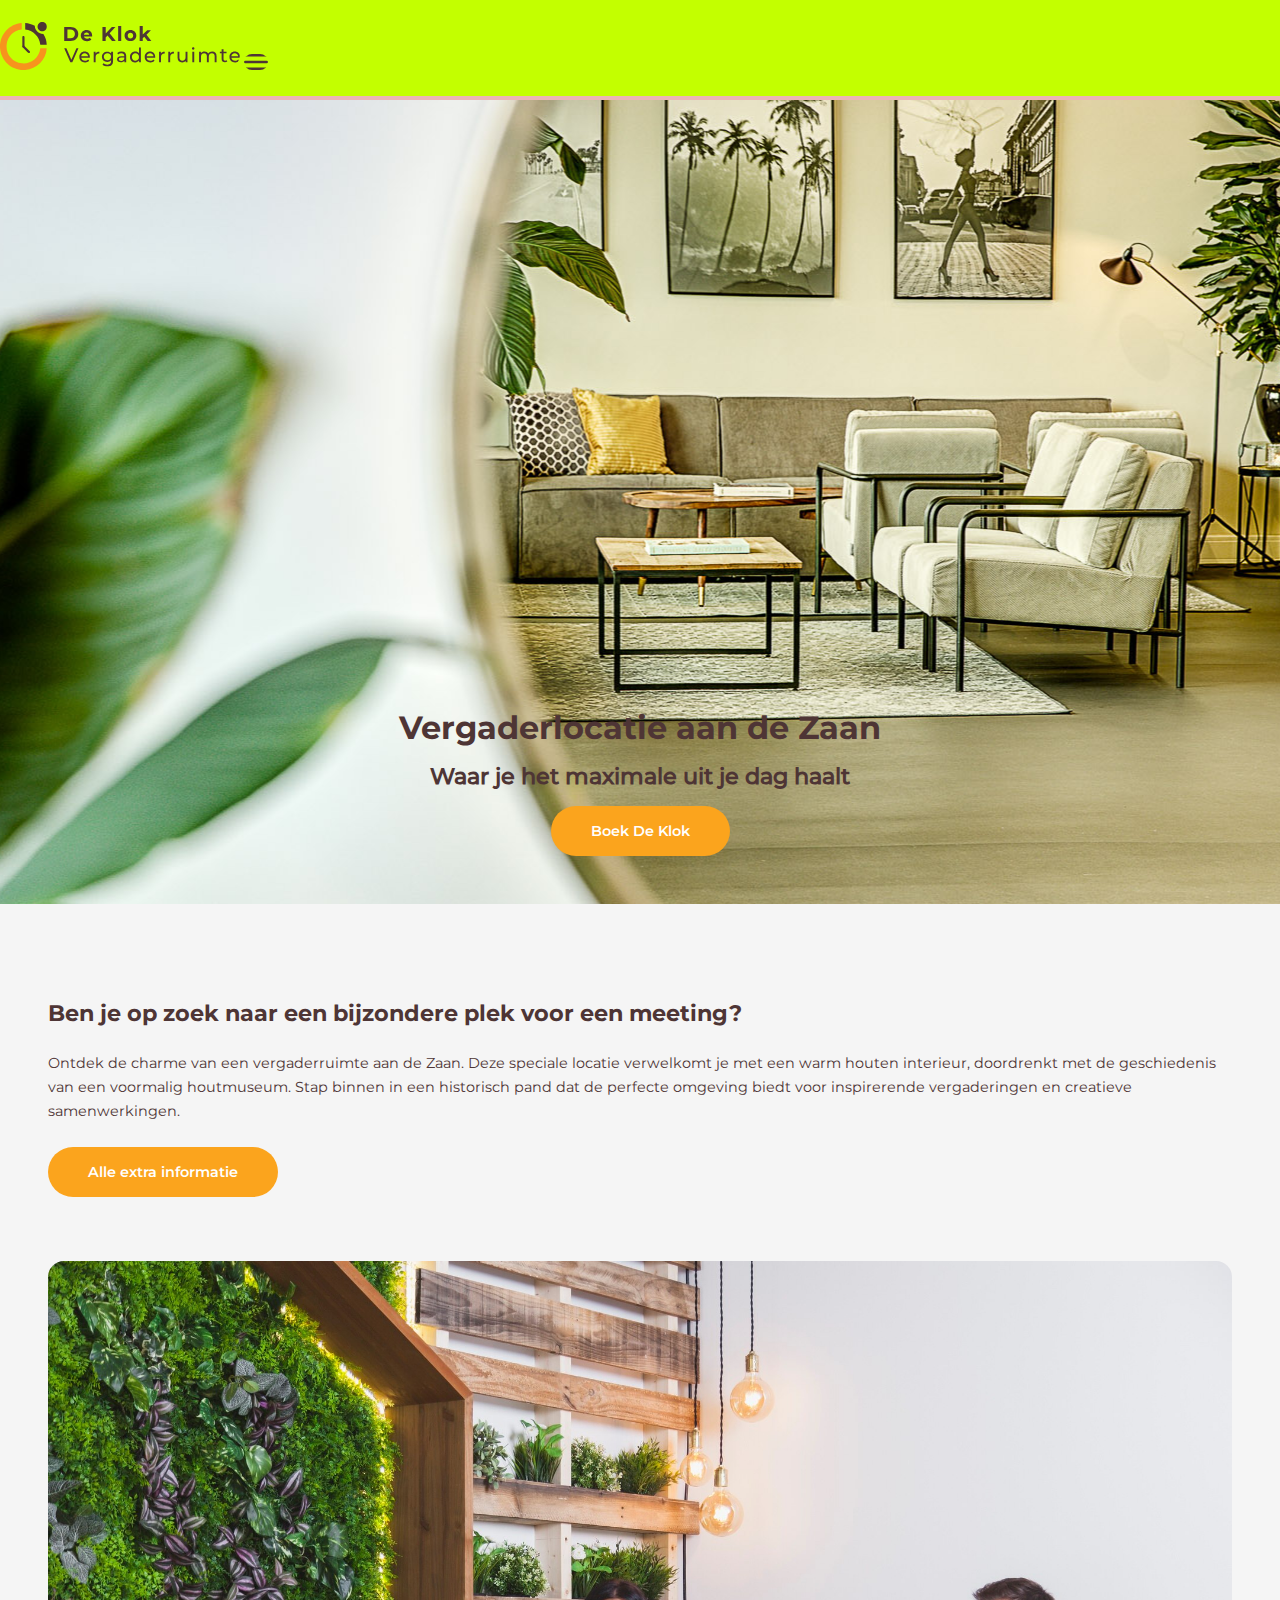
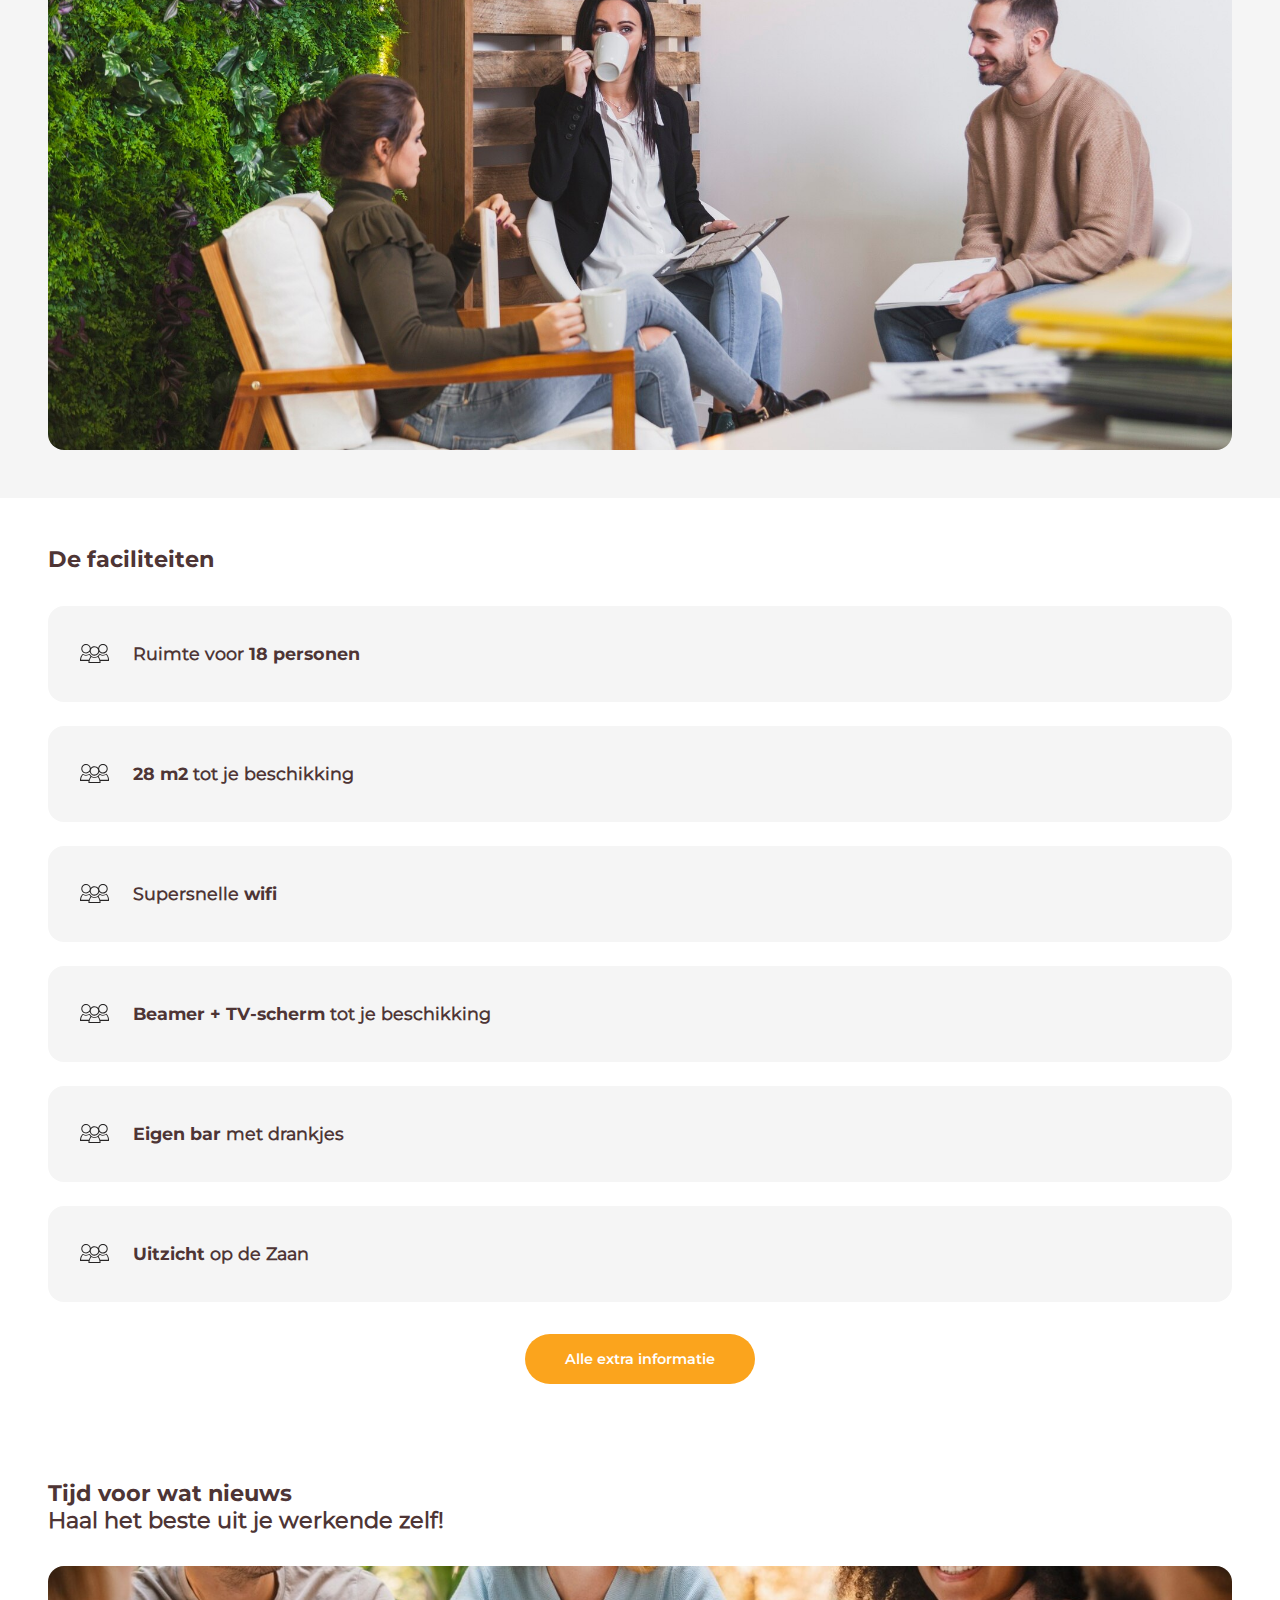
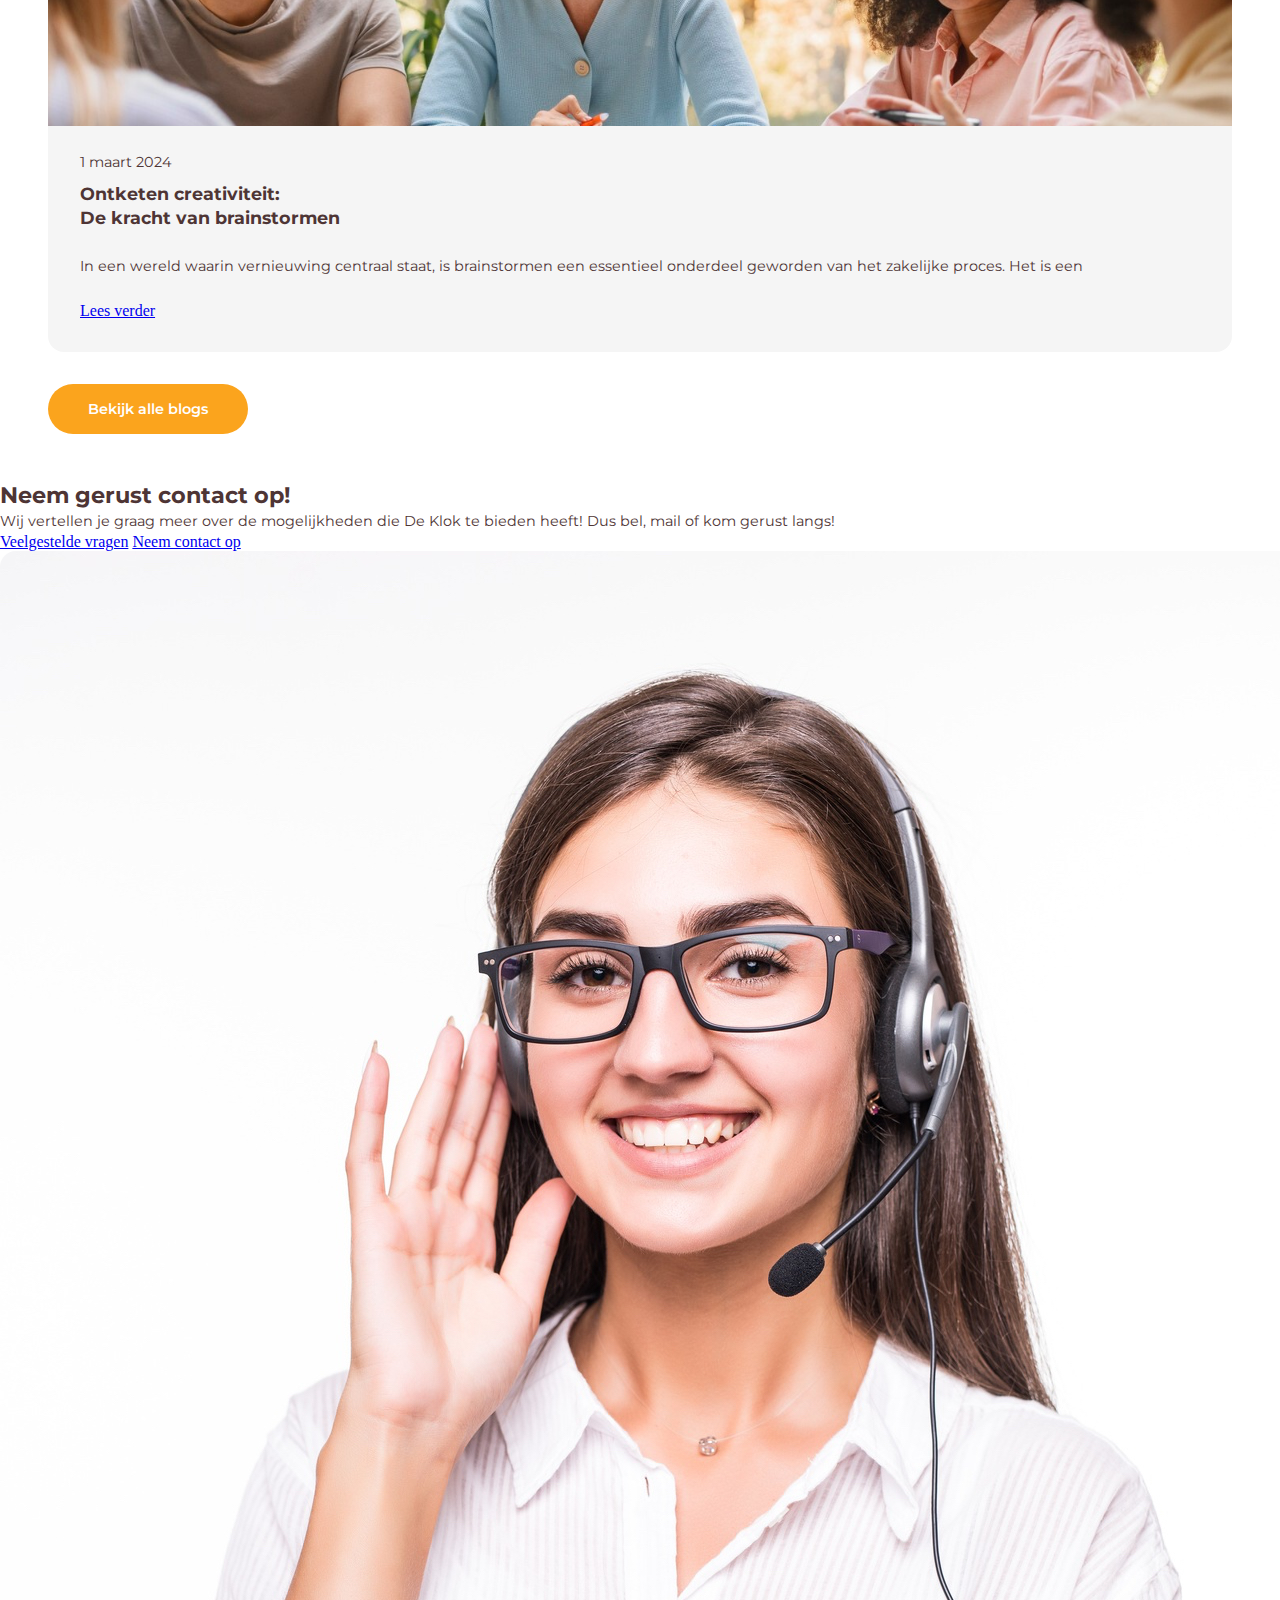
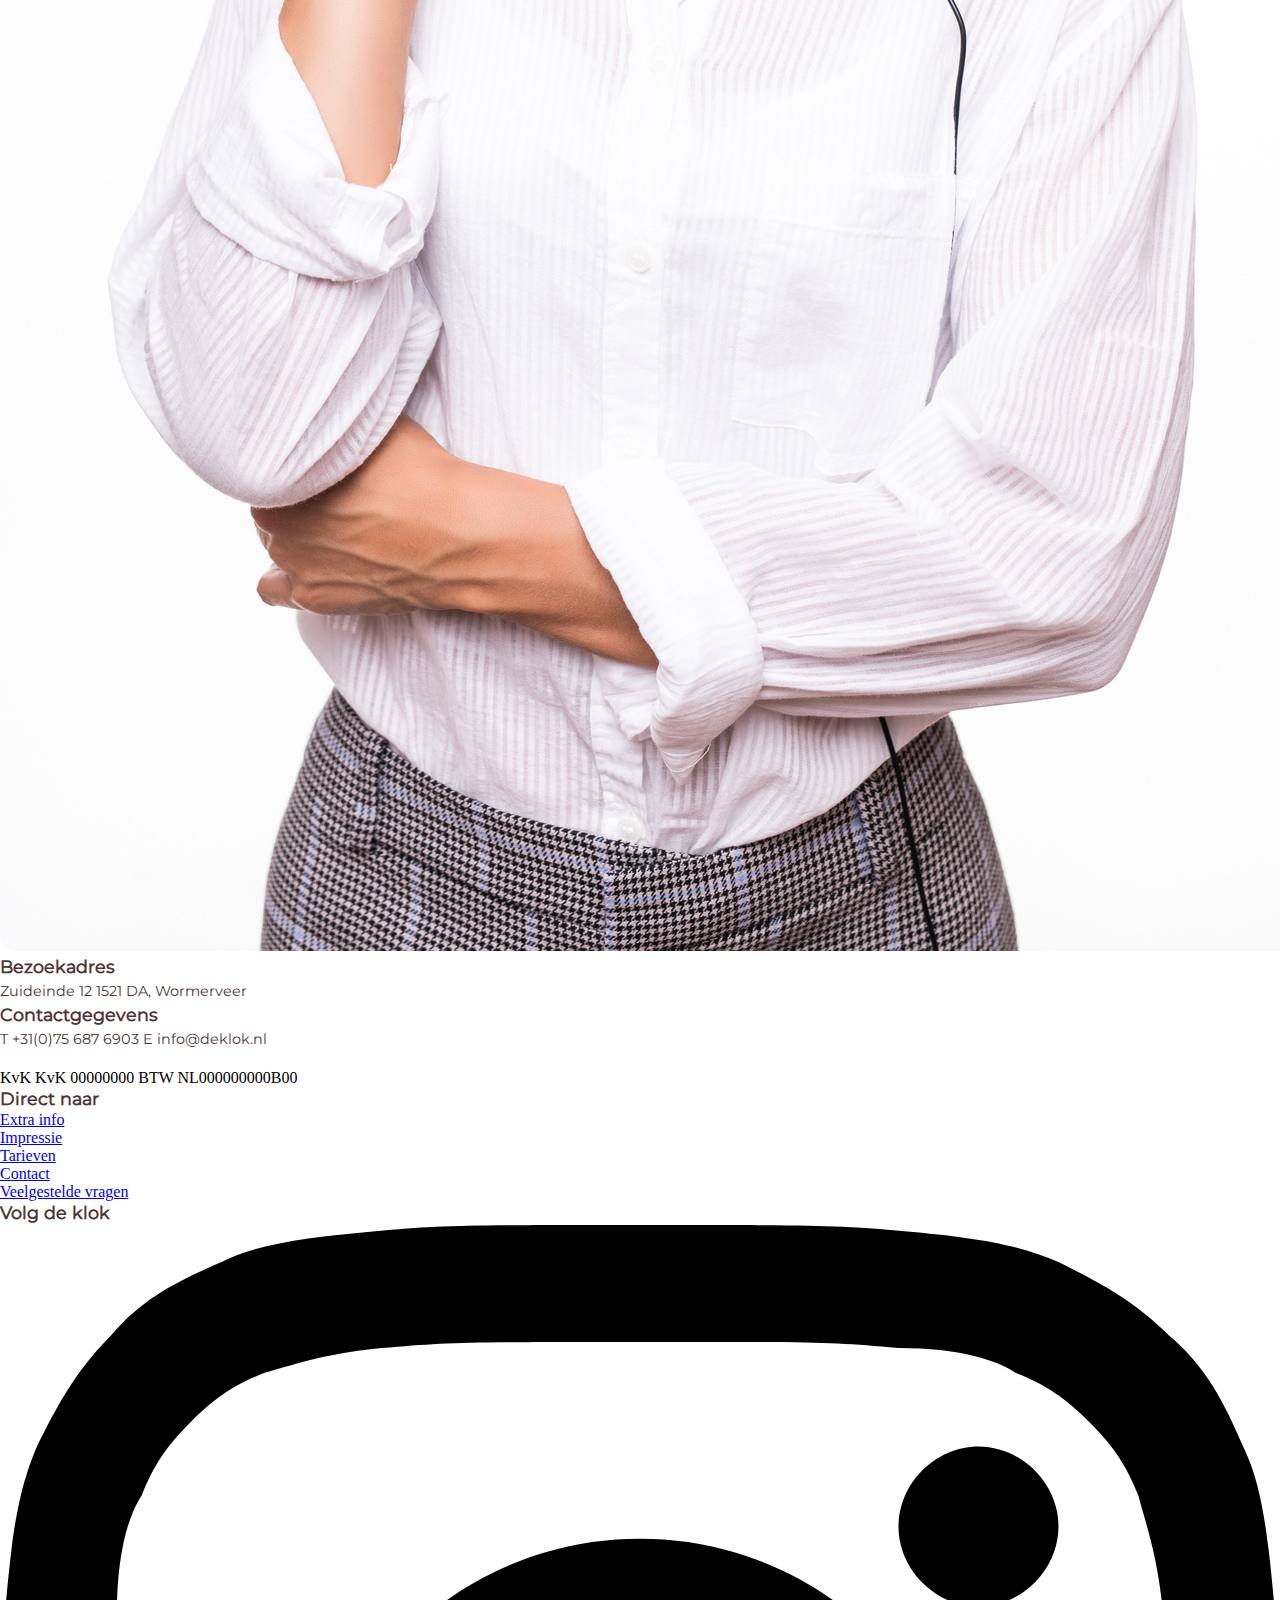
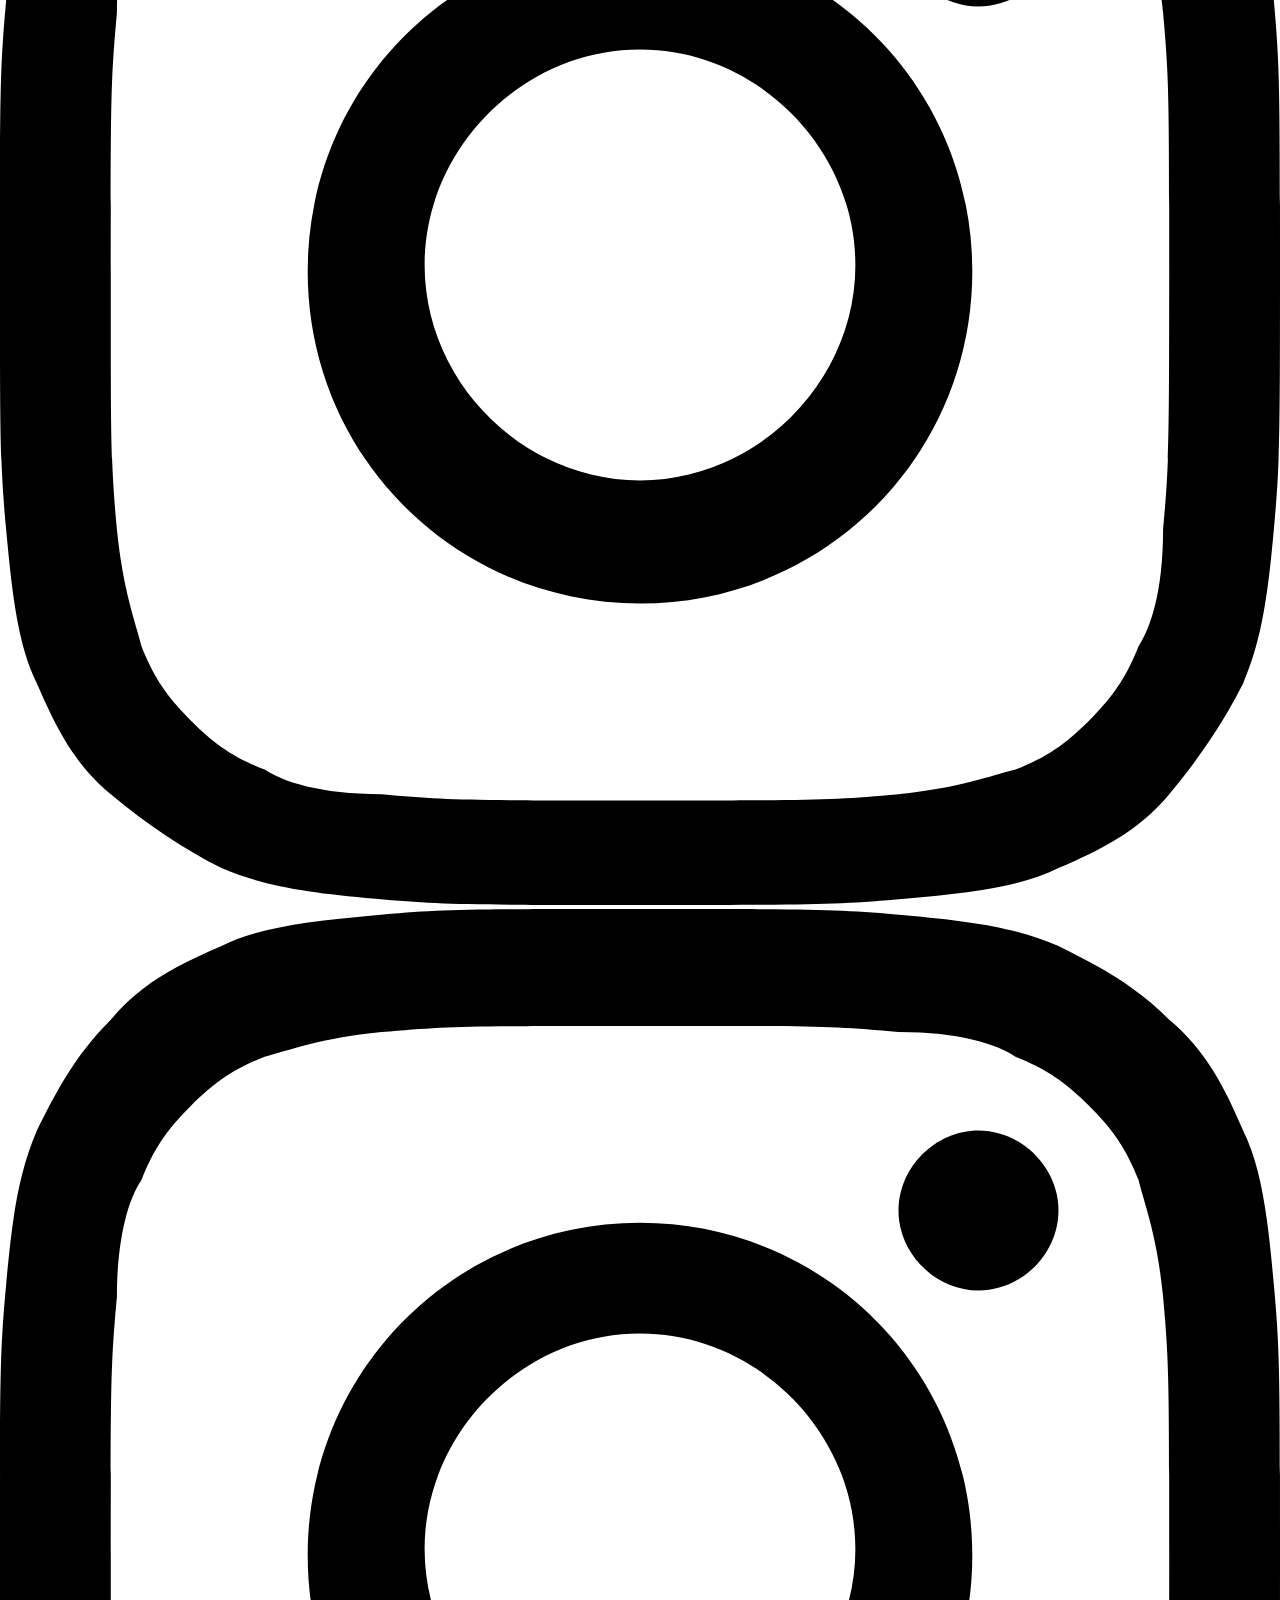
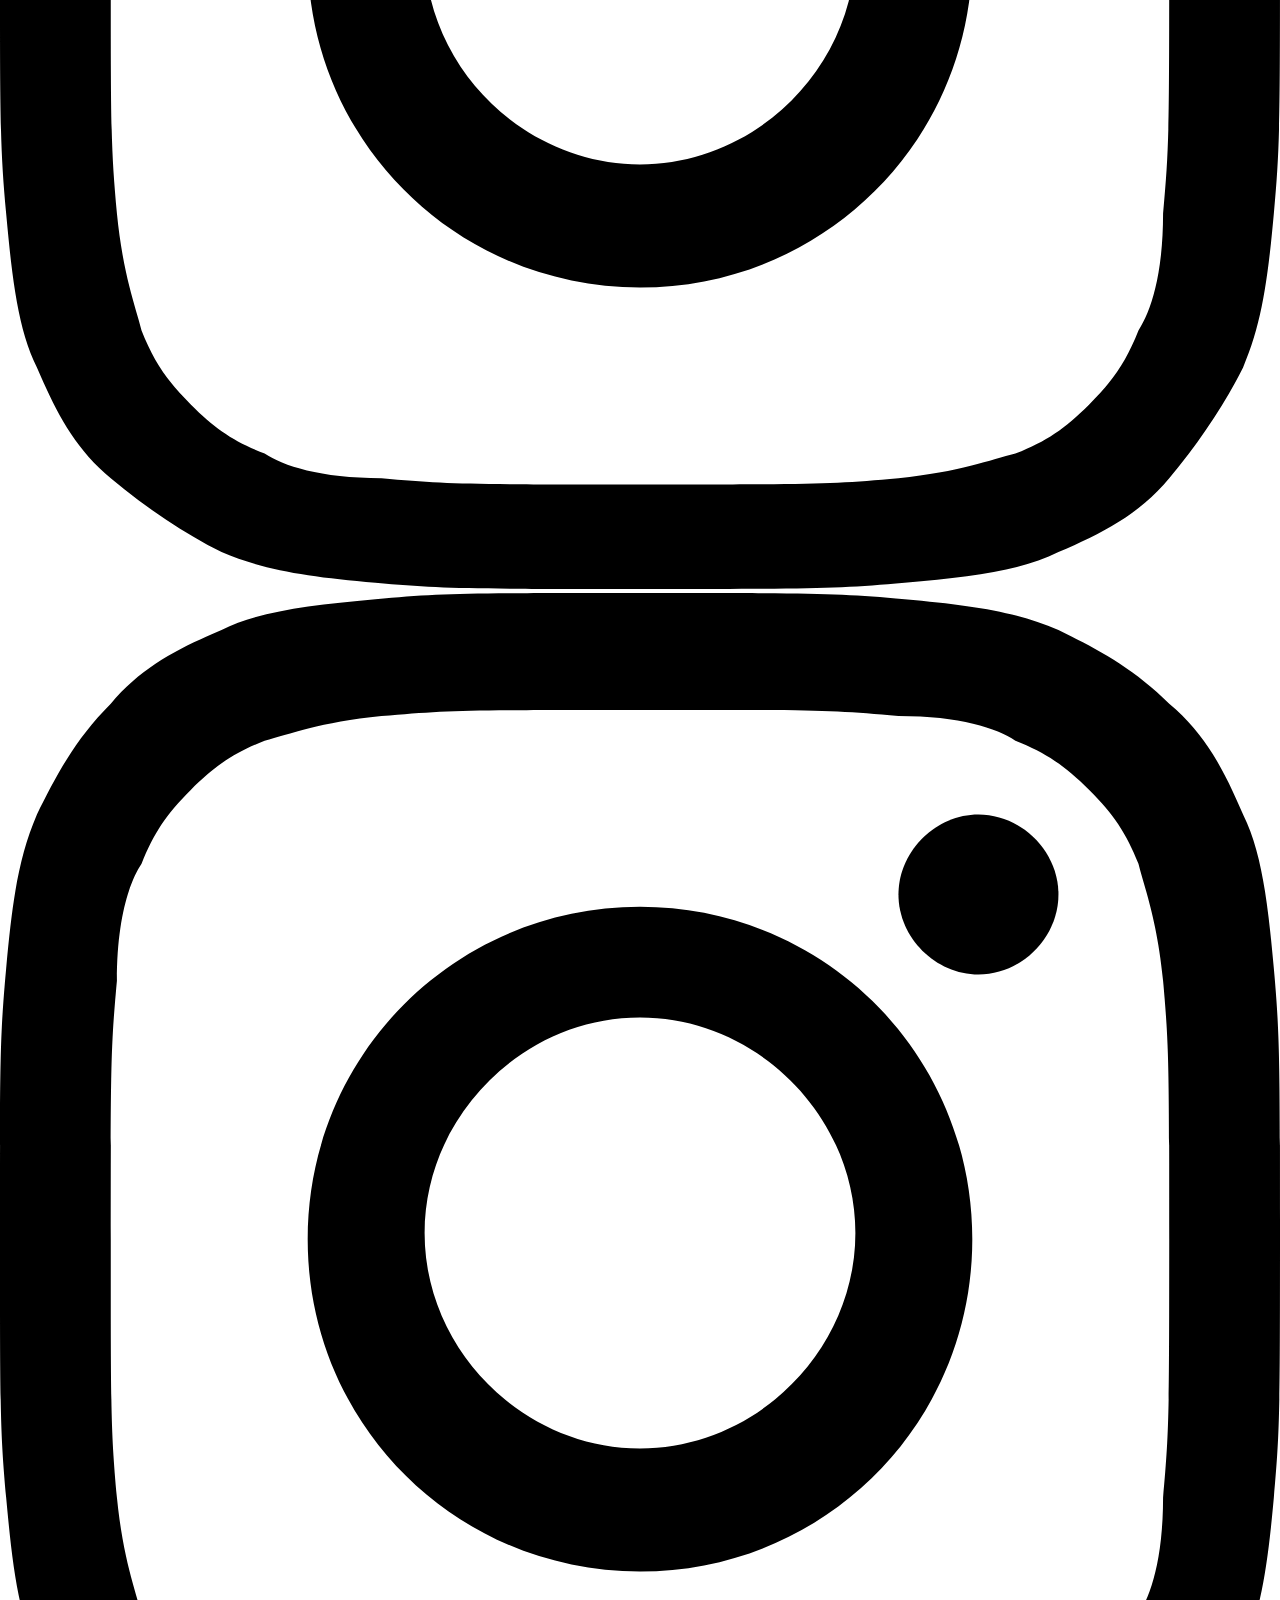
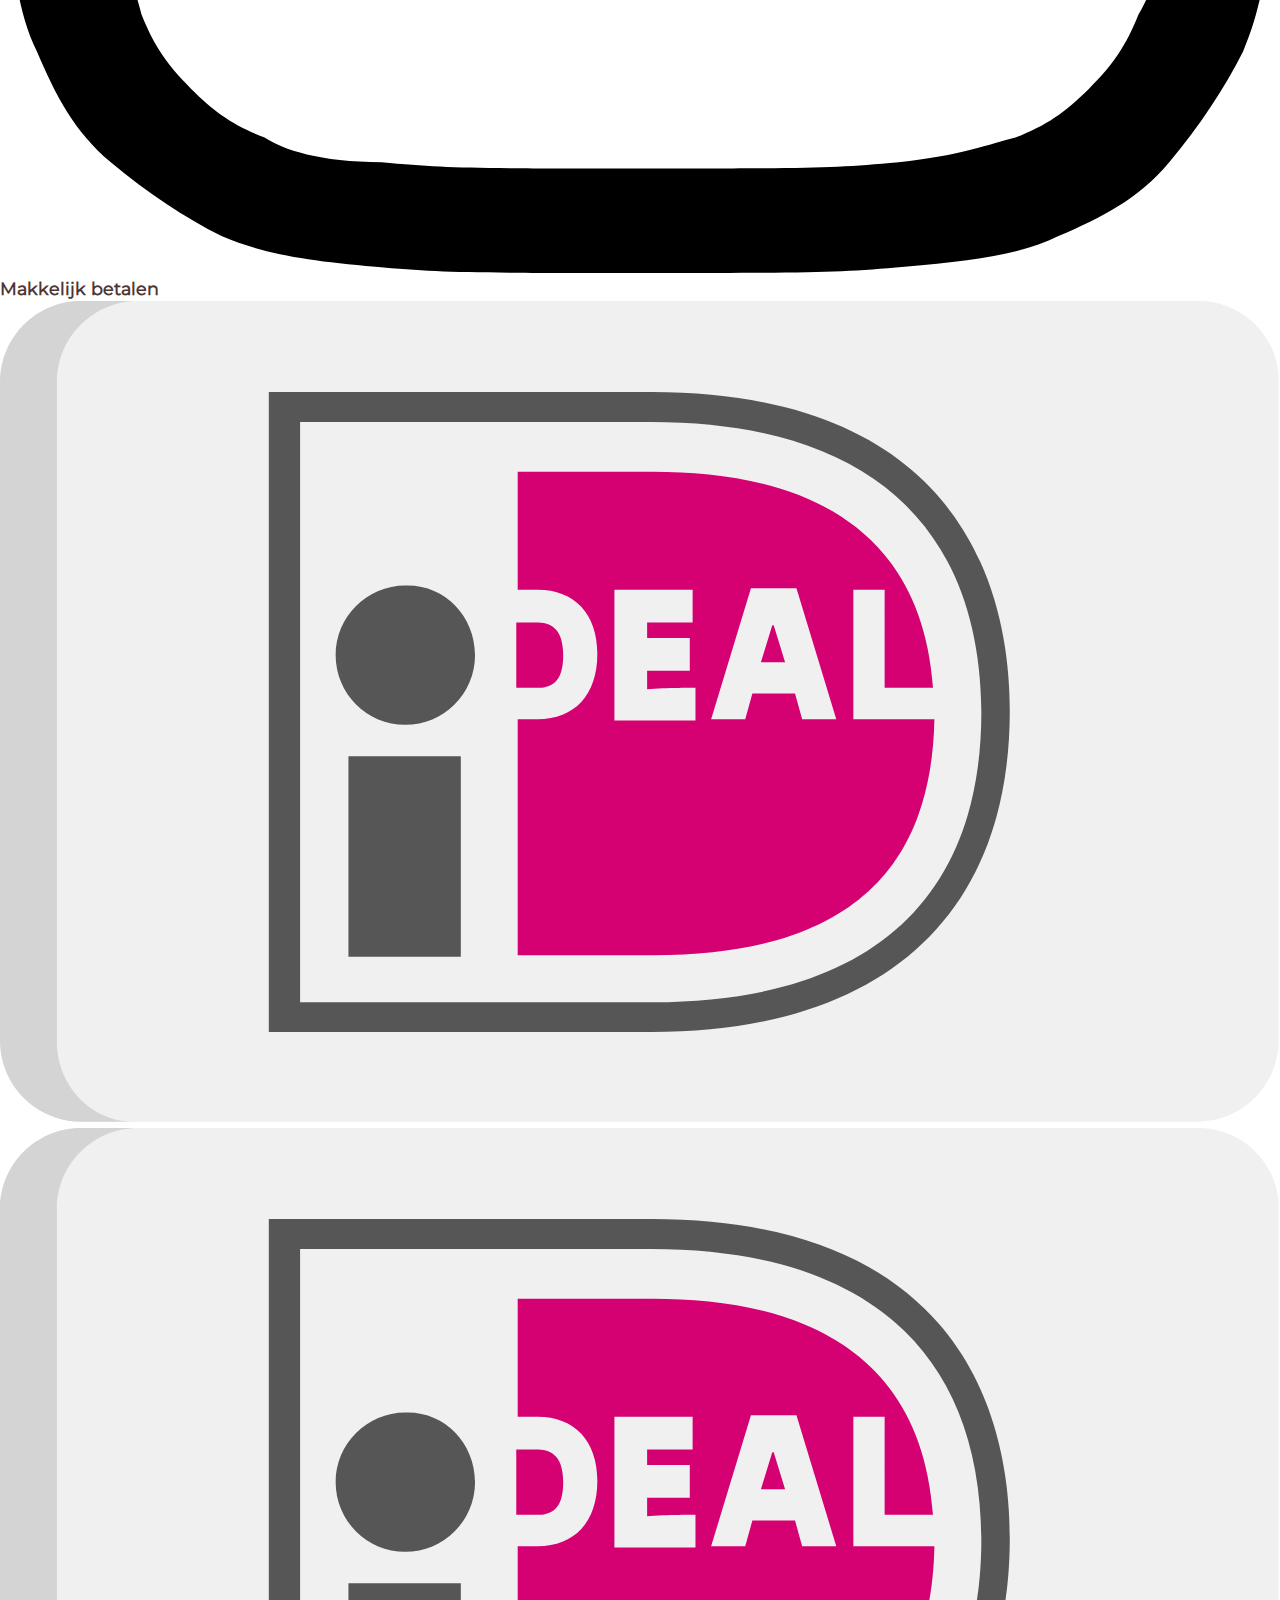
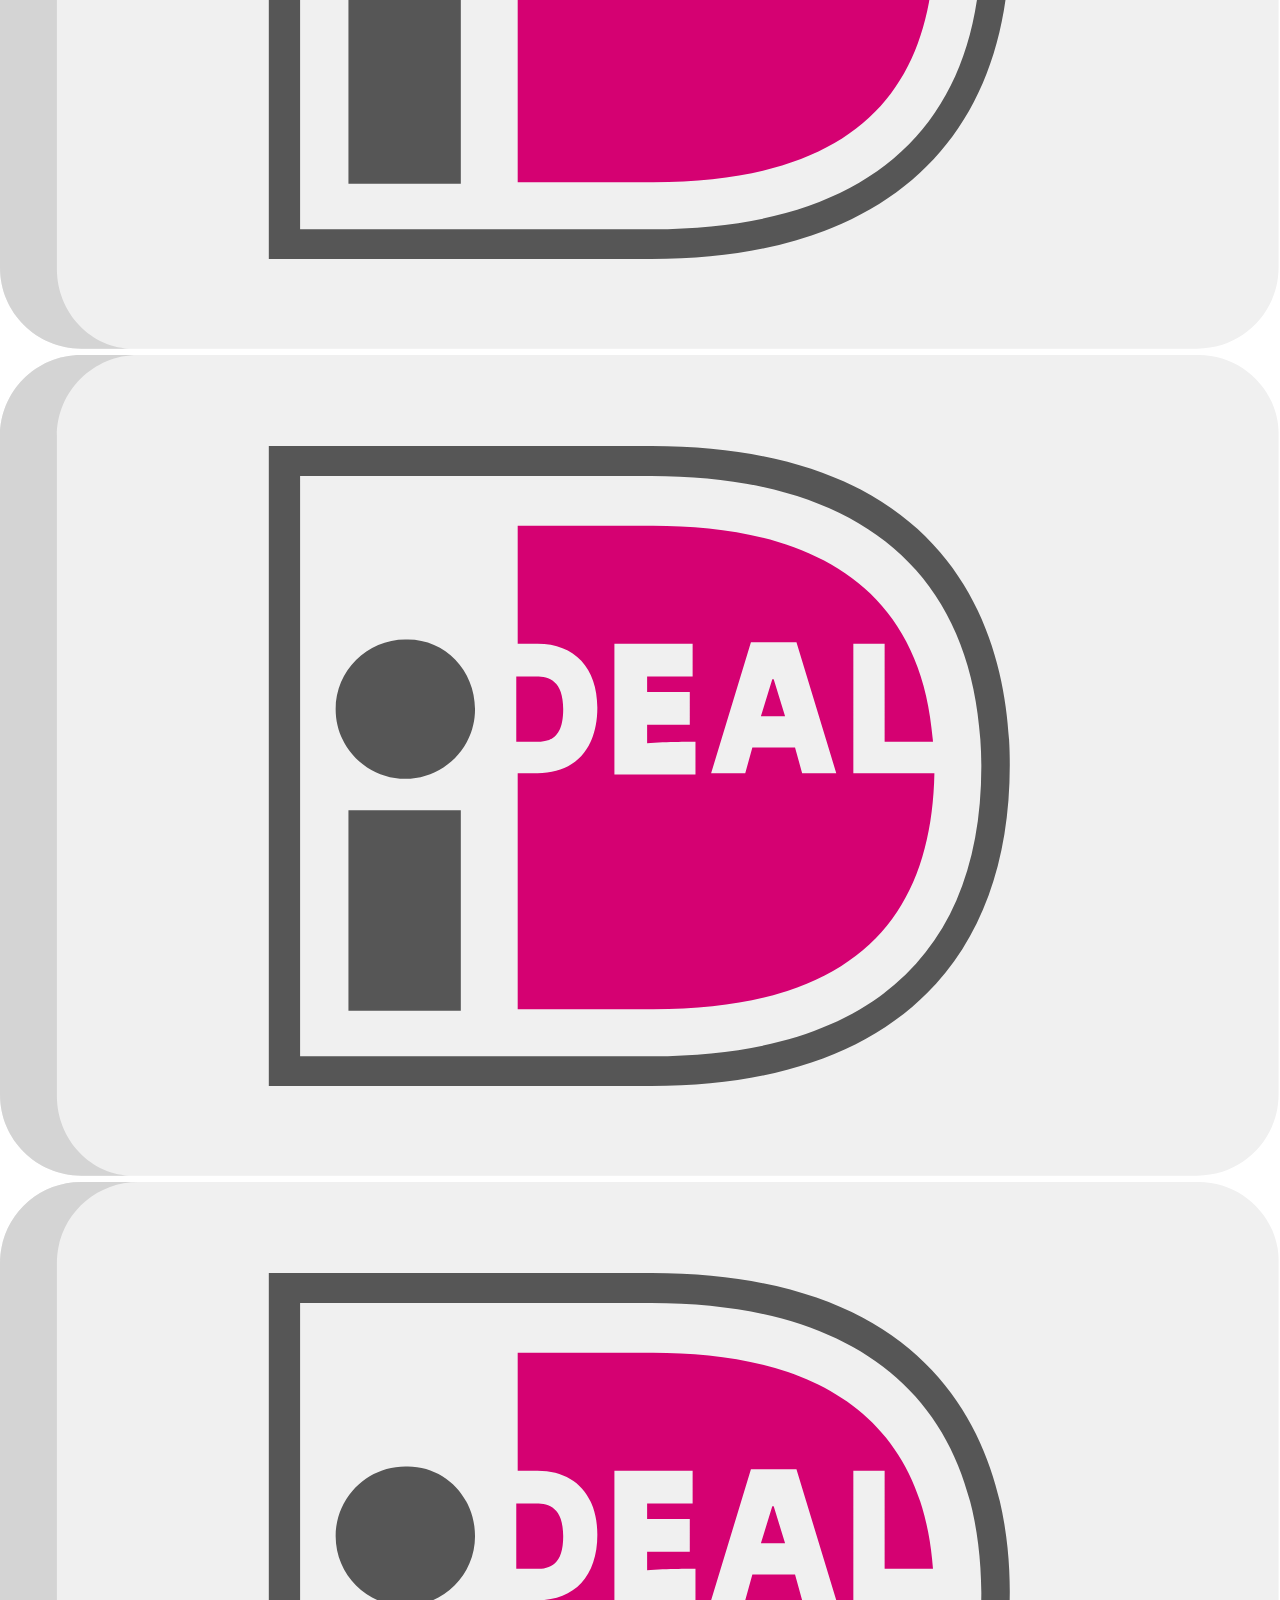
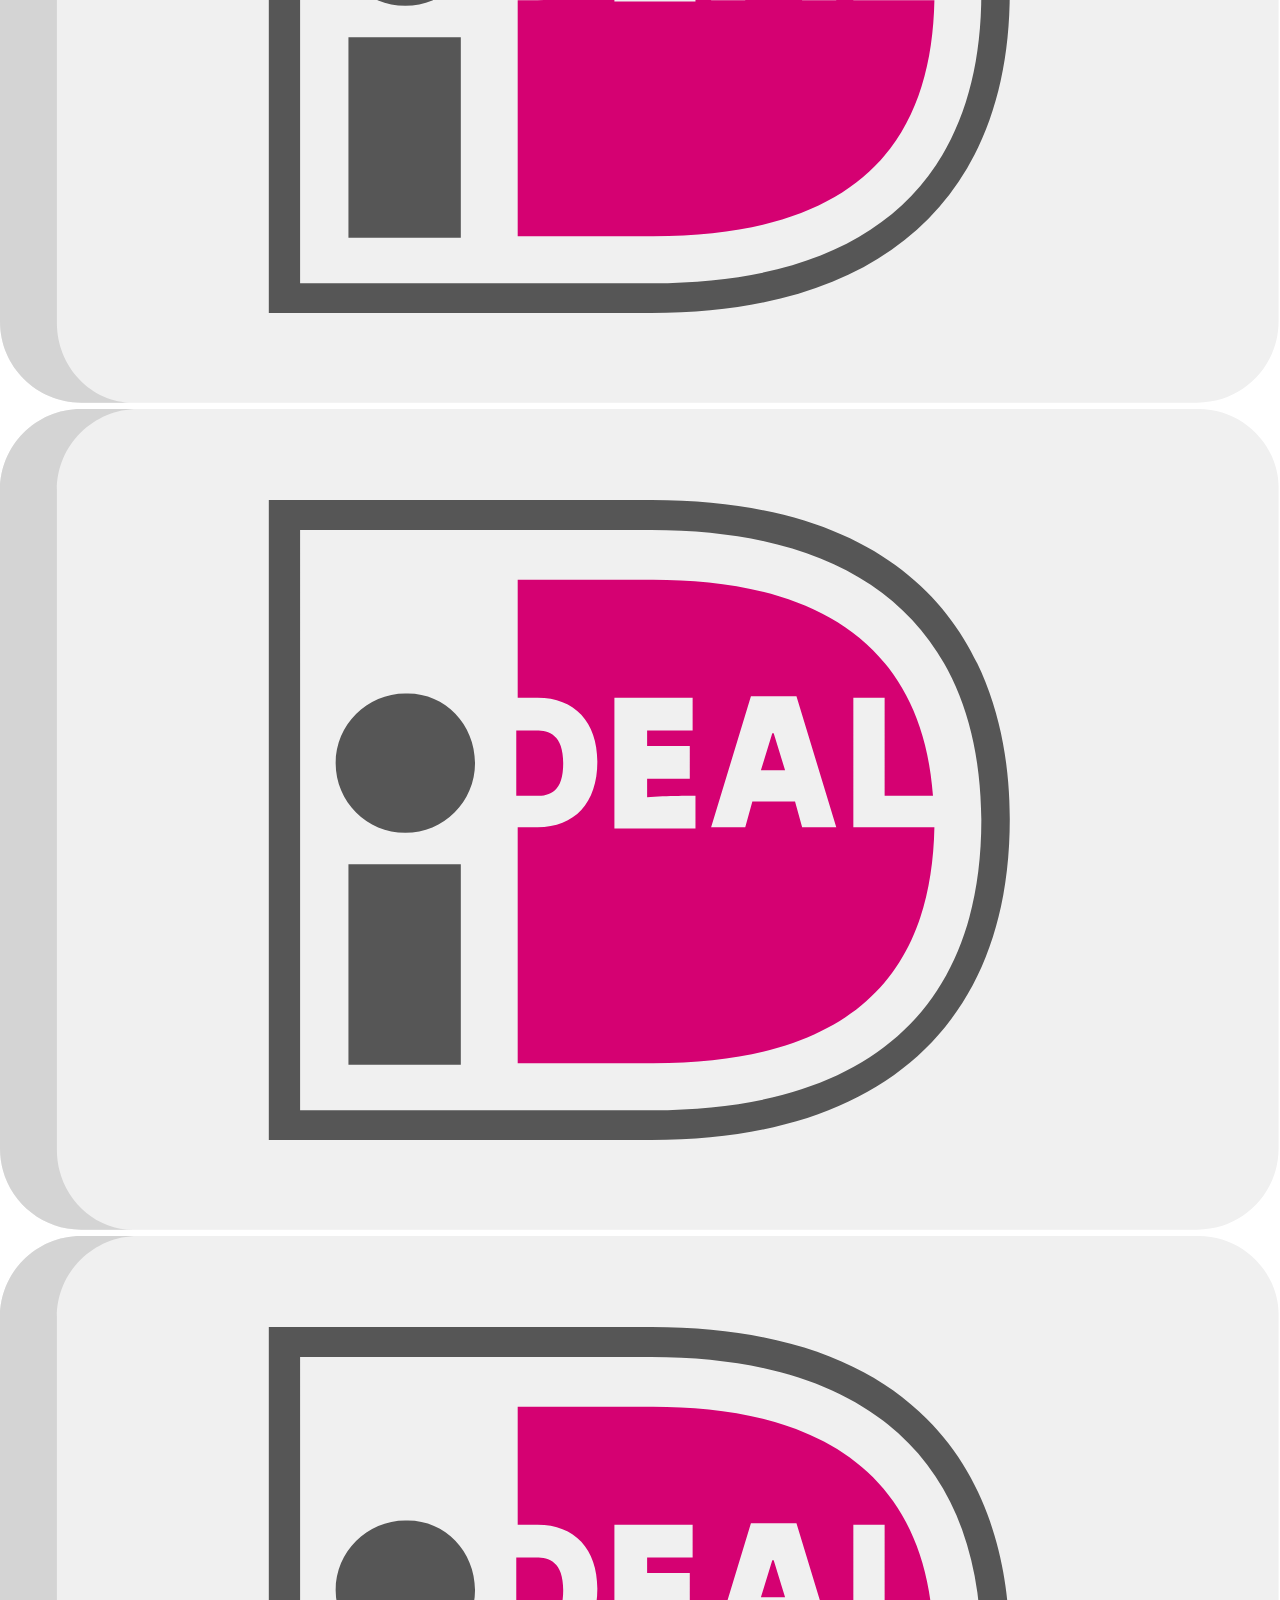
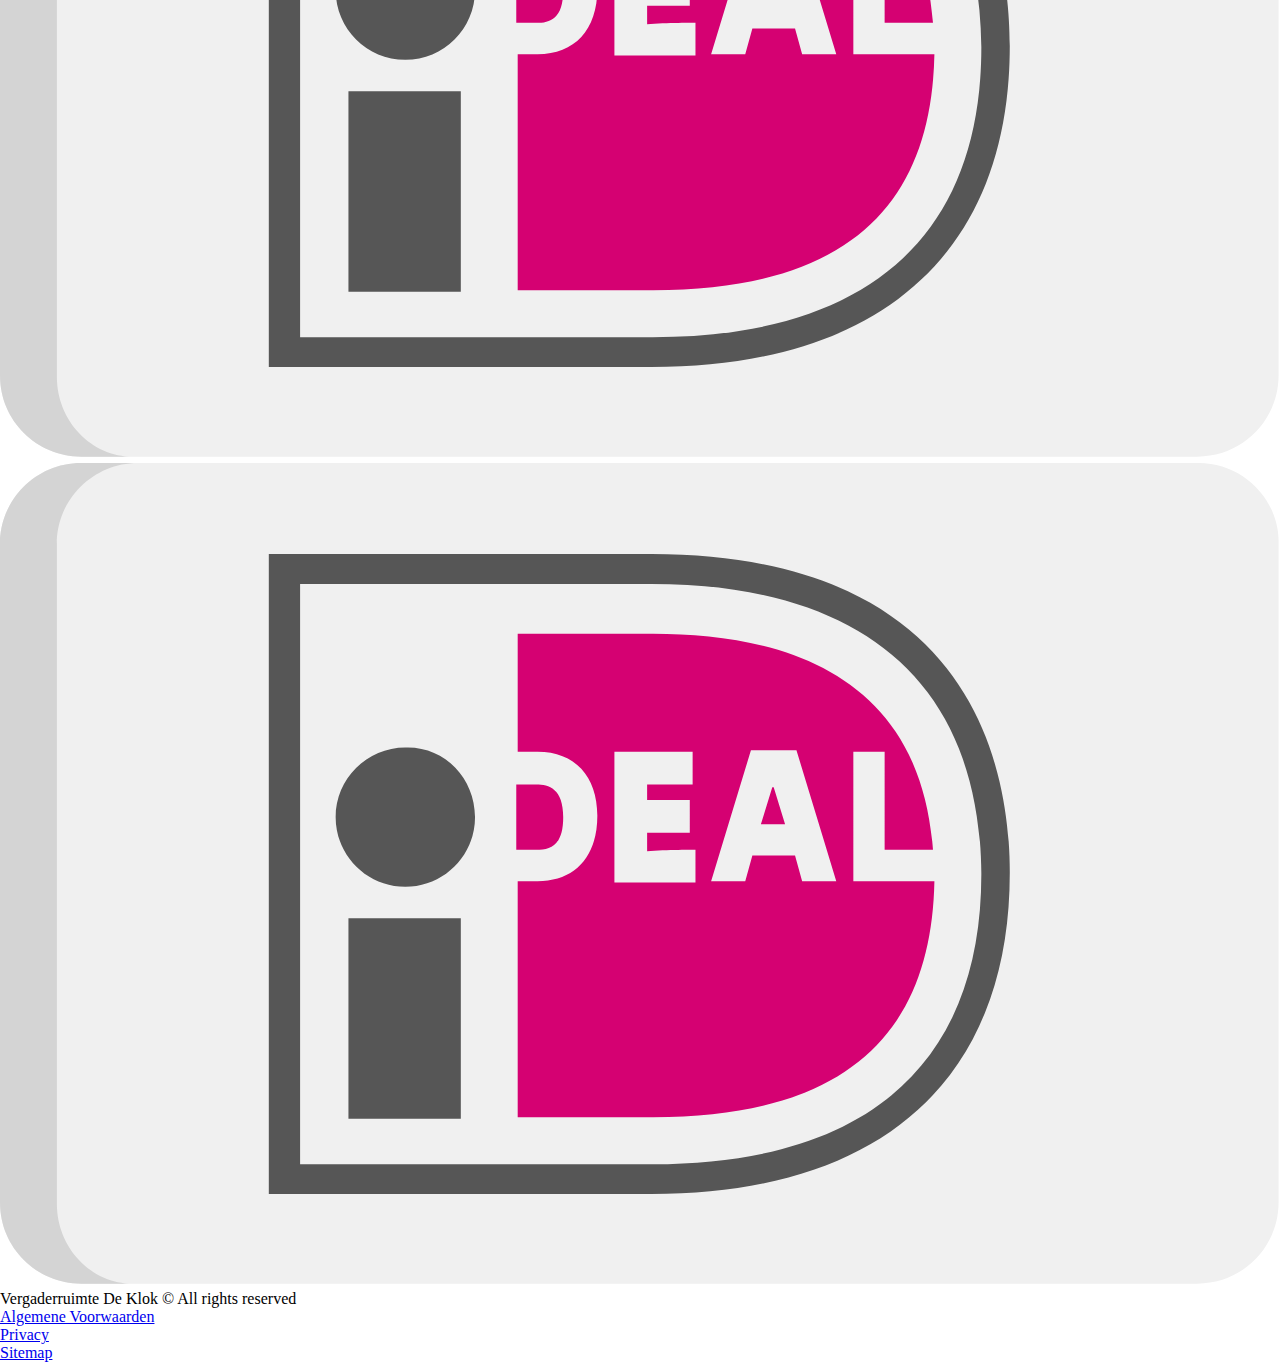
==== index.html @ c34dacb4 "+ blogs bijna" ====
<!DOCTYPE html>
<html lang="nl">
  <head>
    <meta charset="UTF-8">
    <meta name="author" content="jouw naam">
    <meta name="viewport" content="width=device-width, initial-scale=1">

    <title>Welkom bij De Klok - vergaderruimte</title>

    <link href="styles/style.css" rel="stylesheet">
    <link rel="icon" type="image/svg+xml" href="images/favicon.svg">
  </head>

  <body> 
    
    <header>
      <nav>
        <a href="index.html"><img src="images/general/logoVDK.svg" alt="Logo vergaderrruimte De Klok"></a>
        <a href="x"><img src="images/general/hamburger.svg" alt="hamburger"></a>
        
        <ul>
          <!-- <li><a href="x">Extra info</a></li>
          <li><a href="x">Impressie</a></li>
          <li><a href="x">Tarieven</a></li>
          <li><a href="x">Contact</a></li>
          <li><a href="x">Boek De Klok</a></li> -->
        </ul>
      </nav>
    </header>
    <main>
      <section class="atf"> 
        <section> <!--hoe benoem je deze section in-->
          <h1>Vergaderlocatie aan de Zaan</h1>
          <h2>Waar je het maximale uit je dag haalt</h2>
          <a href="x">Boek De Klok</a>
        </section>
      </section>

      <section class="intro"> <!--Volgorde? toegangelijkheid screenreaders-->
        <section>
          <h2>Ben je op zoek naar een bijzondere plek voor een meeting?</h2>
          <p>Ontdek de charme van een vergaderruimte aan de Zaan. Deze speciale locatie verwelkomt je met een warm houten interieur, doordrenkt met de geschiedenis van een voormalig houtmuseum. Stap binnen in een historisch pand dat de perfecte omgeving biedt voor inspirerende vergaderingen en creatieve samenwerkingen.</p>
          <a href="x">Alle extra informatie</a>
        </section>
        <img src="images/home/intro.jpg" alt="x">
      </section>

      <!-- <section class="img-row"> 
        <img src="images/home/imgrow01_04.png" alt="x">
        <img src="images/home/imgrow02.png" alt="x">
        <img src="images/home/imgrow03.png" alt="x">
        <img src="images/home/imgrow01_04.png" alt="x">
        <img src="images/home/imgrow05.jpg" alt="x">
      </section> -->

      <section class="facilities">
        <h2>De faciliteiten</h2>
        <ul>
          <li> <!--pers.-->
            <img src="images/facilities/pers.svg" alt="Aantal personen icoon">
            <h3>Ruimte voor <span>18 personen</span></h3>
          </li>
          <li> <!--M2-->
            <img src="images/facilities/pers.svg" alt="x">
            <h3><span>28 m2 </span>tot je beschikking</h3>
          </li>
          <li> <!--wifi-->
            <img src="images/facilities/pers.svg" alt="x">
            <h3>Supersnelle <span>wifi</span></h3>
          </li>
          <li> <!--Beamer+tv-->
            <img src="images/facilities/pers.svg" alt="x">
            <h3><span>Beamer + TV-scherm </span>tot je beschikking</h3>
          </li>
          <li><!--drinks-->
            <img src="images/facilities/pers.svg" alt="x">
            <h3><span>Eigen bar </span>met drankjes</h3>
          </li>
          <li><!--View-->
            <img src="images/facilities/pers.svg" alt="x">
            <h3><span>Uitzicht </span>op de Zaan</h3>
          </li>
        </ul>
        <a href="x">Alle extra informatie</a>
      </section>

      <!--test google reviews-->
      <!--link: https://www.sociablekit.com/tutorials/embed-google-reviews-html/-->
      <!-- <section class="reviews">
        <div class='sk-ww-google-reviews' data-embed-id='25377286'></div>
        <script src='https://widgets.sociablekit.com/google-reviews/widget.js' async defer></script>
      </section> -->

      <section class="blogs">
        <h2>Tijd voor wat nieuws <span>Haal het beste uit je werkende zelf!</span></h2>
        <section>
          <img src="images/blogs/brainstormen.jpg" alt="Groep mensen aan het brainstormen met post-its">
          <p>1 maart 2024</p> <!--p boven een h3 plaatsen? kan dat.. sematisch correct? of moet een h worden?-->
          <h3>Ontketen creativiteit: <span>De kracht van brainstormen</span></h3>
          <p>In een wereld waarin vernieuwing centraal staat, is brainstormen een essentieel onderdeel geworden van het zakelijke proces. Het is een </p>
          <a href="x">Lees verder</a>
        </section> <!--p deze section x2?-->
        <a href="x">Bekijk alle blogs</a>
      </section>
      

    
      <footer>
        <section class="Contact"> <!--Dit gedeelte op elke pagina hetzelfde behalve bij veelgestelde vragen pagina, dus niet bij footer?-->
          <h2>Neem gerust contact op!</h2>
          <p>Wij vertellen je graag meer over de mogelijkheden die 
            De Klok te bieden heeft! Dus bel, mail of kom gerust langs!</p>
          <a href="x">Veelgestelde vragen</a>
          <a href="x">Neem contact op</a>
          <img src="images/general/contactpers.jpg" alt="Helpdesk Medewerkster met headset">
        </section>
        <section class="footer-top">
          <section>
            <ul>
              <h3>Bezoekadres</h3>
              <li><p>Zuideinde 12  1521 DA, Wormerveer</p></li>

              <h3>Contactgegevens</h3>
              <li><p>T +31(0)75 687 6903 E info@deklok.nl</p></li>
              <li>

              <li>KvK KvK 00000000 BTW NL000000000B00</li\>
            </ul>
          </section>
          <section>
            <h3>Direct naar</h3>
            <ul>
              <li><a href="x">Extra info</a></li>
              <li><a href="x">Impressie</a></li>
              <li><a href="x">Tarieven</a></li>
              <li><a href="x">Contact</a></li>
              <li><a href="x">Veelgestelde vragen</a></li>
            </ul>
          </section> <!--p boven de ul of in de li? -->
          <section>
            <h3>Volg de klok</h3>
            <ul>
              <li><a href="x"><img src="images/socials/insta.svg" alt="Instagram logo"></a></li>
              <li><a href="x"><img src="images/socials/insta.svg" alt="Facebook logo"></a></li>
              <li><a href="x"><img src="images/socials/insta.svg" alt="linkedin logo"></a></li>
            </ul>
            <h3>Makkelijk betalen</h3>
            <ul>
              <li><img src="images/footer/ideal.svg" alt="Ideal"></li>
              <li><img src="images/footer/ideal.svg" alt="Visa"></li>
              <li><img src="images/footer/ideal.svg" alt="Mastercard"></li>
              <li><img src="images/footer/ideal.svg" alt="Maestro"></li>
              <li><img src="images/footer/ideal.svg" alt="PayPal"></li>
              <li><img src="images/footer/ideal.svg" alt="Apple pay"></li>
              <li><img src="images/footer/ideal.svg" alt="Google pay"></li>
            </ul>
          </section>
        </section>

        <section class="footer-bottom">
          <ul>
            <li>Vergaderruimte De Klok © All rights reserved</li>
            <li><a href="x">Algemene Voorwaarden</a></li>
            <li><a href="x">Privacy</a></li>
            <li><a href="x">Sitemap</a></li>
          </ul>
        </section>
      </footer>
    </main>

    <!-- <script defer src="x"></script> -->
  </body>
</html>
---- styles/style.css ----
* {
    padding: 0;
    margin: 0;
}

/******************************************************************/
/* CUSTOM PROPERTIES 
/******************************************************************/

@font-face {
    font-family: "MontserratBold";
    src: url(../fonts/Montserrat/static/Montserrat-Bold.ttf);
  }

  @font-face {
    font-family: "MontserratSemiBold";
    src: url(../fonts/Montserrat/static/Montserrat-SemiBold.ttf);
  }

  @font-face {
    font-family: "MontserratMedium";
    src: url(../fonts/Montserrat/static/Montserrat-Medium.ttf);
  }

  @font-face {
    font-family: "MontserratRegular";
    src: url(../fonts/Montserrat/static/Montserrat-Regular.ttf);
  }

:root{
    /* H1 */
    --FFBold: "MontserratBold";
    --H1FS: 2rem;
    
    /* H2 */
    --H2FS: 1.4rem;
    --FFMedium: "MontserratMedium";

    /* H3 */
    --H3FS: 1.1rem;

    /* P*/
    --PFS: 0.9rem;
    --FFRegular: "MontserratRegular";
    
    /* Buttons */
    --ButtonFS: 0.9rem;
    --FFSemiBold: "MontserratSemiBold";

    --Grey: rgba(245, 245, 245, 1);
    --White: rgba(255, 255, 255, 1);
    --Orange: rgba(251, 164, 29, 1);
    --Brown: rgba(78, 53, 53, 1);
}

h1, h2, h3, h4, p{
    color: var(--Brown);
}

h1{
    font-family: var(--FFBold);
    font-size: var(--H1FS);
}

h2{
    font-family: var(--FFBold);
    font-size: var(--H2FS);
    line-height: 1.7rem; 
    color: var(--Brown);
}

h3{
    font-size: var(--H3FS); 
    font-family: var(--FFRegular);
    line-height: 1.5rem;
}

p{
    font-family: var(--FFRegular);
    font-size: var(--PFS); 
    line-height: 1.5rem;
}

.atf a, 
.intro a,
.facilities a,
.blogs > a{
    background-color: var(--Orange);
    color: var(--White);
    border-radius: 100rem;
    display: inline-block;
    padding: 1rem 2.5rem;
    width: fit-content;
    font-family: var(--FFSemiBold);
    font-size: var(--ButtonFS);
    text-decoration: none;
}

img{
    border-radius: 1em;
}



/******************************************************************/
/* Header
/******************************************************************/

header{
    background-color: rgb(195, 255, 0);
    display: flex;
    flex-direction: row;
    max-width: 100%;
    height: 6em;
    border-bottom: 0.3rem solid rgb(236, 181, 181);
    align-items: center;
}

/* Logo de Klok*/
header nav a:first-child img{
    width: 15rem;
}

/* Hamburger*/
header nav a:nth-child(2) img{
    width: 1.5rem;
}

/******************************************************************/
/* Above the fold
/******************************************************************/

/* background*/
.atf{
    background-image: url("../images/home/atf.png");
    height: calc(100vh - 6rem);
    background-position: center; 
    display: flex; 
    flex-direction: column;
}

/* Titel + subtitel groep */
.atf section:first-child{
    display: flex; 
    flex-direction: column;
    align-items: center;
    margin-top: auto;
    gap: 1rem;
    padding: 3rem;
    text-align: center;
}


/* subtitel */
.atf section h2{
    width: 80%;
    font-family: var(--FFMedium);
    font-size: var(--H2FS); 
}


/******************************************************************/
/* Intro text
/******************************************************************/

.intro{
    background-color: var(--Grey);
    display: flex;
    flex-direction: column;
}

/* Titel, bodytekst, button */
.intro section:first-child {
    padding: 6rem 3rem 1rem;
    display: flex;
    flex-direction: column;
    gap: 1.5rem;
}

/* Titel */
.intro section:first-child h2{
    width: 80%;
}

/* Image */
.intro img{
   width: calc(100vw - 6rem);
   margin:  3rem
}

/******************************************************************/
/* img-row
/******************************************************************/


/* .img-row{
    display: flex;
}




/******************************************************************/
/* facilities
/******************************************************************/


.facilities{
    padding: 3rem;
    display: flex;
    flex-direction: column;
    gap: 2rem;
}


.facilities ul{
    display: flex;
    flex-wrap: wrap;
    gap: 1.5em
}

/* kan ik beter een padding geven om de hoogte te bepalen of height? */ 
.facilities ul li{
    width: 100%;
    height: 6rem;  
    padding-left: 2rem;
    display: flex;
    gap: 1.5rem;
    flex-direction: row;  
    background-color: var(--Grey);
    border-radius: 1rem;
    align-items: center;
    
}

/* Icon */
.facilities ul li img{
    width: 1.8rem;
    border-radius: 0;
 }

 /* Text Bold */
 .facilities ul li span{
    font-family: var(--FFBold);
 }


  /* 4de facility */
 .facilities ul li:nth-of-type(4) h3{
    width: 65%;
    overflow-wrap: break-word;
 }

 /* Button */
 .facilities a{
    margin-left: auto;
    margin-right: auto;
 }

 /******************************************************************/
/* Blogs - Deze section kan vgm makkelijker qua code?
/******************************************************************/
.blogs{
    padding: 3rem;
}

 /* Blog01 */
.blogs section{
    display: flex; 
    flex-direction: column;
    border-radius: 1rem;
    background-color: var(--Grey);
    gap: 0.5rem;
    padding-bottom: 2rem;
    margin: 2rem 0em;
}

.blogs img{
    border-radius: 1rem 1rem 0 0;
    height: 10rem;
    object-fit: cover;
    margin-bottom: 1rem;
 }

 /* Titel blogs */
 .blogs span{
    font-family: var(--FFRegular);
    display: block;
 }


/* Teksten */
 .blogs h3,
 .blogs p,
 .blogs section a{
    padding: 0 2rem;
 }

/* Extra space na titel blog + na tekst */
 .blogs h3, 
 .blogs p:nth-of-type(2){
    padding-bottom: 1rem;
 }

/* Titel */
.blogs h3,
.blogs h3 span{
    font-family: var(--FFBold);
}

.blogs h3 span{
    display: block;
}
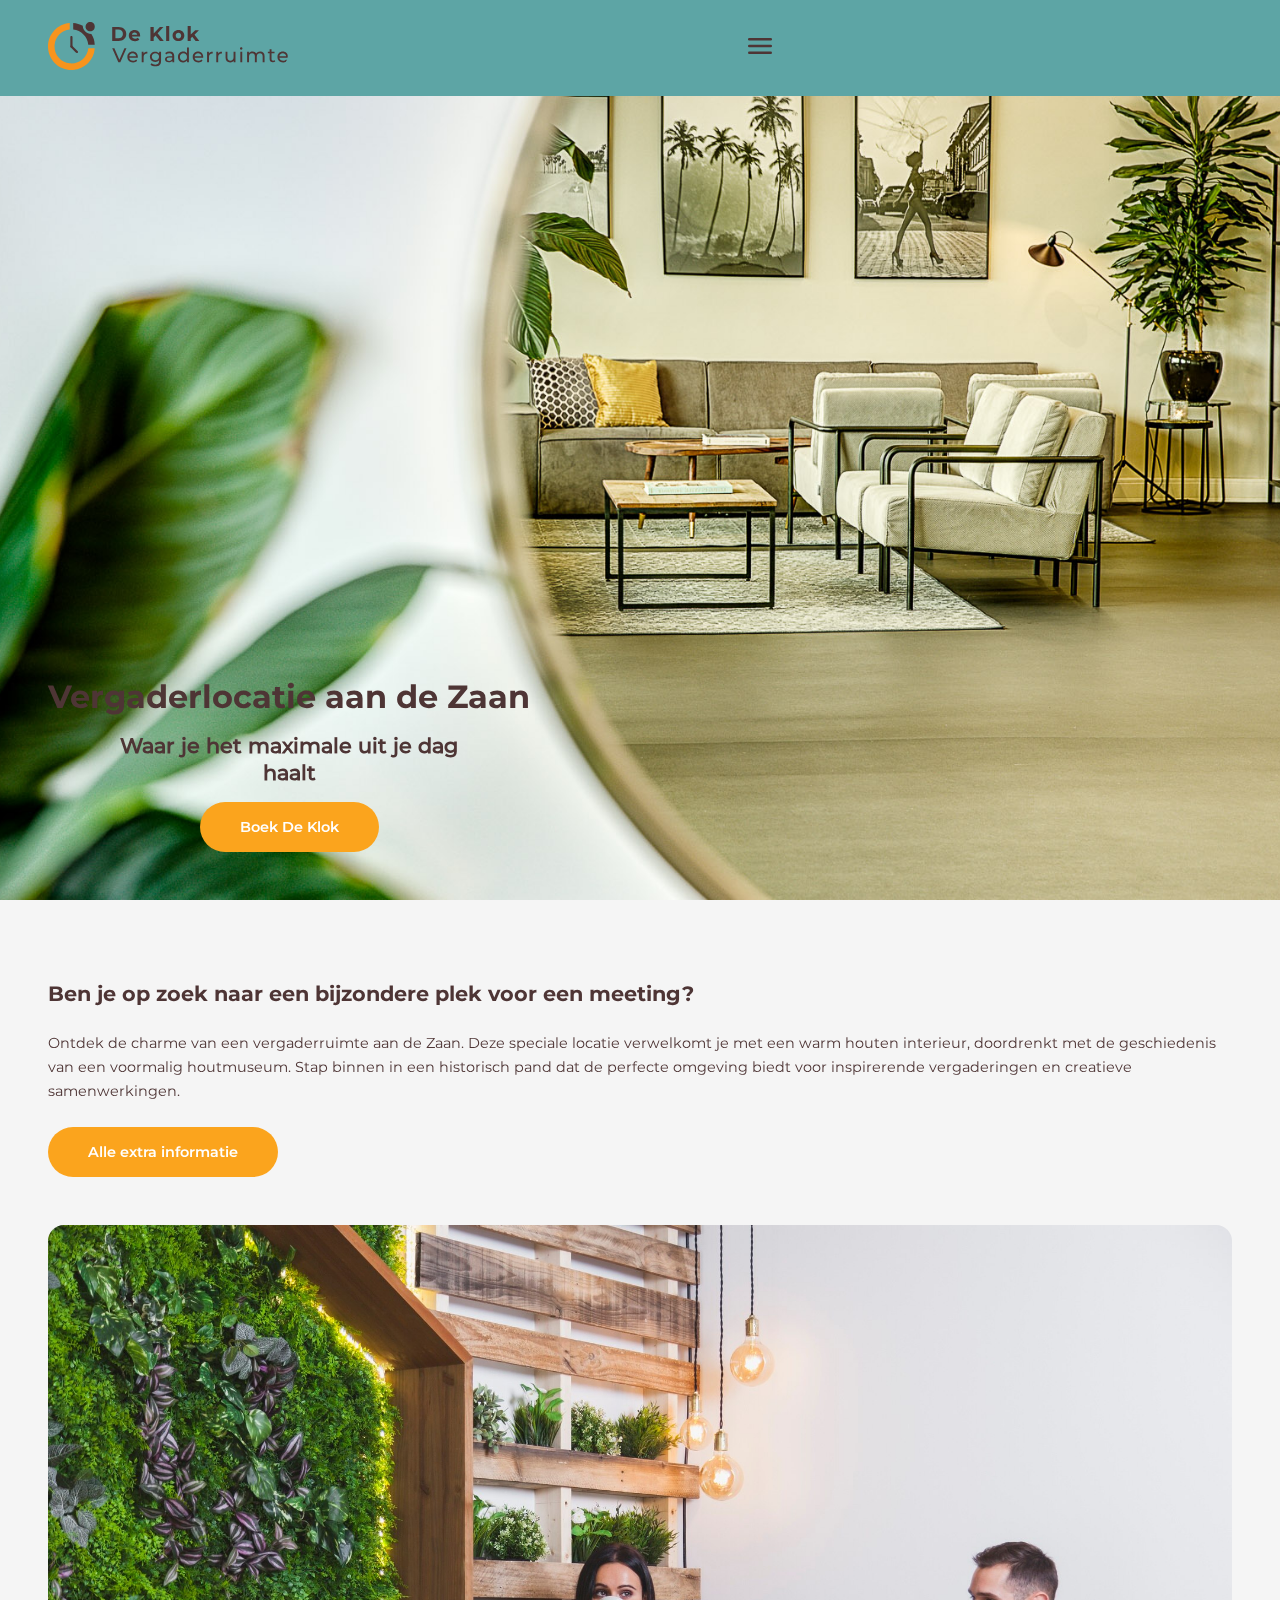
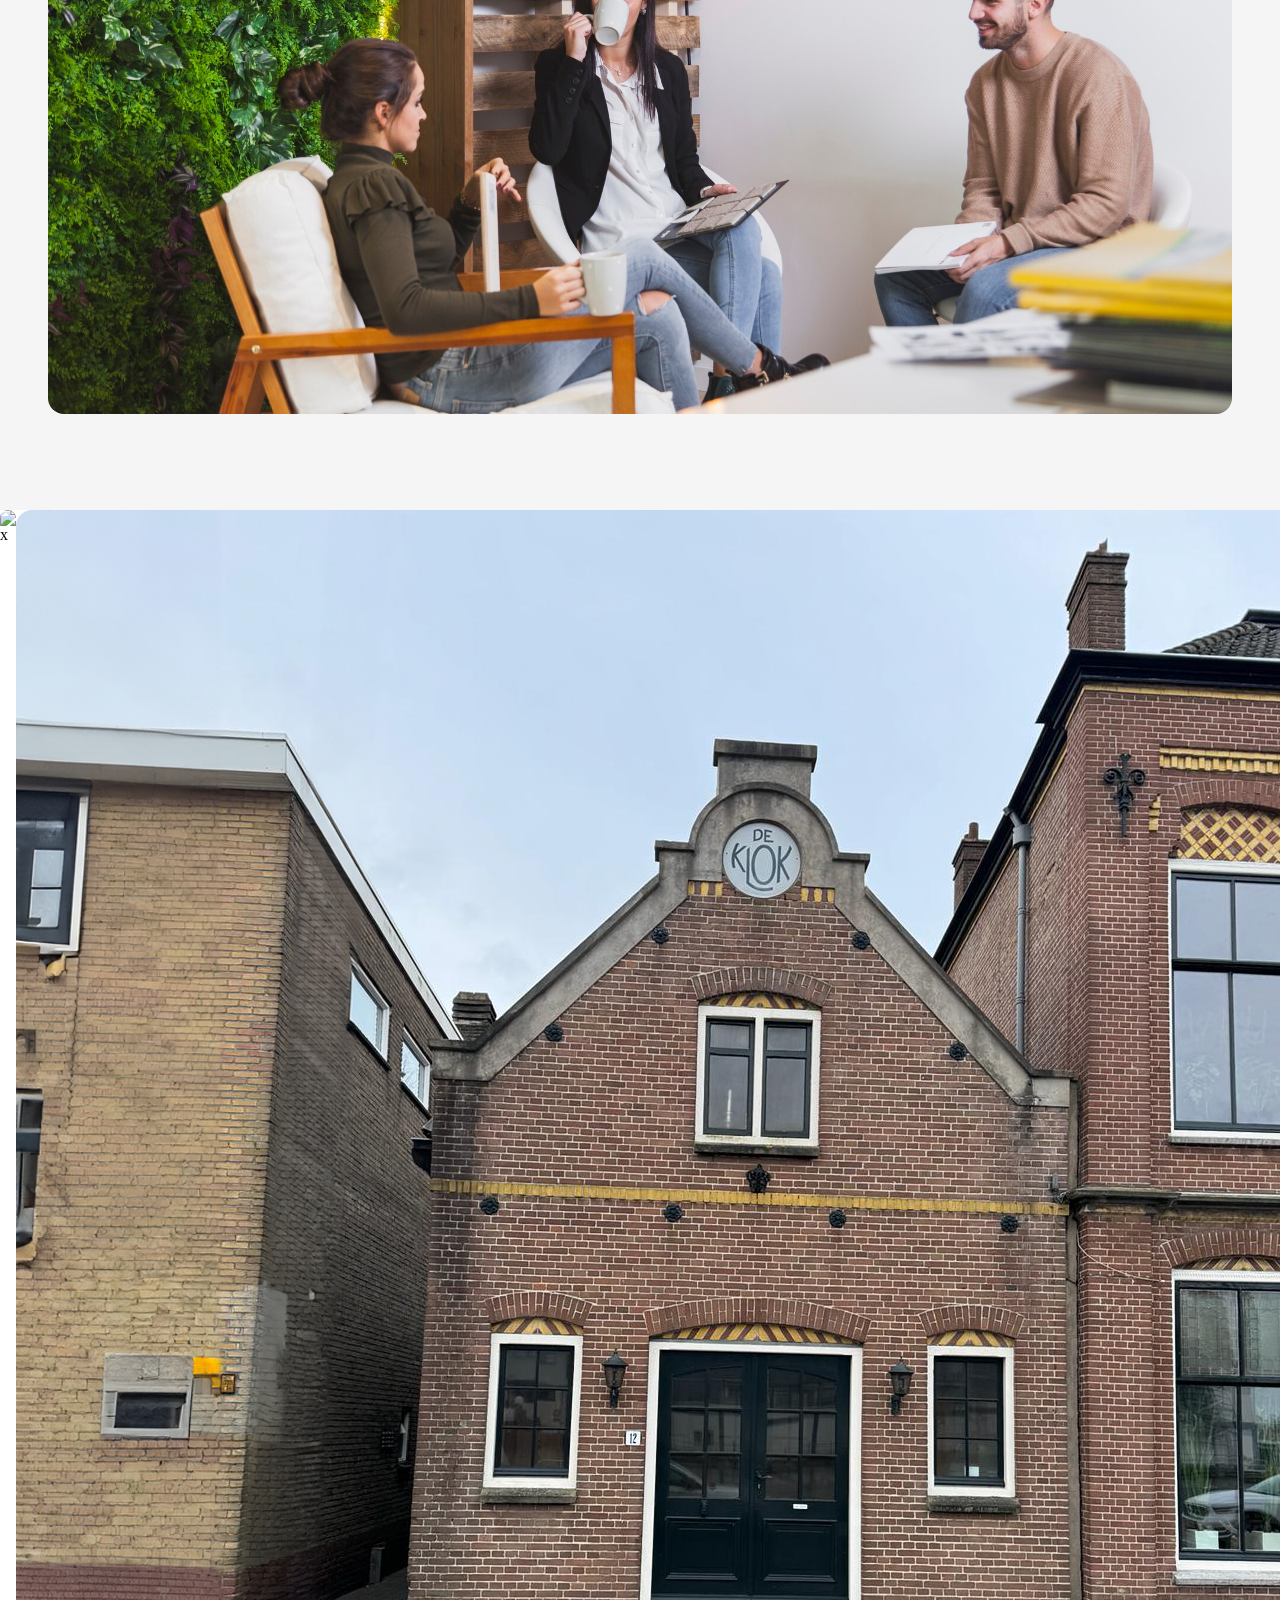
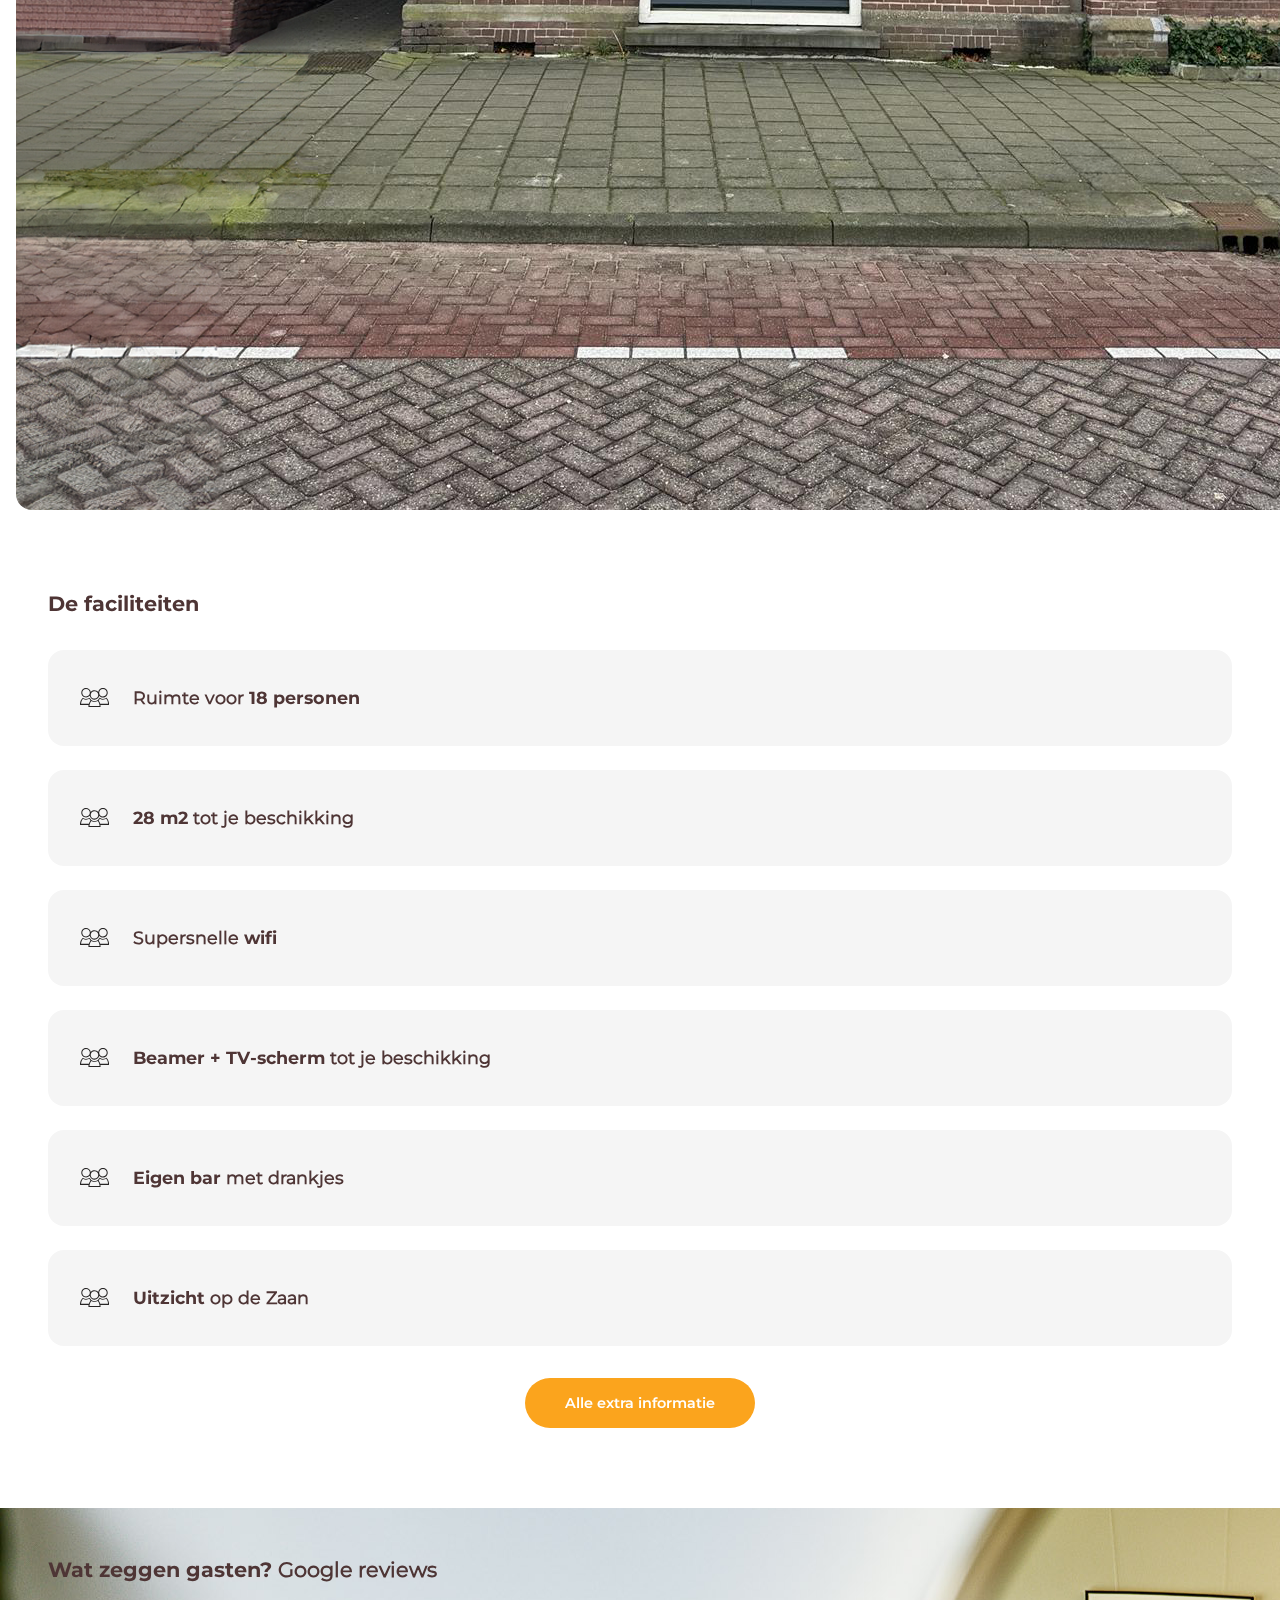
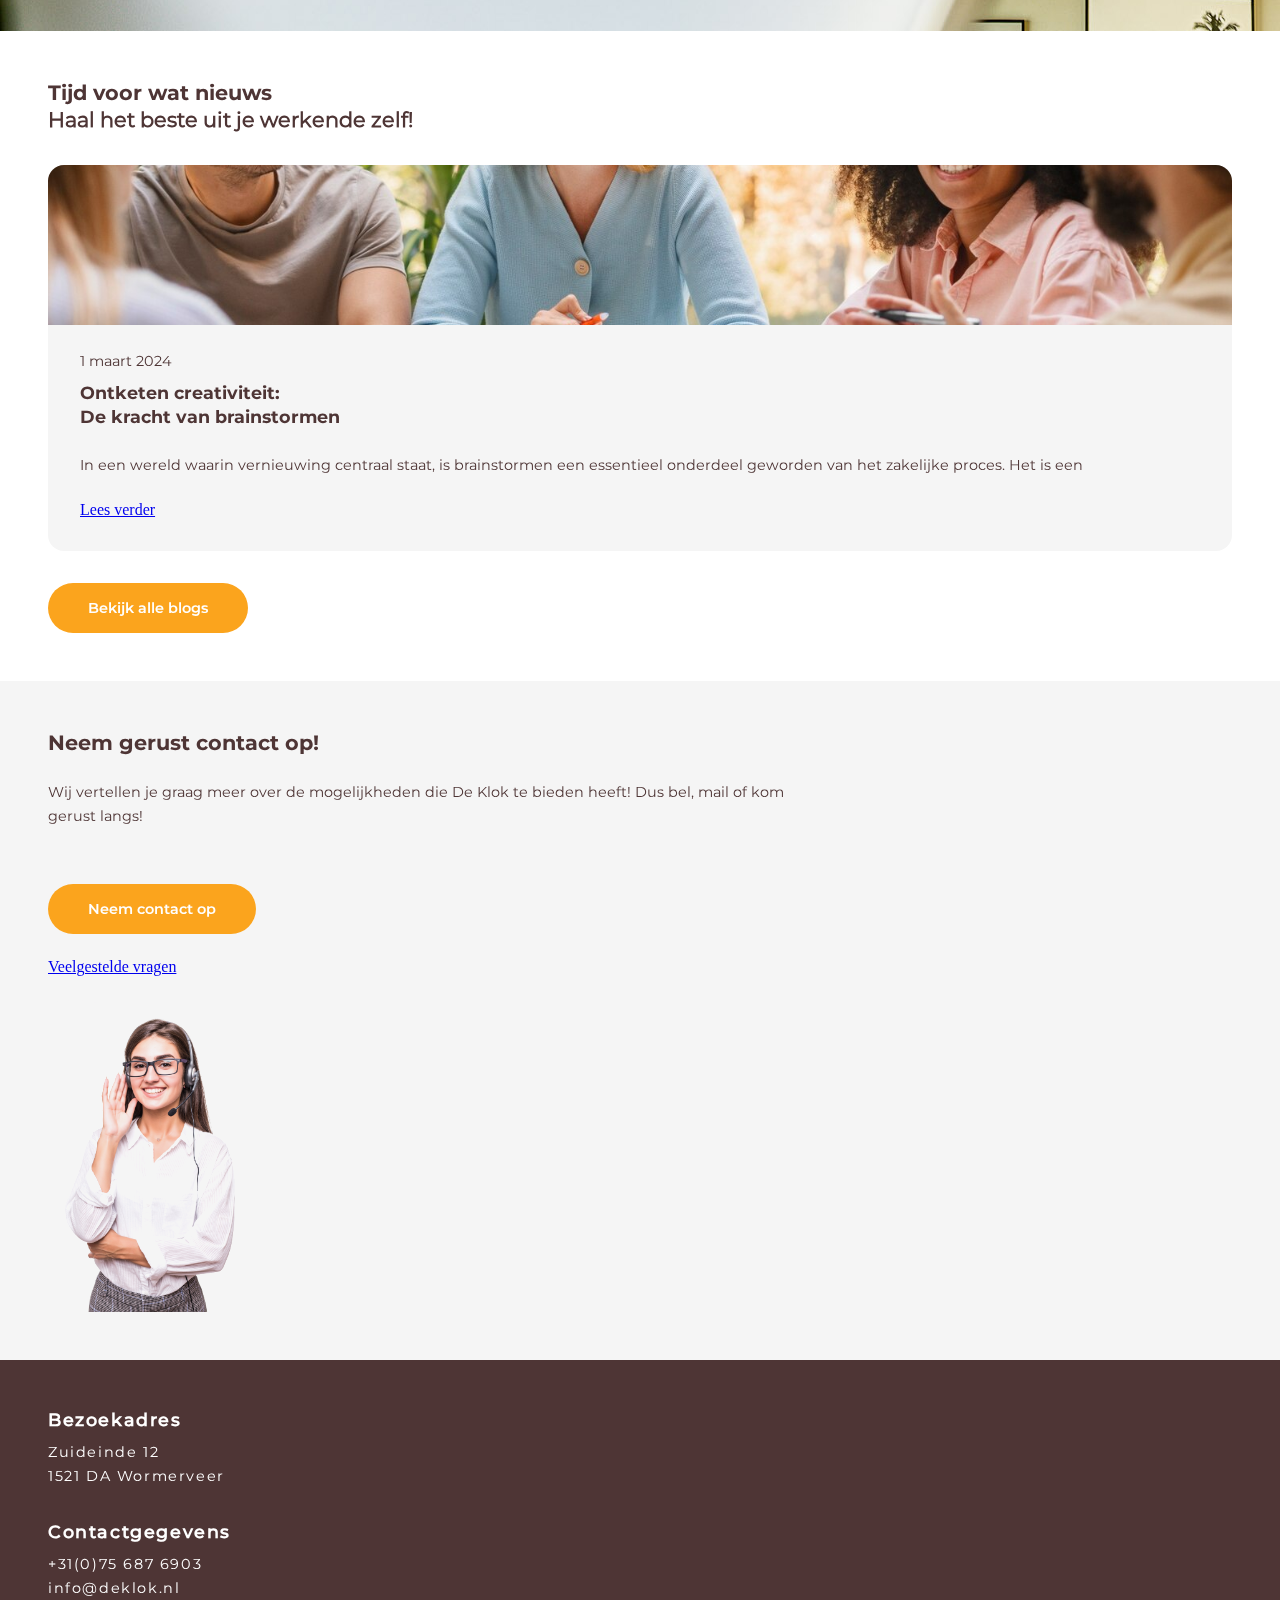
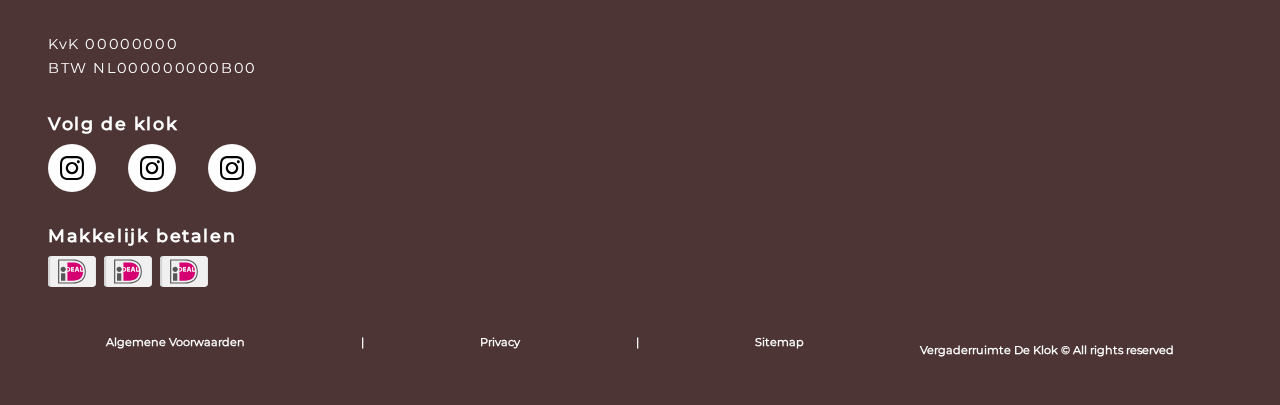
==== commit 66593e06: "Header" ====
--- a/index.html
+++ b/index.html
@@ -14,10 +14,10 @@
   <body> 
     
     <header>
-      <nav>
+      
         <a href="index.html"><img src="images/general/logoVDK.svg" alt="Logo vergaderrruimte De Klok"></a>
         <a href="x"><img src="images/general/hamburger.svg" alt="hamburger"></a>
-        
+      <nav>
         <ul>
           <!-- <li><a href="x">Extra info</a></li>
           <li><a href="x">Impressie</a></li>
@@ -45,13 +45,13 @@
         <img src="images/home/intro.jpg" alt="x">
       </section>
 
-      <!-- <section class="img-row"> 
+      <section class="img-row"> 
         <img src="images/home/imgrow01_04.png" alt="x">
         <img src="images/home/imgrow02.png" alt="x">
         <img src="images/home/imgrow03.png" alt="x">
         <img src="images/home/imgrow01_04.png" alt="x">
         <img src="images/home/imgrow05.jpg" alt="x">
-      </section> -->
+      </section>
 
       <section class="facilities">
         <h2>De faciliteiten</h2>
@@ -86,10 +86,12 @@
 
       <!--test google reviews-->
       <!--link: https://www.sociablekit.com/tutorials/embed-google-reviews-html/-->
-      <!-- <section class="reviews">
-        <div class='sk-ww-google-reviews' data-embed-id='25377286'></div>
-        <script src='https://widgets.sociablekit.com/google-reviews/widget.js' async defer></script>
-      </section> -->
+      <section class="reviews">
+        <h2>Wat zeggen gasten? <span>Google reviews</span></h2>
+        <script src="https://widget.trustmary.com/FcIO0k28k"></script>
+        <!-- <div class='sk-ww-google-reviews' data-embed-id='25377286'></div>
+        <script src='https://widgets.sociablekit.com/google-reviews/widget.js' async defer></script> -->
+      </section> 
 
       <section class="blogs">
         <h2>Tijd voor wat nieuws <span>Haal het beste uit je werkende zelf!</span></h2>
@@ -106,37 +108,31 @@
 
     
       <footer>
-        <section class="Contact"> <!--Dit gedeelte op elke pagina hetzelfde behalve bij veelgestelde vragen pagina, dus niet bij footer?-->
+        <section class="contact"> <!--Dit gedeelte op elke pagina hetzelfde behalve bij veelgestelde vragen pagina, dus niet bij footer?-->
           <h2>Neem gerust contact op!</h2>
           <p>Wij vertellen je graag meer over de mogelijkheden die 
-            De Klok te bieden heeft! Dus bel, mail of kom gerust langs!</p>
+          De Klok te bieden heeft! Dus bel, mail of kom gerust langs!</p>
+          <a href="x">Neem contact op</a>
           <a href="x">Veelgestelde vragen</a>
-          <a href="x">Neem contact op</a>
           <img src="images/general/contactpers.jpg" alt="Helpdesk Medewerkster met headset">
         </section>
+
         <section class="footer-top">
           <section>
             <ul>
               <h3>Bezoekadres</h3>
-              <li><p>Zuideinde 12  1521 DA, Wormerveer</p></li>
+              <li><p>Zuideinde 12</p></li>
+              <li><p>1521 DA Wormerveer</p></li>
 
               <h3>Contactgegevens</h3>
-              <li><p>T +31(0)75 687 6903 E info@deklok.nl</p></li>
-              <li>
-
-              <li>KvK KvK 00000000 BTW NL000000000B00</li\>
+              <li><p>+31(0)75 687 6903</p></li>
+              <li><p>info@deklok.nl</p></li>
+              <li><p>KvK 00000000</p></li>
+              <li><p>BTW NL000000000B00</p></li>
             </ul>
           </section>
-          <section>
-            <h3>Direct naar</h3>
-            <ul>
-              <li><a href="x">Extra info</a></li>
-              <li><a href="x">Impressie</a></li>
-              <li><a href="x">Tarieven</a></li>
-              <li><a href="x">Contact</a></li>
-              <li><a href="x">Veelgestelde vragen</a></li>
-            </ul>
-          </section> <!--p boven de ul of in de li? -->
+
+
           <section>
             <h3>Volg de klok</h3>
             <ul>
@@ -149,20 +145,20 @@
               <li><img src="images/footer/ideal.svg" alt="Ideal"></li>
               <li><img src="images/footer/ideal.svg" alt="Visa"></li>
               <li><img src="images/footer/ideal.svg" alt="Mastercard"></li>
-              <li><img src="images/footer/ideal.svg" alt="Maestro"></li>
-              <li><img src="images/footer/ideal.svg" alt="PayPal"></li>
-              <li><img src="images/footer/ideal.svg" alt="Apple pay"></li>
-              <li><img src="images/footer/ideal.svg" alt="Google pay"></li>
             </ul>
           </section>
+          
         </section>
 
         <section class="footer-bottom">
           <ul>
-            <li>Vergaderruimte De Klok © All rights reserved</li>
-            <li><a href="x">Algemene Voorwaarden</a></li>
-            <li><a href="x">Privacy</a></li>
-            <li><a href="x">Sitemap</a></li>
+            
+            <li><a href="x"><h4>Algemene Voorwaarden</h4></a></li>
+            <li><h4>|</h4></li>
+            <li><a href="x"><h4>Privacy</h4></a></li>
+            <li><h4>|</h4></li>
+            <li><a href="x"><h4>Sitemap</h4></a></li>
+            <li><h4>Vergaderruimte De Klok © All rights reserved</h4></li>
           </ul>
         </section>
       </footer>
--- a/styles/style.css
+++ b/styles/style.css
@@ -33,15 +33,19 @@
     --H1FS: 2rem;
     
     /* H2 */
-    --H2FS: 1.4rem;
+    --H2FS: 1.3rem;
     --FFMedium: "MontserratMedium";
 
     /* H3 */
     --H3FS: 1.1rem;
+    
 
     /* P*/
     --PFS: 0.9rem;
     --FFRegular: "MontserratRegular";
+
+    /* H4 */
+    --H4FS: 0.7rem;
     
     /* Buttons */
     --ButtonFS: 0.9rem;
@@ -75,6 +79,28 @@
     line-height: 1.5rem;
 }
 
+.footer-top h3{
+    color: var(--White);
+    font-family: var(--FFMedium);
+    letter-spacing: 0.1rem;
+}
+
+.footer-top p{
+    color: var(--White);
+    letter-spacing: 0.1rem;
+  
+}
+
+.footer-bottom h4,
+.footer-bottom a{
+    font-size: var(--H4FS); 
+    font-family: var(--FFRegular);
+    text-decoration: none;
+    color: var(--White);
+    letter-spacing: 0rem;
+}
+
+
 p{
     font-family: var(--FFRegular);
     font-size: var(--PFS); 
@@ -84,7 +110,9 @@
 .atf a, 
 .intro a,
 .facilities a,
-.blogs > a{
+.blogs > a,
+.contact a:first-of-type
+{
     background-color: var(--Orange);
     color: var(--White);
     border-radius: 100rem;
@@ -107,23 +135,36 @@
 /******************************************************************/
 
 header{
-    background-color: rgb(195, 255, 0);
+    position: fixed;
+    height: 6rem;
+    padding: 0 3rem;
+    width: 100%;
+    
+    box-sizing: border-box; 
     display: flex;
     flex-direction: row;
-    max-width: 100%;
-    height: 6em;
-    border-bottom: 0.3rem solid rgb(236, 181, 181);
+    justify-content: space-between;
     align-items: center;
+    background-color: rgb(93, 165, 165);
+   
+    z-index: 1000;
 }
 
 /* Logo de Klok*/
-header nav a:first-child img{
+header a:first-child img{
     width: 15rem;
-}
+ 
+   
+}
+
+
 
 /* Hamburger*/
-header nav a:nth-child(2) img{
+header a:nth-child(2) img{
+  
     width: 1.5rem;
+    border-radius: 0;
+   
 }
 
 /******************************************************************/
@@ -133,10 +174,10 @@
 /* background*/
 .atf{
     background-image: url("../images/home/atf.png");
-    height: calc(100vh - 6rem);
-    background-position: center; 
-    display: flex; 
-    flex-direction: column;
+    height: 100vh;
+    background-size: cover;
+    background-position: center;
+    display: flex;
 }
 
 /* Titel + subtitel groep */
@@ -167,11 +208,11 @@
     background-color: var(--Grey);
     display: flex;
     flex-direction: column;
+    padding: 5rem 3rem 6rem 3rem;
 }
 
 /* Titel, bodytekst, button */
 .intro section:first-child {
-    padding: 6rem 3rem 1rem;
     display: flex;
     flex-direction: column;
     gap: 1.5rem;
@@ -185,7 +226,7 @@
 /* Image */
 .intro img{
    width: calc(100vw - 6rem);
-   margin:  3rem
+   margin-top:  3rem
 }
 
 /******************************************************************/
@@ -193,7 +234,11 @@
 /******************************************************************/
 
 
-/* .img-row{
+.img-row{
+    display: flex;
+}
+
+.img-row img{
     display: flex;
 }
 
@@ -206,7 +251,7 @@
 
 
 .facilities{
-    padding: 3rem;
+    padding: 5rem 3rem 5rem 3rem;
     display: flex;
     flex-direction: column;
     gap: 2rem;
@@ -258,6 +303,28 @@
  }
 
  /******************************************************************/
+/* Reviews
+/******************************************************************/
+
+.reviews h2{
+padding: 3rem;
+width: 60%;
+}
+
+.reviews h2 span{
+    font-family: var(--FFRegular);
+}
+
+.reviews{
+    background-image: url("../images/home/atf.png");
+}
+
+.go4269172405{
+    display: none;
+    background-color: brown;
+}
+
+ /******************************************************************/
 /* Blogs - Deze section kan vgm makkelijker qua code?
 /******************************************************************/
 .blogs{
@@ -312,9 +379,144 @@
     display: block;
 }
 
-
-
-
-
-
- + /******************************************************************/
+/* Contact
+/******************************************************************/
+.contact{
+    overflow-x: hidden;
+    background-color: var(--Grey);
+}
+
+.contact{
+    display: flex;
+    flex-direction: column;
+   
+    gap: 1.5rem;
+    padding: 3rem;
+}
+
+.contact p{
+    margin-bottom: 2rem;
+    width: 65%;
+}
+
+.contact img{
+    width: 13rem;
+    mix-blend-mode: darken;
+}
+
+
+ /******************************************************************/
+/* Footer
+/******************************************************************/
+
+footer{
+    background-color:var(--Brown);
+}
+
+
+
+/* Bezoek + contact + kvk + socials + betalen */
+.footer-top{
+    padding: 3rem 3rem 0rem 3rem;
+    display: flex;
+    flex-direction: column;
+    gap: 2rem;
+
+}
+
+
+
+/* Bezoek + contact + kvk*/
+.footer-top section:first-of-type ul{
+    list-style-type: none;
+    display: flex;
+    flex-direction: column;
+}
+
+
+/* space between bezoekadres + contact*/
+.footer-top section:first-of-type ul li:nth-of-type(2),
+.footer-top section:first-of-type ul li:nth-of-type(4){
+    margin-bottom: 2rem;
+}
+
+/* space between h3 + li*/
+.footer-top section:first-of-type ul h3{
+    margin-bottom: 0.5rem;
+}
+
+
+/* Socials /******************************************************************/
+
+/* Socials title */
+.footer-top section:nth-of-type(2) h3{
+    margin-bottom: 0.5rem;
+}
+
+/* groep */
+.footer-top section:nth-of-type(2) ul:first-of-type{
+    display: flex;  
+    flex-direction: row;
+    list-style: none;
+    gap: 2rem;
+    margin-bottom: 2rem;
+}
+
+/* White circle */
+.footer-top section:nth-of-type(2) ul:first-of-type li{
+    display: flex;
+    justify-content: center;
+    align-items: center;
+    width: 3rem;
+    height: 3rem;
+    border-radius: 50%;
+    background-color: var(--White);
+}
+
+/* Icon */
+.footer-top section:nth-of-type(2) ul:first-of-type li a img{
+    border-radius: 0;
+    width: 1.5rem;
+    display: block; 
+}
+
+/* Betalen /******************************************************************/
+
+.footer-top section:nth-of-type(2) ul:nth-of-type(2){
+    display: flex;  
+    flex-direction: row;
+    flex-wrap: wrap;
+    list-style: none;
+    gap: 0.5rem;
+    width: 80%;
+
+}
+
+/* Icons bank */
+.footer-top section:nth-of-type(2) ul:nth-of-type(2) li img{
+    width: 3rem;
+    border-radius: 0;
+    display: block; 
+    margin: 0 auto; 
+}
+
+ /******************************************************************/
+/* Footer-Bottom
+/******************************************************************/
+
+
+
+.footer-bottom ul{
+    padding: 3rem 3rem;
+    flex-wrap: wrap;
+    display: flex;
+    flex-direction: row;
+    list-style: none;
+    justify-content: space-around
+}
+
+.footer-bottom ul li:nth-of-type(6){
+    margin-top: 0.5rem;
+}
+
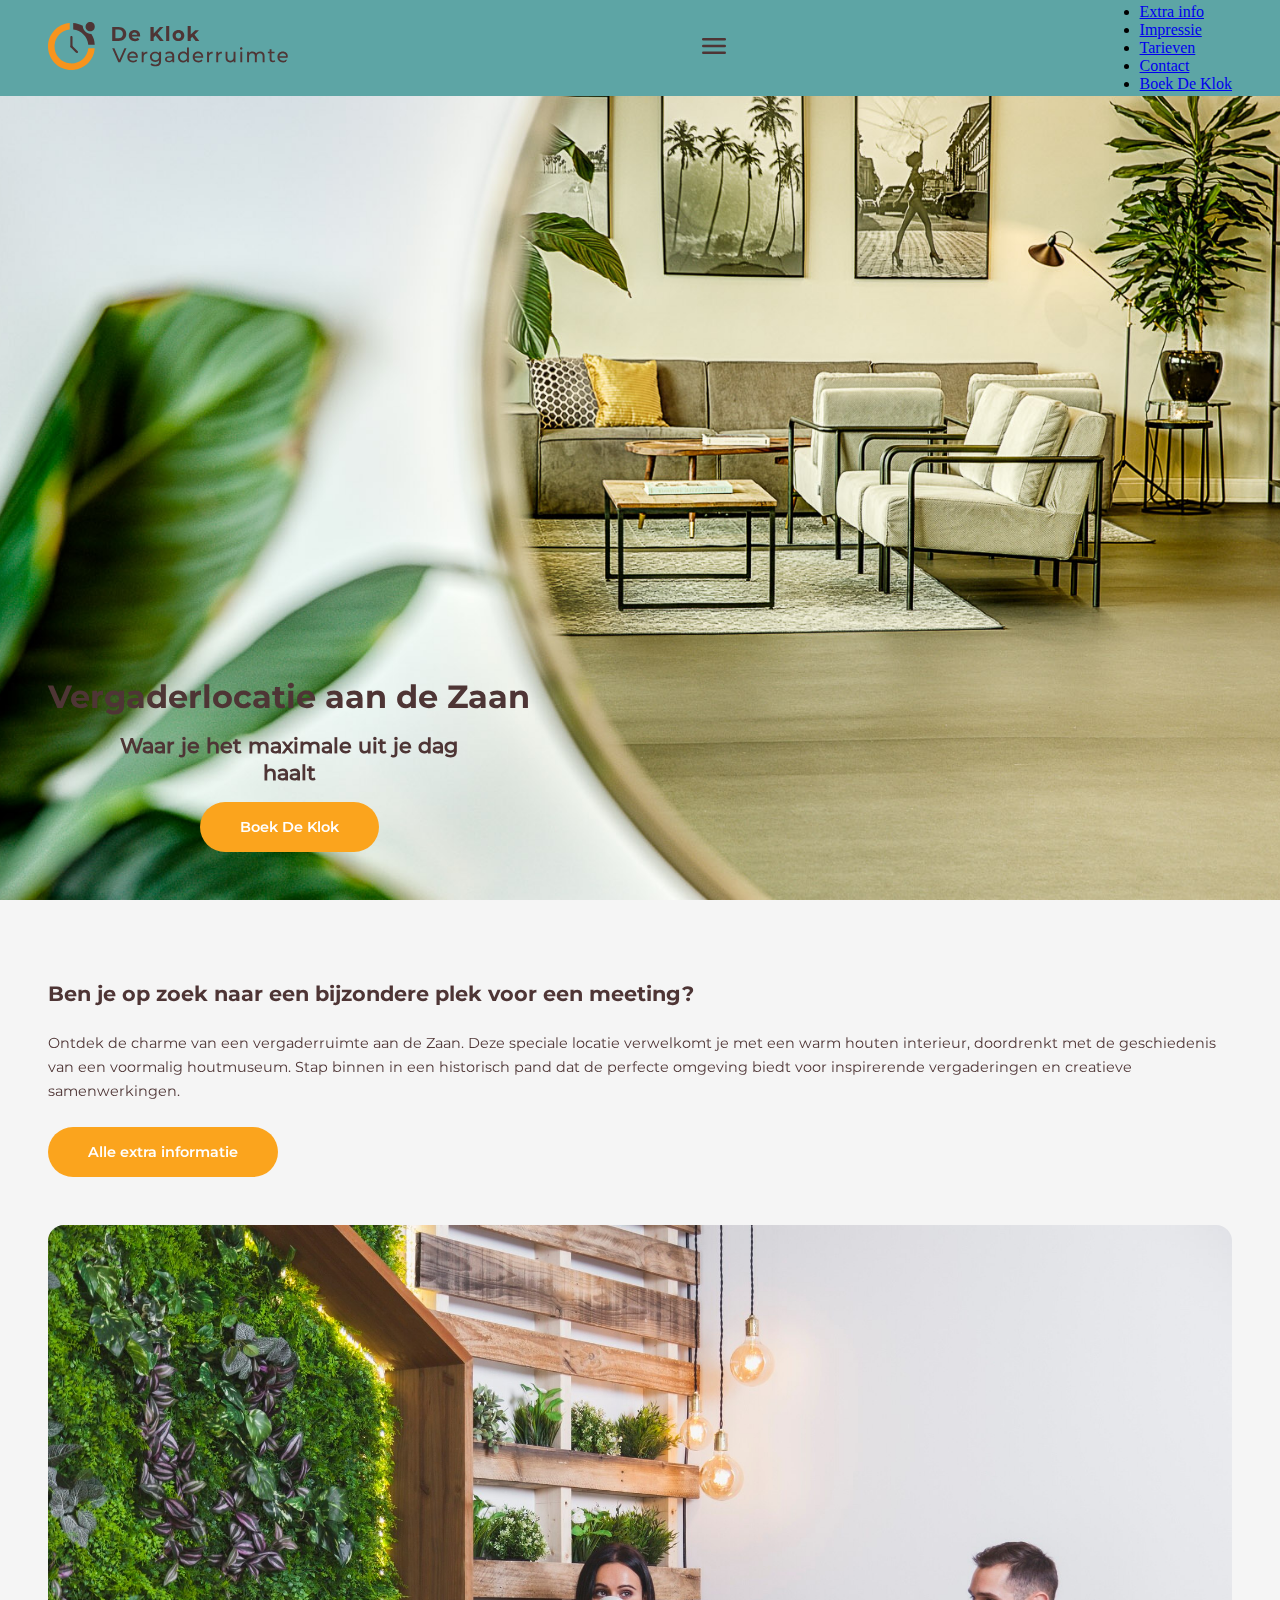
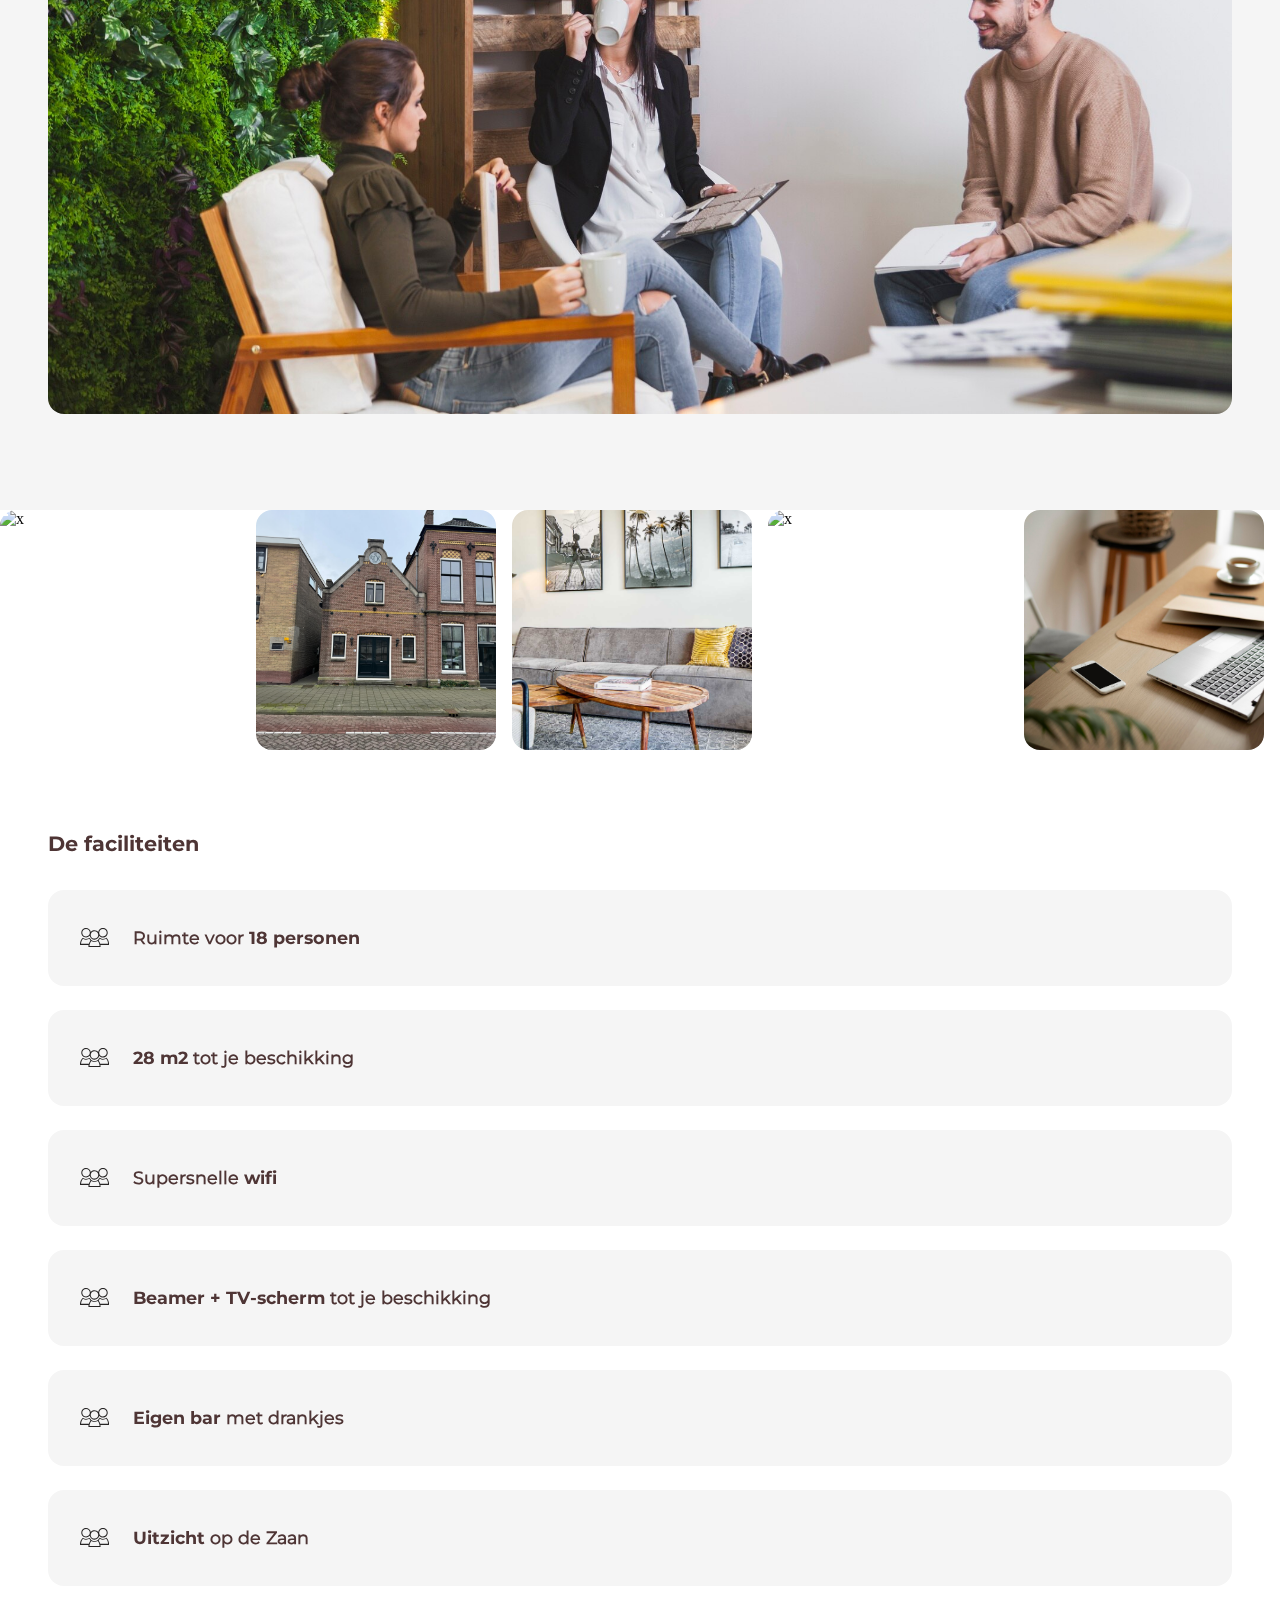
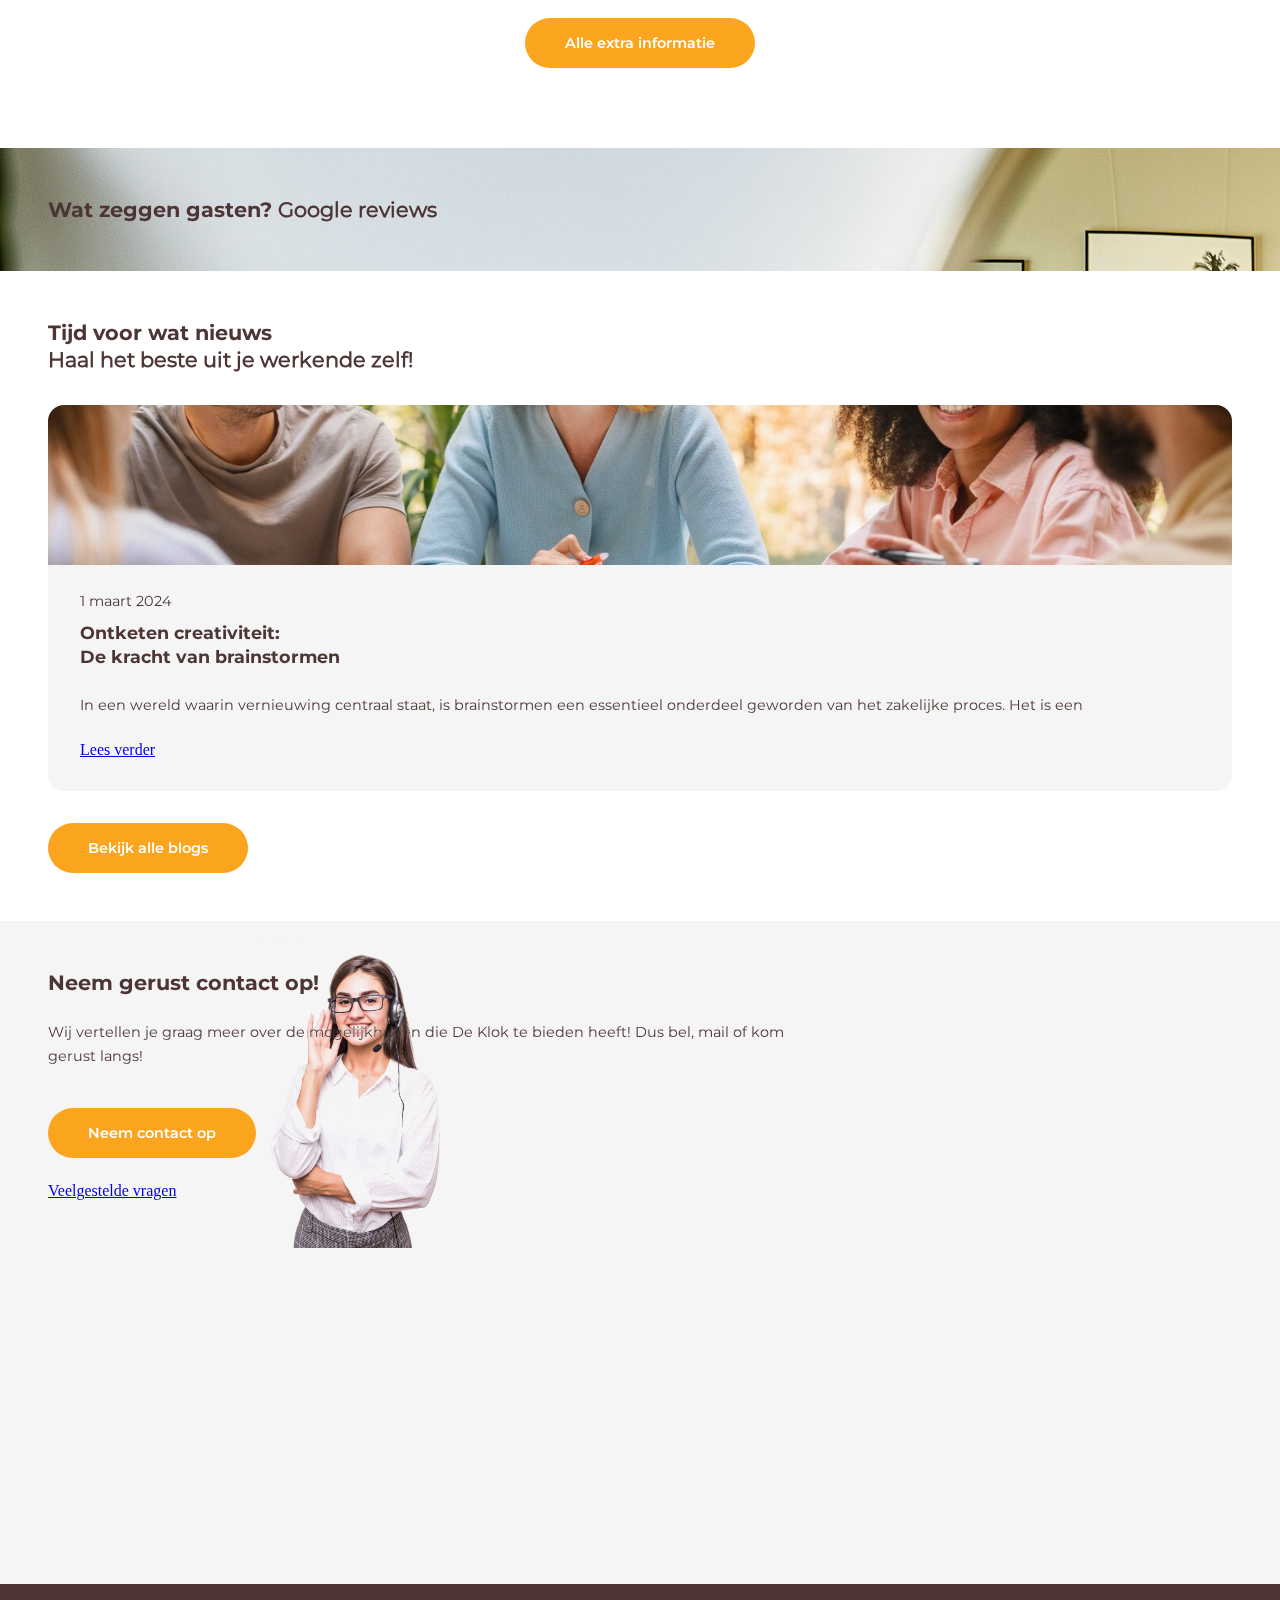
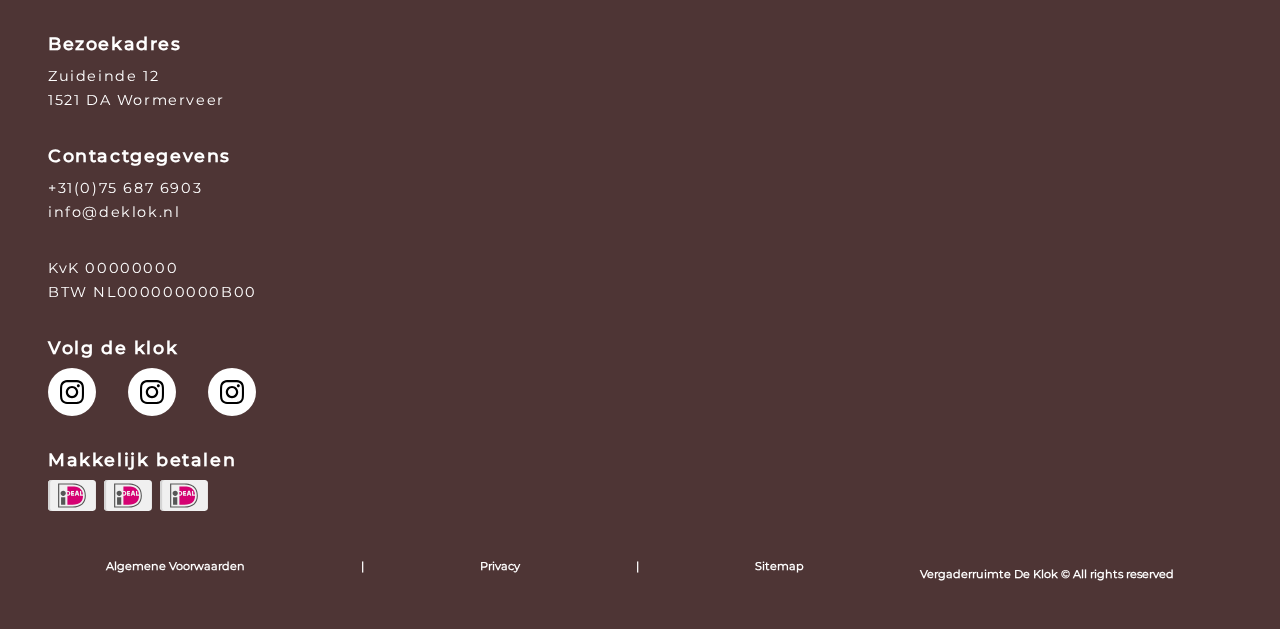
==== commit cde171f8: "basis code" ====
--- a/index.html
+++ b/index.html
@@ -19,11 +19,11 @@
         <a href="x"><img src="images/general/hamburger.svg" alt="hamburger"></a>
       <nav>
         <ul>
-          <!-- <li><a href="x">Extra info</a></li>
+          <li><a href="x">Extra info</a></li>
           <li><a href="x">Impressie</a></li>
           <li><a href="x">Tarieven</a></li>
           <li><a href="x">Contact</a></li>
-          <li><a href="x">Boek De Klok</a></li> -->
+          <li><a href="x">Boek De Klok</a></li>
         </ul>
       </nav>
     </header>
--- a/styles/style.css
+++ b/styles/style.css
@@ -140,31 +140,24 @@
     padding: 0 3rem;
     width: 100%;
     
+    justify-content: space-between;
     box-sizing: border-box; 
     display: flex;
-    flex-direction: row;
-    justify-content: space-between;
     align-items: center;
     background-color: rgb(93, 165, 165);
-   
     z-index: 1000;
+
 }
 
 /* Logo de Klok*/
 header a:first-child img{
     width: 15rem;
- 
-   
-}
-
-
+}
 
 /* Hamburger*/
 header a:nth-child(2) img{
-  
     width: 1.5rem;
     border-radius: 0;
-   
 }
 
 /******************************************************************/
@@ -235,11 +228,21 @@
 
 
 .img-row{
-    display: flex;
+
+
+    display: flex; /* plaatjes naast elkaar */
+    flex-direction: row;
+    gap: 1rem;
+    overflow-x: scroll;
+    scroll-snap-type: x mandatory;
+    
 }
 
 .img-row img{
-    display: flex;
+    width: 15rem;
+    height: 15rem;
+    object-fit: cover;
+    scroll-snap-align: start;
 }
 
 
@@ -385,6 +388,7 @@
 .contact{
     overflow-x: hidden;
     background-color: var(--Grey);
+
 }
 
 .contact{
@@ -396,14 +400,19 @@
 }
 
 .contact p{
-    margin-bottom: 2rem;
+    margin-bottom: 1rem;
     width: 65%;
 }
 
 .contact img{
     width: 13rem;
     mix-blend-mode: darken;
-}
+    position: relative;
+    right: -12.8rem;
+    top: -18rem;
+}
+
+
 
 
  /******************************************************************/
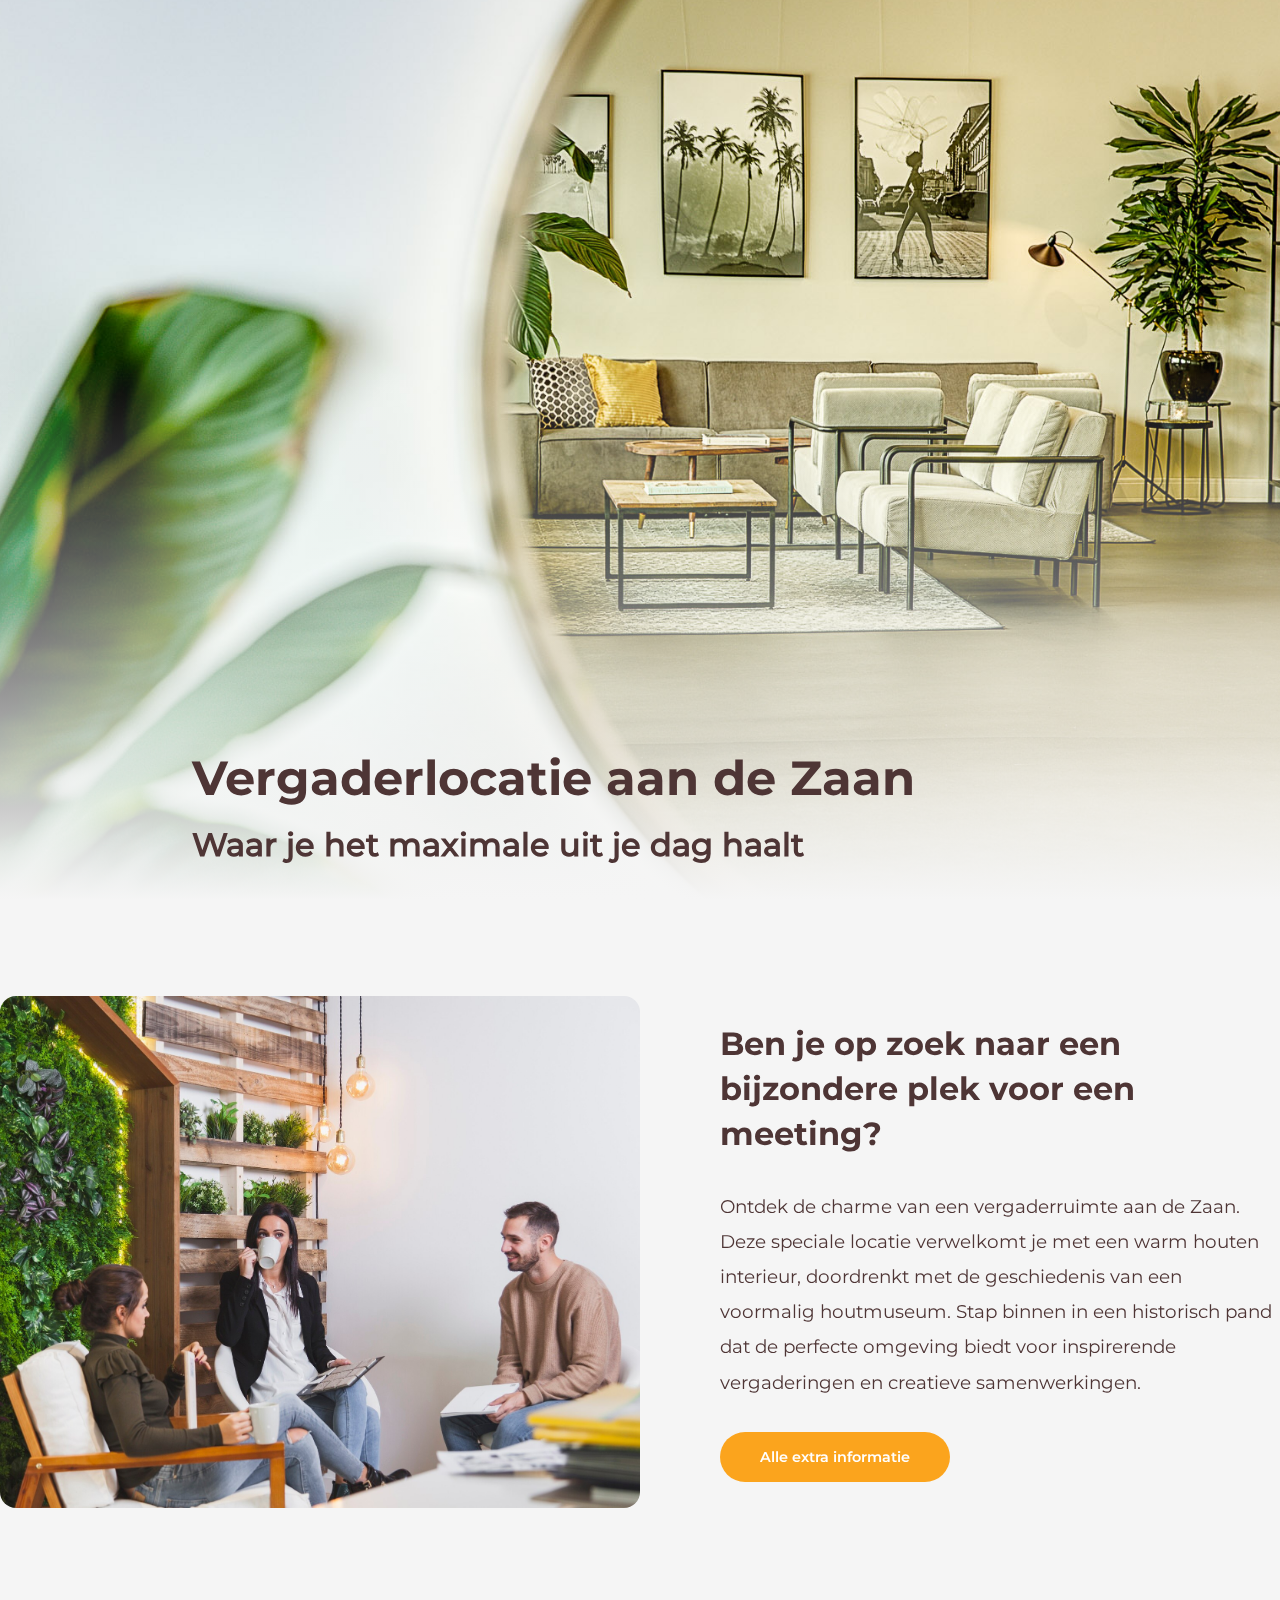
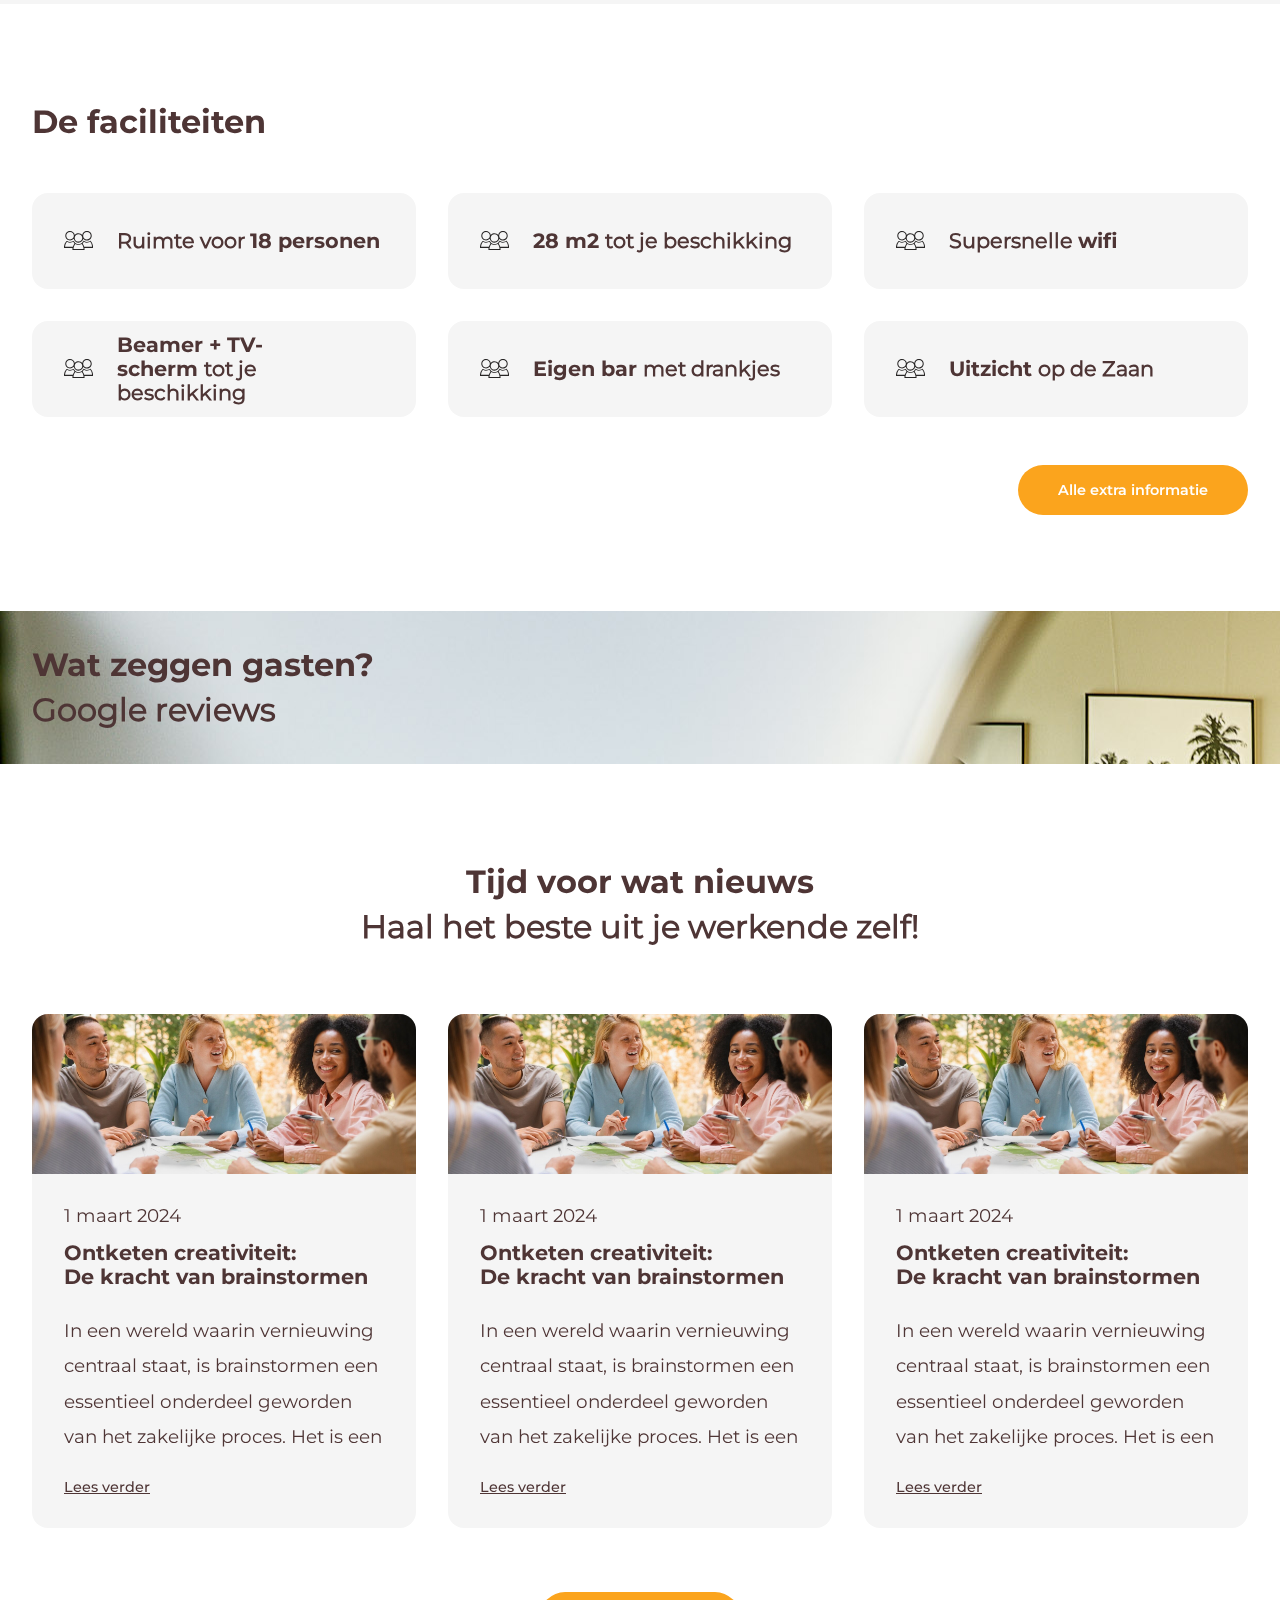
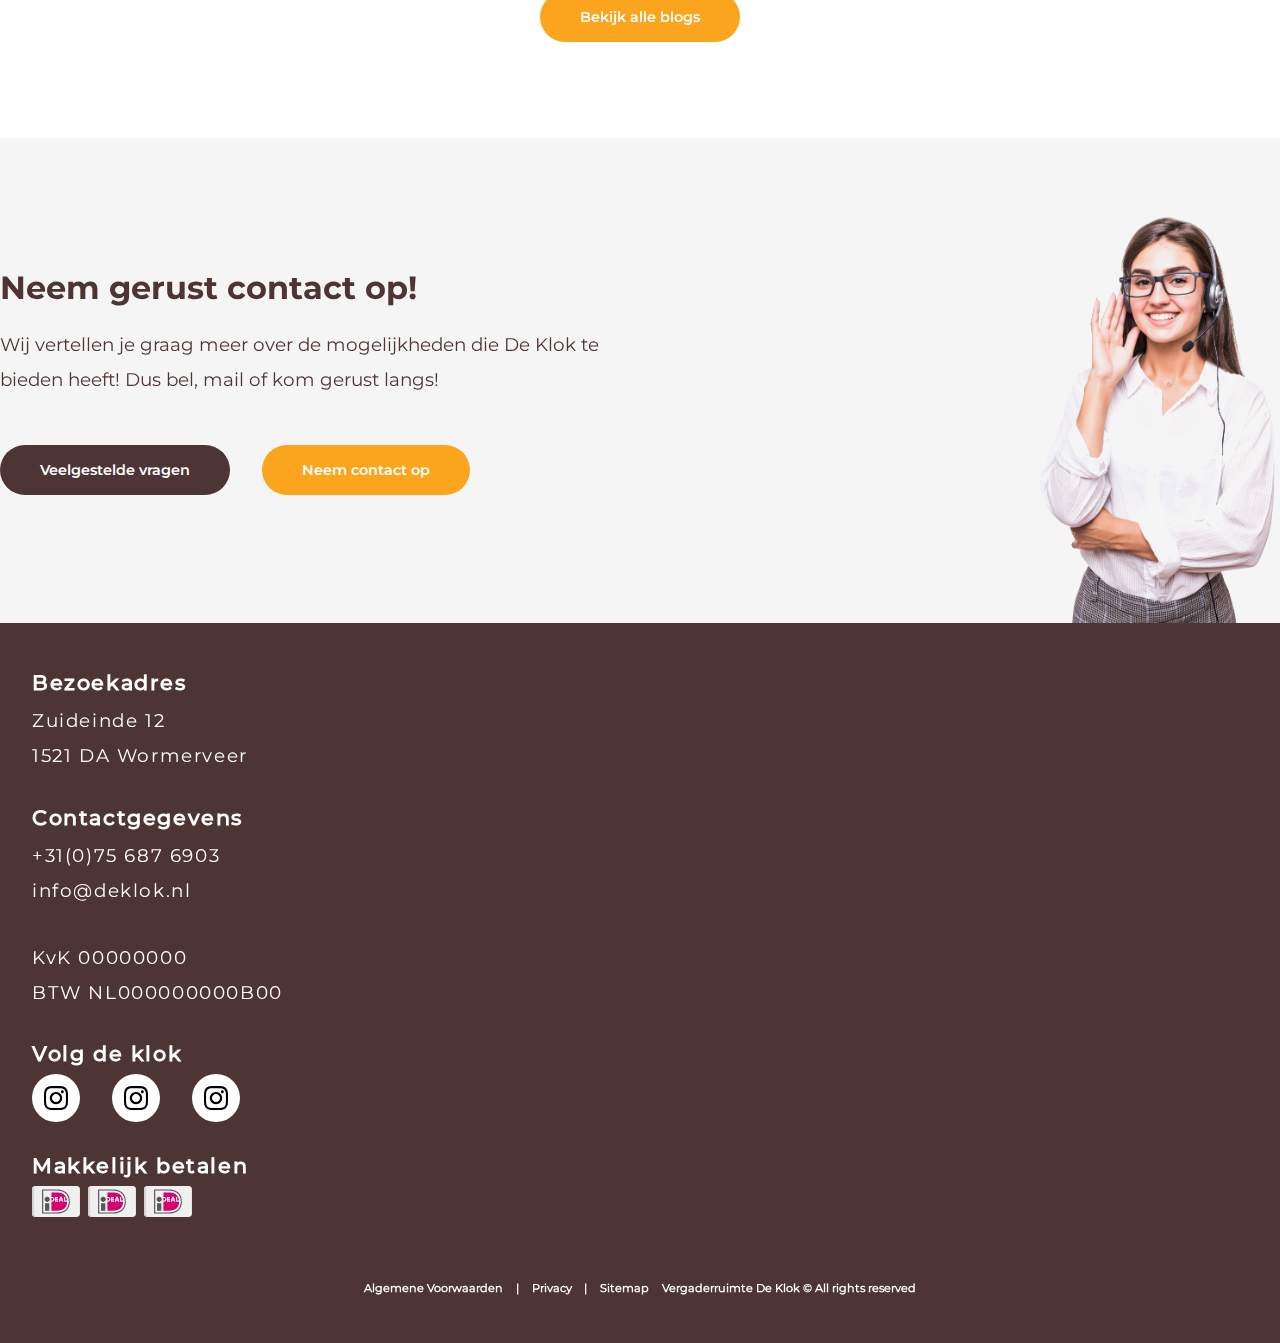
==== commit aed26c7f: "1ste opzet responsive" ====
--- a/index.html
+++ b/index.html
@@ -13,11 +13,11 @@
 
   <body> 
     
-    <header>
-      
-        <a href="index.html"><img src="images/general/logoVDK.svg" alt="Logo vergaderrruimte De Klok"></a>
-        <a href="x"><img src="images/general/hamburger.svg" alt="hamburger"></a>
-      <nav>
+    <!-- <header> -->
+   
+        <!-- <a href="index.html"><img src="images/general/logoVDK.svg" alt="Logo vergaderrruimte De Klok"></a>
+        <a href="x"><img src="images/general/hamburger.svg" alt="hamburger"></a> -->
+      <!-- <nav>
         <ul>
           <li><a href="x">Extra info</a></li>
           <li><a href="x">Impressie</a></li>
@@ -25,35 +25,37 @@
           <li><a href="x">Contact</a></li>
           <li><a href="x">Boek De Klok</a></li>
         </ul>
-      </nav>
-    </header>
+      </nav> -->
+    <!-- </header> -->
     <main>
       <section class="atf"> 
-        <section> <!--hoe benoem je deze section in-->
+        <section class="max-width"> <!--hoe benoem je deze section in-->
           <h1>Vergaderlocatie aan de Zaan</h1>
           <h2>Waar je het maximale uit je dag haalt</h2>
           <a href="x">Boek De Klok</a>
         </section>
       </section>
 
-      <section class="intro"> <!--Volgorde? toegangelijkheid screenreaders-->
-        <section>
-          <h2>Ben je op zoek naar een bijzondere plek voor een meeting?</h2>
-          <p>Ontdek de charme van een vergaderruimte aan de Zaan. Deze speciale locatie verwelkomt je met een warm houten interieur, doordrenkt met de geschiedenis van een voormalig houtmuseum. Stap binnen in een historisch pand dat de perfecte omgeving biedt voor inspirerende vergaderingen en creatieve samenwerkingen.</p>
-          <a href="x">Alle extra informatie</a>
+      <section class="grey-bg">
+        <section class="intro max-width"> <!--Volgorde? toegangelijkheid screenreaders-->
+          <section>
+            <h2>Ben je op zoek naar een bijzondere plek voor een meeting?</h2>
+            <p>Ontdek de charme van een vergaderruimte aan de Zaan. Deze speciale locatie verwelkomt je met een warm houten interieur, doordrenkt met de geschiedenis van een voormalig houtmuseum. Stap binnen in een historisch pand dat de perfecte omgeving biedt voor inspirerende vergaderingen en creatieve samenwerkingen.</p>
+            <a href="x">Alle extra informatie</a>
+          </section>
+          <img src="images/home/intro.jpg" alt="x">
         </section>
-        <img src="images/home/intro.jpg" alt="x">
       </section>
 
-      <section class="img-row"> 
+      <!-- <section class="img-row"> 
         <img src="images/home/imgrow01_04.png" alt="x">
         <img src="images/home/imgrow02.png" alt="x">
         <img src="images/home/imgrow03.png" alt="x">
         <img src="images/home/imgrow01_04.png" alt="x">
         <img src="images/home/imgrow05.jpg" alt="x">
-      </section>
+      </section> -->
 
-      <section class="facilities">
+      <section class="facilities max-width">
         <h2>De faciliteiten</h2>
         <ul>
           <li> <!--pers.-->
@@ -84,40 +86,67 @@
         <a href="x">Alle extra informatie</a>
       </section>
 
-      <!--test google reviews-->
-      <!--link: https://www.sociablekit.com/tutorials/embed-google-reviews-html/-->
+
       <section class="reviews">
-        <h2>Wat zeggen gasten? <span>Google reviews</span></h2>
+        <h2>Wat zeggen gasten? <br> <span>Google reviews</span></h2>
         <script src="https://widget.trustmary.com/FcIO0k28k"></script>
-        <!-- <div class='sk-ww-google-reviews' data-embed-id='25377286'></div>
-        <script src='https://widgets.sociablekit.com/google-reviews/widget.js' async defer></script> -->
+        <!-- <div class='sk-ww-google-reviews' data-embed-id='25377286'></div>-->
       </section> 
 
-      <section class="blogs">
+      <section class="blogs max-width">
         <h2>Tijd voor wat nieuws <span>Haal het beste uit je werkende zelf!</span></h2>
         <section>
-          <img src="images/blogs/brainstormen.jpg" alt="Groep mensen aan het brainstormen met post-its">
-          <p>1 maart 2024</p> <!--p boven een h3 plaatsen? kan dat.. sematisch correct? of moet een h worden?-->
-          <h3>Ontketen creativiteit: <span>De kracht van brainstormen</span></h3>
-          <p>In een wereld waarin vernieuwing centraal staat, is brainstormen een essentieel onderdeel geworden van het zakelijke proces. Het is een </p>
-          <a href="x">Lees verder</a>
-        </section> <!--p deze section x2?-->
-        <a href="x">Bekijk alle blogs</a>
+          <section>
+            <img src="images/blogs/brainstormen.jpg" alt="Groep mensen aan het brainstormen met post-its">
+            <p>1 maart 2024</p> 
+            <h3>Ontketen creativiteit: <span>De kracht van brainstormen</span></h3>
+            <p>In een wereld waarin vernieuwing centraal staat, is brainstormen een essentieel onderdeel geworden van het zakelijke proces. Het is een </p>
+            <a href="x">Lees verder</a>
+          </section> 
+          <section>
+            <img src="images/blogs/brainstormen.jpg" alt="Groep mensen aan het brainstormen met post-its">
+            <p>1 maart 2024</p> 
+            <h3>Ontketen creativiteit: <span>De kracht van brainstormen</span></h3>
+            <p>In een wereld waarin vernieuwing centraal staat, is brainstormen een essentieel onderdeel geworden van het zakelijke proces. Het is een </p>
+            <a href="x">Lees verder</a>
+          </section> 
+          <section>
+            <img src="images/blogs/brainstormen.jpg" alt="Groep mensen aan het brainstormen met post-its">
+            <p>1 maart 2024</p> 
+            <h3>Ontketen creativiteit: <span>De kracht van brainstormen</span></h3>
+            <p>In een wereld waarin vernieuwing centraal staat, is brainstormen een essentieel onderdeel geworden van het zakelijke proces. Het is een </p>
+            <a href="x">Lees verder</a>
+          </section> 
+
+          </section> 
+
+
+
+          <a href="x">Bekijk alle blogs</a>
       </section>
+      
+
+        
       
 
     
       <footer>
-        <section class="contact"> <!--Dit gedeelte op elke pagina hetzelfde behalve bij veelgestelde vragen pagina, dus niet bij footer?-->
-          <h2>Neem gerust contact op!</h2>
-          <p>Wij vertellen je graag meer over de mogelijkheden die 
-          De Klok te bieden heeft! Dus bel, mail of kom gerust langs!</p>
-          <a href="x">Neem contact op</a>
-          <a href="x">Veelgestelde vragen</a>
-          <img src="images/general/contactpers.jpg" alt="Helpdesk Medewerkster met headset">
+        <section class="grey-bg">
+          <section class="contact max-width">
+            <section>
+              <h2>Neem gerust contact op!</h2>
+              <p>Wij vertellen je graag meer over de mogelijkheden die 
+              De Klok te bieden heeft! Dus bel, mail of kom gerust langs!</p>
+              <section>
+                <a href="x">Neem contact op</a>
+                <a href="x">Veelgestelde vragen</a>
+              </section>
+            </section> 
+            <img src="images/general/contactpers.jpg" alt="Helpdesk Medewerkster met headset">
+          </section>
         </section>
 
-        <section class="footer-top">
+        <section class="footer-top max-width">
           <section>
             <ul>
               <h3>Bezoekadres</h3>
@@ -164,6 +193,6 @@
       </footer>
     </main>
 
-    <!-- <script defer src="x"></script> -->
+    <script defer src="x"></script>
   </body>
 </html>
--- a/styles/style.css
+++ b/styles/style.css
@@ -1,6 +1,23 @@
+
+
 * {
-    padding: 0;
-    margin: 0;
+  margin: 0;
+}
+
+.body {
+    background-color: var(--Grey);
+}
+
+html,body{
+    overflow-x: clip;
+}
+
+/* 1100 */
+.max-width {
+  max-width: 1280px; 
+  padding: 6rem 2rem 6rem 2rem;
+  margin-left: auto;
+  margin-right: auto;
 }
 
 /******************************************************************/
@@ -8,524 +25,731 @@
 /******************************************************************/
 
 @font-face {
-    font-family: "MontserratBold";
-    src: url(../fonts/Montserrat/static/Montserrat-Bold.ttf);
-  }
-
-  @font-face {
-    font-family: "MontserratSemiBold";
-    src: url(../fonts/Montserrat/static/Montserrat-SemiBold.ttf);
-  }
-
-  @font-face {
-    font-family: "MontserratMedium";
-    src: url(../fonts/Montserrat/static/Montserrat-Medium.ttf);
-  }
-
-  @font-face {
-    font-family: "MontserratRegular";
-    src: url(../fonts/Montserrat/static/Montserrat-Regular.ttf);
-  }
-
-:root{
+  font-family: "MontserratBold";
+  src: url(../fonts/Montserrat/static/Montserrat-Bold.ttf);
+}
+
+@font-face {
+  font-family: "MontserratSemiBold";
+  src: url(../fonts/Montserrat/static/Montserrat-SemiBold.ttf);
+}
+
+@font-face {
+  font-family: "MontserratMedium";
+  src: url(../fonts/Montserrat/static/Montserrat-Medium.ttf);
+}
+
+@font-face {
+  font-family: "MontserratRegular";
+  src: url(../fonts/Montserrat/static/Montserrat-Regular.ttf);
+}
+
+:root {
+  /*************
+/* Fonts /* 
+/*************
+
     /* H1 */
-    --FFBold: "MontserratBold";
-    --H1FS: 2rem;
-    
-    /* H2 */
-    --H2FS: 1.3rem;
-    --FFMedium: "MontserratMedium";
-
-    /* H3 */
-    --H3FS: 1.1rem;
-    
-
-    /* P*/
-    --PFS: 0.9rem;
-    --FFRegular: "MontserratRegular";
-
-    /* H4 */
-    --H4FS: 0.7rem;
-    
-    /* Buttons */
-    --ButtonFS: 0.9rem;
-    --FFSemiBold: "MontserratSemiBold";
-
-    --Grey: rgba(245, 245, 245, 1);
-    --White: rgba(255, 255, 255, 1);
-    --Orange: rgba(251, 164, 29, 1);
-    --Brown: rgba(78, 53, 53, 1);
-}
-
-h1, h2, h3, h4, p{
-    color: var(--Brown);
-}
-
-h1{
-    font-family: var(--FFBold);
-    font-size: var(--H1FS);
-}
-
-h2{
-    font-family: var(--FFBold);
-    font-size: var(--H2FS);
-    line-height: 1.7rem; 
-    color: var(--Brown);
-}
-
-h3{
-    font-size: var(--H3FS); 
-    font-family: var(--FFRegular);
-    line-height: 1.5rem;
-}
-
-.footer-top h3{
-    color: var(--White);
-    font-family: var(--FFMedium);
-    letter-spacing: 0.1rem;
-}
-
-.footer-top p{
-    color: var(--White);
-    letter-spacing: 0.1rem;
-  
+  --FFBold: "MontserratBold";
+  --H1FS: 2rem;
+
+  /* H2 */
+  --H2FS: 1.3rem;
+  --FFMedium: "MontserratMedium";
+
+  /* H3 */
+  --H3FS: 1.1rem;
+
+  /* P*/
+  --PFS: 0.9rem;
+  --FFRegular: "MontserratRegular";
+
+  /* H4 */
+  --H4FS: 0.7rem;
+
+  /* Buttons */
+  --ButtonFS: 0.9rem;
+  --FFSemiBold: "MontserratSemiBold";
+
+  --Grey: rgba(245, 245, 245, 1);
+  --White: rgba(255, 255, 255, 1);
+  --Orange: rgba(251, 164, 29, 1);
+  --Brown: rgba(78, 53, 53, 1);
+}
+
+h1,
+h2,
+h3,
+h4,
+p {
+  color: var(--Brown);
+}
+
+h1 {
+  font-family: var(--FFBold);
+  font-size: var(--H1FS);
+}
+
+h2 {
+  font-family: var(--FFBold);
+  font-size: var(--H2FS);
+  line-height: 1.7rem;
+  color: var(--Brown);
+}
+
+h3 {
+  font-size: var(--H3FS);
+  font-family: var(--FFRegular);
+  line-height: 1.5rem;
+}
+
+.footer-top h3 {
+  color: var(--White);
+  font-family: var(--FFMedium);
+  letter-spacing: 0.1rem;
 }
 
 .footer-bottom h4,
-.footer-bottom a{
-    font-size: var(--H4FS); 
-    font-family: var(--FFRegular);
-    text-decoration: none;
-    color: var(--White);
-    letter-spacing: 0rem;
-}
-
-
-p{
-    font-family: var(--FFRegular);
-    font-size: var(--PFS); 
-    line-height: 1.5rem;
-}
-
-.atf a, 
+.footer-bottom a {
+  font-size: var(--H4FS);
+  font-family: var(--FFRegular);
+  text-decoration: none;
+  color: var(--White);
+  letter-spacing: 0rem;
+}
+
+.footer-top p {
+  color: var(--White);
+  letter-spacing: 0.1rem;
+}
+
+p {
+  font-family: var(--FFRegular);
+  font-size: var(--PFS);
+  line-height: 1.5rem;
+}
+
+/*************
+/* Orange Buttons /* 
+/************* */
+.atf a,
 .intro a,
 .facilities a,
 .blogs > a,
-.contact a:first-of-type
-{
-    background-color: var(--Orange);
-    color: var(--White);
-    border-radius: 100rem;
-    display: inline-block;
-    padding: 1rem 2.5rem;
-    width: fit-content;
-    font-family: var(--FFSemiBold);
-    font-size: var(--ButtonFS);
-    text-decoration: none;
-}
-
-img{
-    border-radius: 1em;
-}
-
-
-
-/******************************************************************/
-/* Header
-/******************************************************************/
-
-header{
-    position: fixed;
-    height: 6rem;
-    padding: 0 3rem;
-    width: 100%;
-    
-    justify-content: space-between;
-    box-sizing: border-box; 
-    display: flex;
-    align-items: center;
-    background-color: rgb(93, 165, 165);
-    z-index: 1000;
-
+.contact a:first-of-type {
+  background-color: var(--Orange);
+  color: var(--White);
+  border-radius: 100rem;
+  display: inline-block;
+  padding: 1rem 2.5rem;
+  width: fit-content;
+  font-family: var(--FFSemiBold);
+  font-size: var(--ButtonFS);
+  text-decoration: none;
+}
+
+
+
+/*************
+/* Links /* 
+/************* */
+
+/* Lees verder + veelgestelde vragen links*/
+.contact a:nth-of-type(2),
+.blogs section a:last-child {
+  color: var(--Brown);
+  padding: 0;
+  font-size: var(--PFS);
+  font-family: var(--FFMedium);
+  
+}
+
+/*************
+/* Afbeeldingen /* 
+/************* */
+
+/* alle afb. afgeronde hoeken*/
+img {
+  border-radius: 1em;
+}
+
+/*************
+/* background /* 
+/************* */
+
+.grey-bg {
+  background-color: var(--Grey);
+}
+
+/******************************************************************/
+/* Header /*    /* Header /*    /* Header /*    /* Header /*
+/******************************************************************/
+
+header {
+  position: fixed;
+  height: 6rem;
+  padding: 0 2rem;
+  width: 100%;
+
+  justify-content: space-between;
+  box-sizing: border-box;
+  display: flex;
+  align-items: center;
+  background-color: white;
+  border-bottom: red solid 2px;
+  z-index: 1000;
 }
 
 /* Logo de Klok*/
-header a:first-child img{
-    width: 15rem;
+header a:first-child img {
+  width: 15rem;
 }
 
 /* Hamburger*/
-header a:nth-child(2) img{
-    width: 1.5rem;
-    border-radius: 0;
-}
-
-/******************************************************************/
-/* Above the fold
+header a:nth-child(2) img {
+  width: 1.5rem;
+  border-radius: 0;
+}
+
+/******************************************************************/
+/* Above the fold */ /* Above the fold */ /* Above the fold */ /* Above the fold */
 /******************************************************************/
 
 /* background*/
-.atf{
-    background-image: url("../images/home/atf.png");
-    height: 100vh;
-    background-size: cover;
-    background-position: center;
-    display: flex;
+.atf {
+  background-image: linear-gradient(
+      rgba(0, 0, 0, 0) 40%,
+      rgba(245, 245, 245, 1)
+    ),
+    url("../images/home/atf.png");
+
+  height: 100vh;
+  background-size: cover;
+  background-position: center;
+  display: flex;
+  flex-direction: column;
 }
 
 /* Titel + subtitel groep */
-.atf section:first-child{
-    display: flex; 
-    flex-direction: column;
-    align-items: center;
-    margin-top: auto;
-    gap: 1rem;
-    padding: 3rem;
-    text-align: center;
-}
-
+.atf section:first-child {
+    width: 70%;
+  display: flex;
+  flex-direction: column;
+  align-items: center;
+  margin-top: auto;
+  gap: 1rem;
+padding-bottom: 2rem;
+  text-align: center;
+}
 
 /* subtitel */
-.atf section h2{
-    width: 80%;
-    font-family: var(--FFMedium);
-    font-size: var(--H2FS); 
-}
-
-
-/******************************************************************/
-/* Intro text
-/******************************************************************/
-
-.intro{
-    background-color: var(--Grey);
-    display: flex;
-    flex-direction: column;
-    padding: 5rem 3rem 6rem 3rem;
+.atf section h2 {
+  width: 80%;
+  font-family: var(--FFMedium);
+  font-size: var(--H2FS);
+}
+
+/******************************************************************/
+/* Intro text */ /* Intro text */ /* Intro text */
+/******************************************************************/
+
+.intro {
+  background-color: var(--Grey);
 }
 
 /* Titel, bodytekst, button */
 .intro section:first-child {
-    display: flex;
-    flex-direction: column;
-    gap: 1.5rem;
-}
-
-/* Titel */
-.intro section:first-child h2{
-    width: 80%;
+  display: flex;
+  flex-direction: column;
+  gap: 1.5rem;
 }
 
 /* Image */
-.intro img{
-   width: calc(100vw - 6rem);
-   margin-top:  3rem
-}
-
-/******************************************************************/
-/* img-row
-/******************************************************************/
-
-
-.img-row{
-
-
-    display: flex; /* plaatjes naast elkaar */
-    flex-direction: row;
-    gap: 1rem;
-    overflow-x: scroll;
-    scroll-snap-type: x mandatory;
-    
-}
-
-.img-row img{
-    width: 15rem;
-    height: 15rem;
-    object-fit: cover;
-    scroll-snap-align: start;
-}
-
-
-
-
-/******************************************************************/
-/* facilities
-/******************************************************************/
-
-
-.facilities{
-    padding: 5rem 3rem 5rem 3rem;
-    display: flex;
-    flex-direction: column;
-    gap: 2rem;
-}
-
-
-.facilities ul{
-    display: flex;
-    flex-wrap: wrap;
-    gap: 1.5em
-}
-
-/* kan ik beter een padding geven om de hoogte te bepalen of height? */ 
-.facilities ul li{
-    width: 100%;
-    height: 6rem;  
-    padding-left: 2rem;
-    display: flex;
-    gap: 1.5rem;
-    flex-direction: row;  
-    background-color: var(--Grey);
-    border-radius: 1rem;
-    align-items: center;
-    
+.intro img {
+  width: 100%;
+  margin-top: 4rem;
+}
+
+/******************************************************************/
+/* img-row */ /* img-row */ /* img-row */ /* img-row */
+/******************************************************************/
+.img-row {
+  display: flex;
+  flex-direction: row;
+  gap: 1rem;
+  overflow-x: scroll;
+  scroll-snap-type: x mandatory;
+  background-color: rgb(239, 218, 218);
+  width: max-content;
+}
+
+.img-row img {
+  width: 12rem;
+  height: 12rem;
+  object-fit: cover;
+  scroll-snap-align: center;
+}
+
+/******************************************************************/
+/* facilities */ /* facilities */ /* facilities */
+/******************************************************************/
+.facilities {
+  display: flex;
+  flex-direction: column;
+  gap: 2rem;
+}
+
+.facilities ul {
+  display: flex;
+  flex-wrap: wrap;
+  gap: 1.5em;
+  padding: 0;
+}
+
+.facilities ul li {
+  width: 100%;
+  height: 6rem;
+  padding: 0 2rem;
+  display: flex;
+  gap: 1.5rem;
+  flex-direction: row;
+  background-color: var(--Grey);
+  border-radius: 1rem;
+  align-items: center;
+  text-wrap: wrap;
 }
 
 /* Icon */
-.facilities ul li img{
-    width: 1.8rem;
-    border-radius: 0;
- }
-
- /* Text Bold */
- .facilities ul li span{
-    font-family: var(--FFBold);
- }
-
-
-  /* 4de facility */
- .facilities ul li:nth-of-type(4) h3{
-    width: 65%;
-    overflow-wrap: break-word;
- }
-
- /* Button */
- .facilities a{
-    margin-left: auto;
-    margin-right: auto;
- }
-
- /******************************************************************/
-/* Reviews
-/******************************************************************/
-
-.reviews h2{
-padding: 3rem;
-width: 60%;
-}
-
-.reviews h2 span{
-    font-family: var(--FFRegular);
-}
-
-.reviews{
-    background-image: url("../images/home/atf.png");
-}
-
-.go4269172405{
+.facilities ul li img {
+  width: 1.8rem;
+  border-radius: 0;
+}
+
+/* Text Bold */
+.facilities ul li span {
+  font-family: var(--FFBold);
+}
+
+/* 4de facility */
+.facilities ul li:nth-of-type(4) h3 {
+  width: 65%;
+  overflow-wrap: break-word;
+}
+
+/* Button */
+.facilities a {
+  margin-left: auto;
+  margin-right: auto;
+}
+
+/******************************************************************/
+/* Reviews */ /* Reviews */ /* Reviews */ /* Reviews */
+/******************************************************************/
+
+/* auteursrecht logo */
+.go4269172405 {
+  display: none !important;
+}
+
+.go316439965 {
+  padding-top: 0 !important;
+}
+
+.reviews h2 {
+  padding: 2rem;
+}
+
+.reviews h2 span {
+  font-family: var(--FFRegular);
+}
+
+.reviews {
+  background-image: url("../images/home/atf.png");
+}
+
+.go4269172405 {
+  display: none;
+  background-color: brown;
+}
+
+/******************************************************************/
+/* Blogs */ /* Blogs */ /* Blogs */ /* Blogs */ /* Blogs */
+/******************************************************************/
+
+
+/* Blog01 */
+.blogs section section {
+  display: flex;
+  flex-direction: column;
+  border-radius: 1rem;
+  background-color: var(--Grey);
+  gap: 0.5rem;
+  padding-bottom: 2rem;
+  margin: 2rem 0em;
+}
+
+.blogs section > section:nth-child(n+2):nth-child(-n+3){
     display: none;
-    background-color: brown;
-}
-
- /******************************************************************/
-/* Blogs - Deze section kan vgm makkelijker qua code?
-/******************************************************************/
-.blogs{
-    padding: 3rem;
-}
-
- /* Blog01 */
-.blogs section{
-    display: flex; 
-    flex-direction: column;
-    border-radius: 1rem;
-    background-color: var(--Grey);
-    gap: 0.5rem;
-    padding-bottom: 2rem;
-    margin: 2rem 0em;
-}
-
-.blogs img{
-    border-radius: 1rem 1rem 0 0;
-    height: 10rem;
-    object-fit: cover;
-    margin-bottom: 1rem;
- }
-
- /* Titel blogs */
- .blogs span{
-    font-family: var(--FFRegular);
-    display: block;
- }
-
+}
+
+.blogs section img {
+  border-radius: 1rem 1rem 0 0;
+  height: 10rem;
+  object-fit: cover;
+  margin-bottom: 1rem;
+}
+
+/* Titel blogs */
+.blogs span {
+  font-family: var(--FFRegular);
+  display: block;
+}
 
 /* Teksten */
- .blogs h3,
- .blogs p,
- .blogs section a{
-    padding: 0 2rem;
- }
+.blogs h3,
+.blogs p,
+.blogs section a:last-child {
+  padding: 0 2rem;
+}
 
 /* Extra space na titel blog + na tekst */
- .blogs h3, 
- .blogs p:nth-of-type(2){
-    padding-bottom: 1rem;
- }
+.blogs h3,
+.blogs p:nth-of-type(2) {
+  padding-bottom: 1rem;
+}
 
 /* Titel */
 .blogs h3,
-.blogs h3 span{
-    font-family: var(--FFBold);
-}
-
-.blogs h3 span{
-    display: block;
-}
-
- /******************************************************************/
-/* Contact
-/******************************************************************/
-.contact{
-    overflow-x: hidden;
-    background-color: var(--Grey);
-
-}
-
-.contact{
-    display: flex;
-    flex-direction: column;
-   
-    gap: 1.5rem;
-    padding: 3rem;
-}
-
-.contact p{
-    margin-bottom: 1rem;
-    width: 65%;
-}
-
-.contact img{
-    width: 13rem;
-    mix-blend-mode: darken;
-    position: relative;
-    right: -12.8rem;
-    top: -18rem;
-}
-
-
-
-
- /******************************************************************/
-/* Footer
-/******************************************************************/
-
-footer{
-    background-color:var(--Brown);
-}
-
-
+.blogs h3 span {
+  font-family: var(--FFBold);
+}
+
+.blogs h3 span {
+  display: block;
+}
+
+/******************************************************************/
+/* Contact */ /* Contact */ /* Contact */ /* Contact */
+/******************************************************************/
+
+.contact {
+  padding-top: 2rem;
+  padding-bottom: 4rem;
+  display: flex;
+  flex-direction: row;
+  gap: 1.5rem;
+  overflow-x: hidden;
+  background-color: var(--Grey);
+  position: relative;
+}
+
+.contact section:first-of-type {
+  display: flex;
+  flex-direction: column;
+  gap: 1rem;
+  align-items: flex-start;
+  
+}
+
+.contact.max-width > section > h2 + p {
+  width: 63%;
+  margin-bottom: 2rem;
+}
+
+.contact.max-width > section > section {
+  display: flex;
+  flex-direction: column;
+  gap: 1rem;
+  align-items: center;
+  position: relative;
+  left: 0;
+}
+
+.contact img {
+  width: 13rem;
+  mix-blend-mode: darken;
+  object-fit: cover;
+  position: absolute;
+  bottom: 0rem;
+  right: -1.5rem;
+}
+
+.contact a{
+    z-index: 1;
+}
+
+/******************************************************************/
+/* Footer */ /* Footer */ /* Footer */ /* Footer */
+/******************************************************************/
+
+footer {
+  background-color: var(--Brown);
+}
 
 /* Bezoek + contact + kvk + socials + betalen */
-.footer-top{
-    padding: 3rem 3rem 0rem 3rem;
-    display: flex;
-    flex-direction: column;
-    gap: 2rem;
-
-}
-
-
+.footer-top {
+  display: flex;
+  flex-direction: column;
+  gap: 2rem;
+  padding-top: 3rem;
+  padding-bottom: 1rem;
+}
 
 /* Bezoek + contact + kvk*/
-.footer-top section:first-of-type ul{
-    list-style-type: none;
-    display: flex;
-    flex-direction: column;
-}
-
+.footer-top section:first-of-type ul {
+  list-style-type: none;
+  display: flex;
+  flex-direction: column;
+  padding: 0;
+}
 
 /* space between bezoekadres + contact*/
 .footer-top section:first-of-type ul li:nth-of-type(2),
-.footer-top section:first-of-type ul li:nth-of-type(4){
-    margin-bottom: 2rem;
+.footer-top section:first-of-type ul li:nth-of-type(4) {
+  margin-bottom: 2rem;
 }
 
 /* space between h3 + li*/
-.footer-top section:first-of-type ul h3{
-    margin-bottom: 0.5rem;
-}
-
+.footer-top section:first-of-type ul h3 {
+  margin-bottom: 0.5rem;
+}
 
 /* Socials /******************************************************************/
 
 /* Socials title */
-.footer-top section:nth-of-type(2) h3{
-    margin-bottom: 0.5rem;
+.footer-top section:nth-of-type(2) h3 {
+  margin-bottom: 0.5rem;
 }
 
 /* groep */
-.footer-top section:nth-of-type(2) ul:first-of-type{
-    display: flex;  
-    flex-direction: row;
-    list-style: none;
+.footer-top section:nth-of-type(2) ul:first-of-type {
+  display: flex;
+  flex-direction: row;
+  list-style: none;
+  gap: 2rem;
+  margin-bottom: 2rem;
+  padding: 0;
+}
+
+/* White circle */
+.footer-top section:nth-of-type(2) ul:first-of-type li {
+  display: flex;
+  justify-content: center;
+  align-items: center;
+  width: 3rem;
+  height: 3rem;
+  border-radius: 50%;
+  background-color: var(--White);
+}
+
+/* Icon */
+.footer-top section:nth-of-type(2) ul:first-of-type li a img {
+  border-radius: 0;
+  width: 1.5rem;
+  display: block;
+}
+
+/* Betalen /******************************************************************/
+
+.footer-top section:nth-of-type(2) ul:nth-of-type(2) {
+  display: flex;
+  flex-direction: row;
+  flex-wrap: wrap;
+  list-style: none;
+  gap: 0.5rem;
+  padding: 0;
+}
+
+/* Icons bank */
+.footer-top section:nth-of-type(2) ul:nth-of-type(2) li img {
+  width: 3rem;
+  border-radius: 0;
+  display: block;
+  margin: 0 auto;
+}
+
+/******************************************************************/
+/* Footer-Bottom */ /* Footer-Bottom */ /* Footer-Bottom */
+/******************************************************************/
+
+.footer-bottom ul {
+  padding: 3rem 3rem;
+  flex-wrap: wrap;
+  display: flex;
+  flex-direction: row;
+  list-style: none;
+  justify-content: center;
+  gap: 0.8rem;
+}
+
+/******************************************************************/
+/* Media Queries Desktop */ /* Media Queries   /* Media Queries
+/******************************************************************/
+
+@media only screen and (min-width: 1080px) {
+  h1 {
+    font-size: 3rem;
+  }
+
+  h2,
+  .atf section h2 {
+    font-size: 2rem;
+    line-height: 2.8rem;
+  }
+
+  h3 {
+    font-size: 1.3rem;
+  }
+
+  h4 {
+    font-size: 1.4rem;
+  }
+
+  p {
+    font-size: 1.15rem;
+    line-height: 2.2rem;
+  }
+
+  /* ATF */ /* ATF */ /* ATF */ /* ATF /* ATF */ /* ATF */
+  /* ATF */ /* ATF */ /* ATF */ /* ATF /* ATF */ /* ATF */
+
+  .atf section h2 {
+    width: 100%;
+  }
+
+    /* Titel + subtitel groep */
+    .atf section:first-child {
+        display: flex;
+        flex-direction: column;
+        align-items: flex-start;
+        text-align: left;
+    }
+
+    /* Button */
+    .atf a{
+        display: none;
+    }
+    
+    
+
+  /* Intro */ /* Intro */ /* Intro */ /* Intro /* Intro */ /* Intro */
+  /* Intro */ /* Intro */ /* Intro */ /* Intro /* Intro */ /* Intro */
+
+  /* Alles */
+  .intro {
+    display: flex;
+    flex-direction: row-reverse;
+    gap: 5rem;
+    align-items: center;
+    padding-left: 0;
+    padding-right: 0;
+  }
+
+  /* Tekst + button */
+  .intro section:first-child {
     gap: 2rem;
-    margin-bottom: 2rem;
-}
-
-/* White circle */
-.footer-top section:nth-of-type(2) ul:first-of-type li{
-    display: flex;
-    justify-content: center;
-    align-items: center;
-    width: 3rem;
-    height: 3rem;
-    border-radius: 50%;
-    background-color: var(--White);
-}
-
-/* Icon */
-.footer-top section:nth-of-type(2) ul:first-of-type li a img{
-    border-radius: 0;
-    width: 1.5rem;
-    display: block; 
-}
-
-/* Betalen /******************************************************************/
-
-.footer-top section:nth-of-type(2) ul:nth-of-type(2){
-    display: flex;  
-    flex-direction: row;
-    flex-wrap: wrap;
-    list-style: none;
-    gap: 0.5rem;
-    width: 80%;
-
-}
-
-/* Icons bank */
-.footer-top section:nth-of-type(2) ul:nth-of-type(2) li img{
-    width: 3rem;
-    border-radius: 0;
-    display: block; 
-    margin: 0 auto; 
-}
-
- /******************************************************************/
-/* Footer-Bottom
-/******************************************************************/
-
-
-
-.footer-bottom ul{
-    padding: 3rem 3rem;
-    flex-wrap: wrap;
-    display: flex;
-    flex-direction: row;
-    list-style: none;
-    justify-content: space-around
-}
-
-.footer-bottom ul li:nth-of-type(6){
-    margin-top: 0.5rem;
-}
-
+  }
+
+  /* Image */
+  .intro img {
+    width: 50%;
+    height: 32rem;
+    margin-top: 0;
+    object-fit: cover;
+    object-position: -6rem;
+  }
+
+ /* facilities */ /* facilities */ /* facilities */ /* facilities /* facilities */ 
+/* facilities */ /* facilities */ /* facilities */ /* facilities /* facilities */ 
+
+.facilities{
+    gap: 3rem;
+}
+.facilities ul{
+    gap: 2rem;
+}
+  
+  .facilities ul li {
+    width: calc(33.33% - 8rem);
+    flex-grow: 1; 
+  }
+  
+  /* 4de facility */
+  .facilities ul li:nth-of-type(4) h3 {
+    width: 70%;
+  }
+  
+  /* Button */
+  .facilities a {
+    margin-right: 0;
+  }
+
+  /* blogs */ /* blogs */ /* blogs */ /* blogs /* blogs */ 
+    /* blogs */ /* blogs */ /* blogs */ /* blogs /* blogs */ 
+
+    .blogs{
+        display: flex;
+        flex-direction: column;
+        align-items: center;
+        gap: 2rem;
+    }
+
+    .blogs h2{
+        text-align: center;
+    }
+
+    .blogs section > section:nth-child(n+2):nth-child(-n+3){
+        display: flex;
+    }
+
+    .blogs section{
+        display: flex;
+        flex-direction: row;
+        gap: 2rem
+    }
+
+
+      /* Contact */ /* Contact */ /* Contact */ /* Contact /* Contact */ 
+        /* Contact */ /* Contact */ /* Contact */ /* Contact /* Contact */ 
+
+
+    .contact{
+        padding: 8rem 0;
+    }
+
+    .contact img{
+    width: 18rem;
+    }
+
+    .contact.max-width > section > section {
+        flex-direction: row-reverse;
+        gap: 2rem;
+    }
+
+    .contact a:nth-of-type(2){
+        background-color: var(--Brown);
+        color: var(--White);
+        border-radius: 100rem;
+        display: inline-block;
+        padding: 1rem 2.5rem;
+        width: fit-content;
+        font-family: var(--FFSemiBold);
+        font-size: var(--ButtonFS);
+        text-decoration: none;
+    }
+
+
+
+
+
+}
+
+@media only screen and (max-width: 1080px){
+
+h2{
+    background-color: red;
+}
+
+
+
+}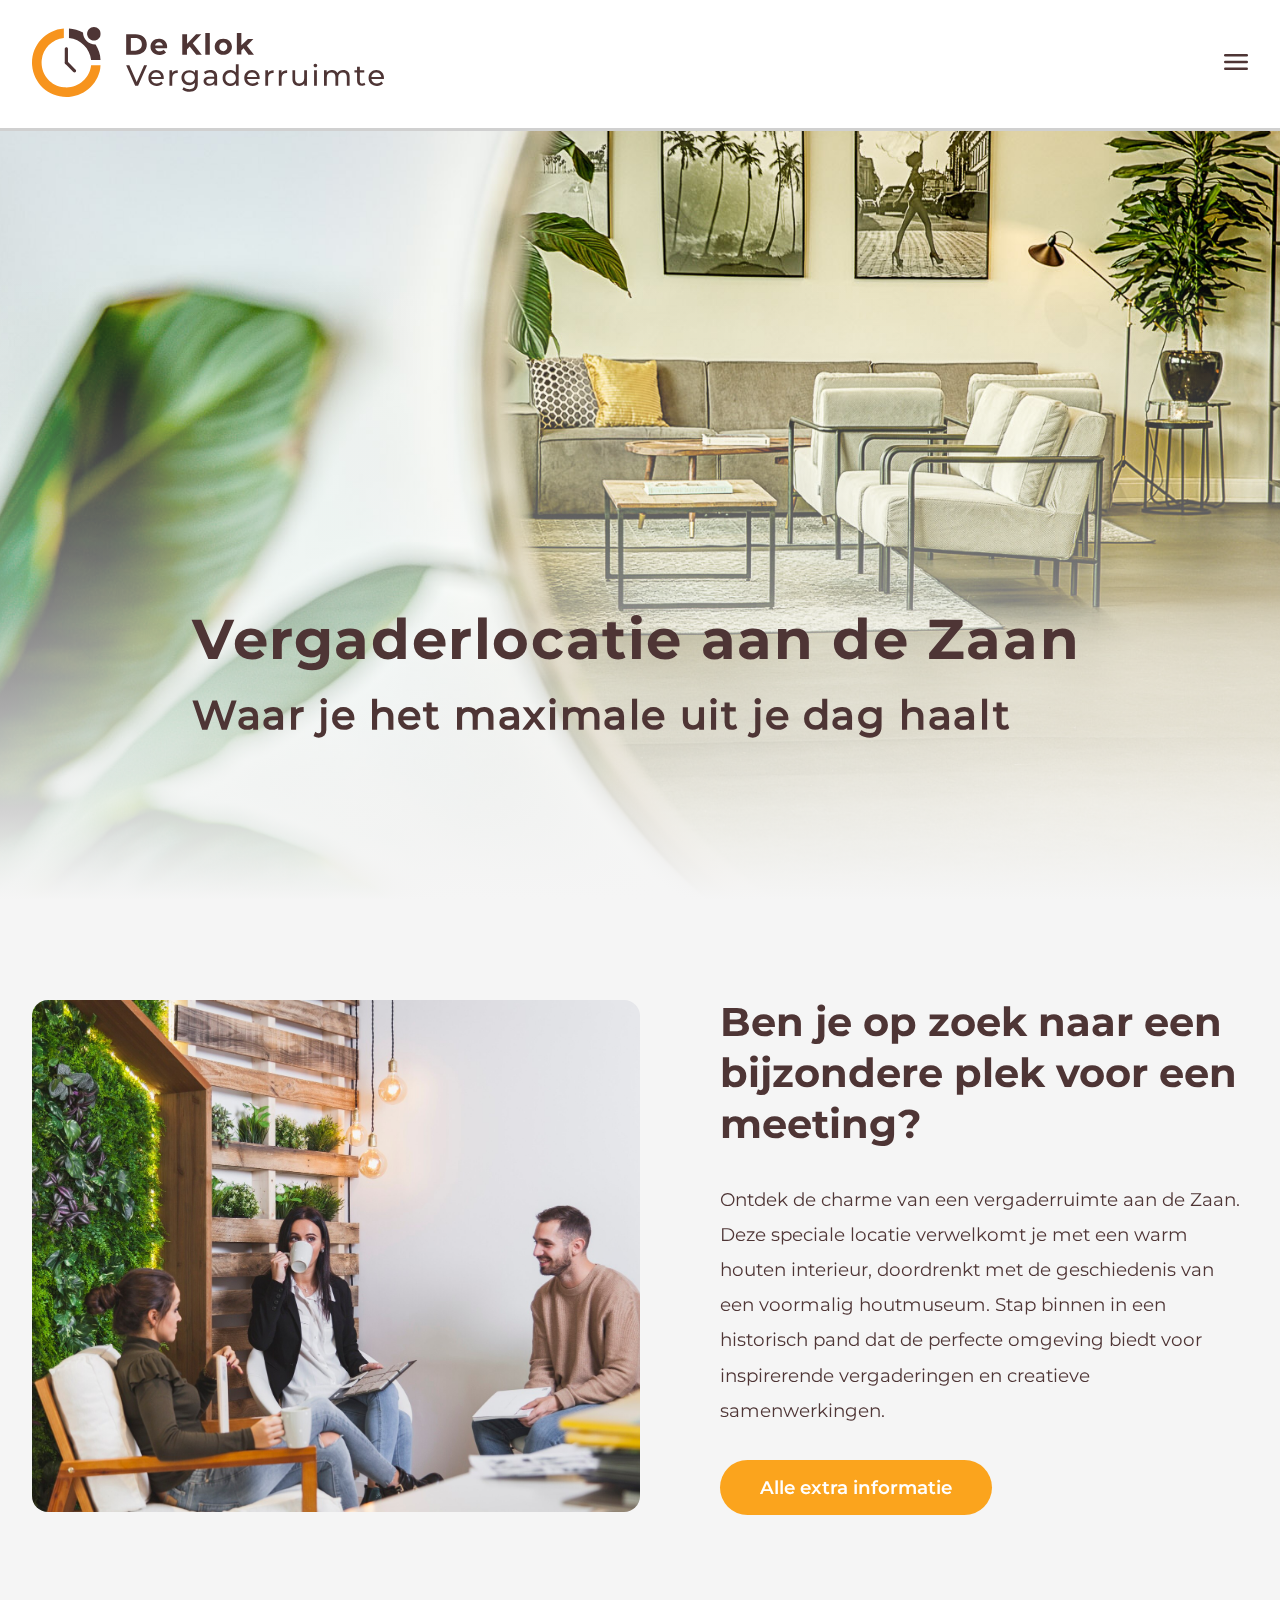
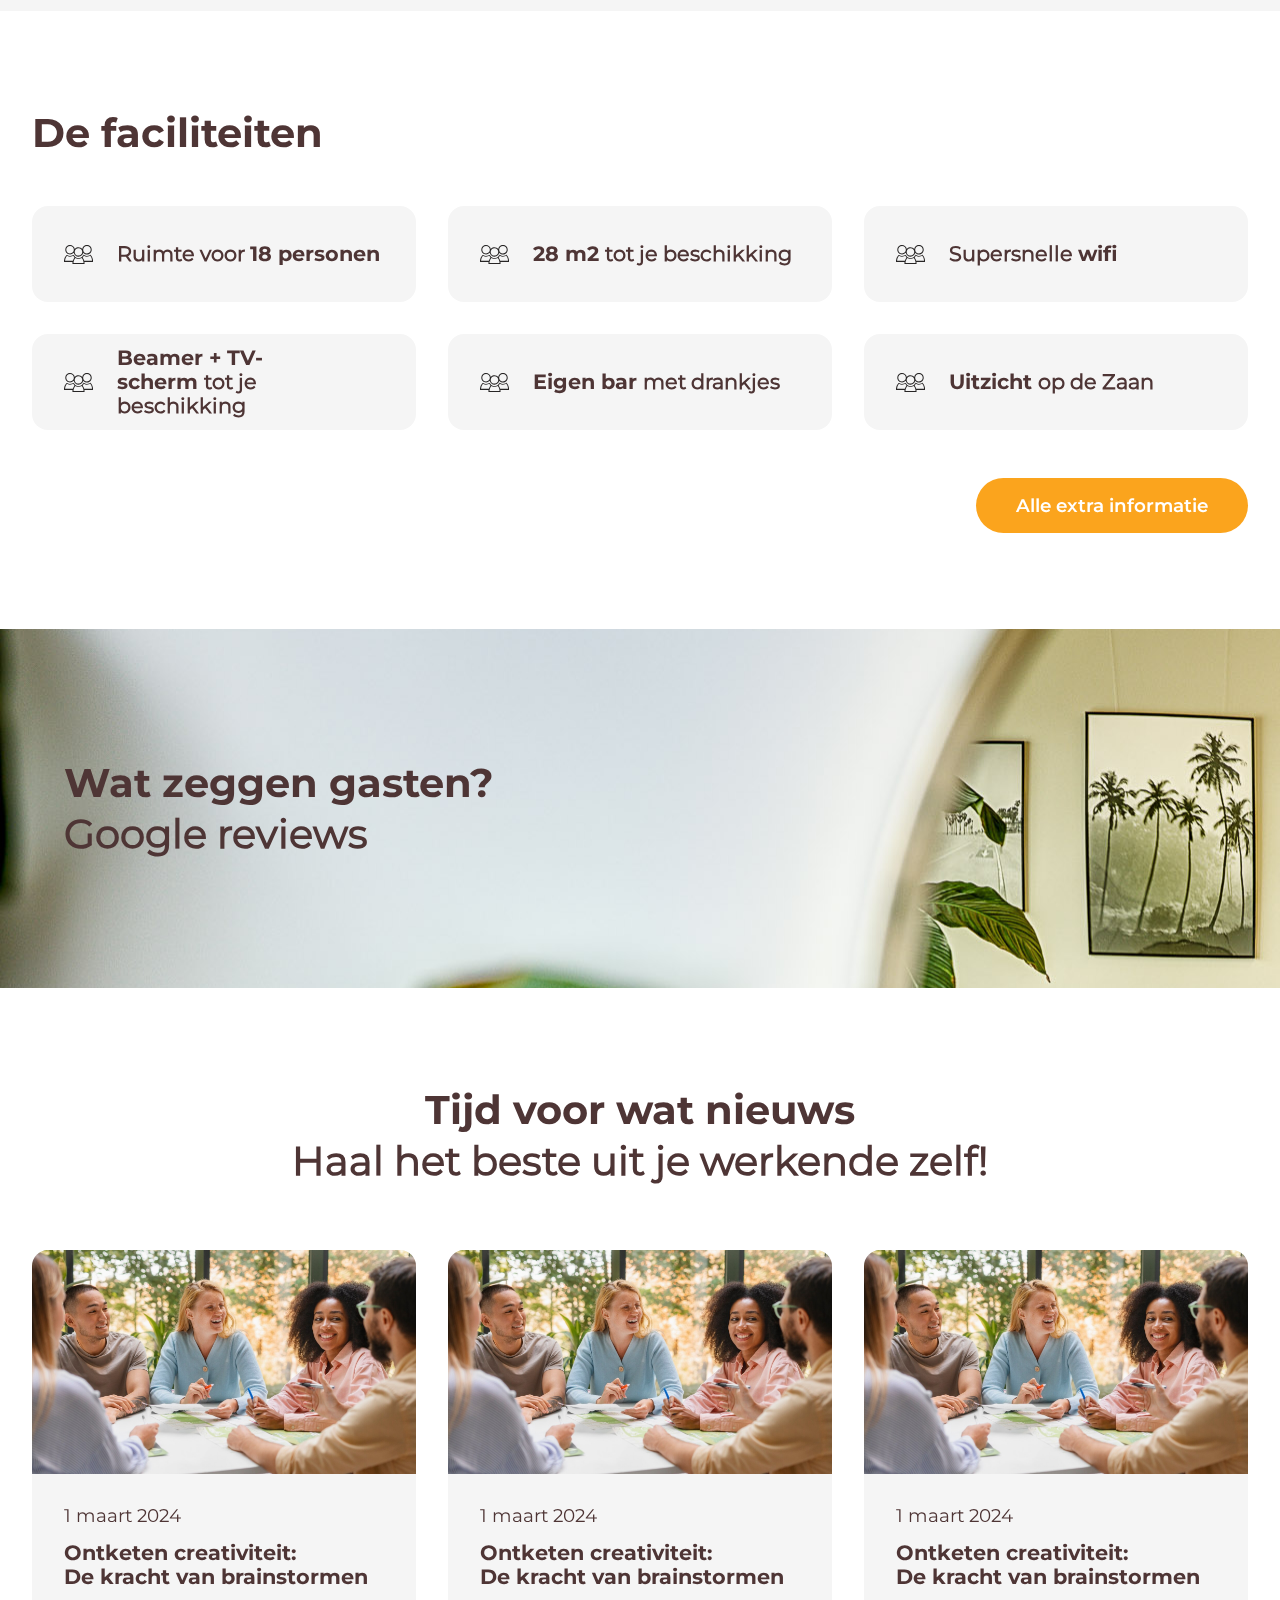
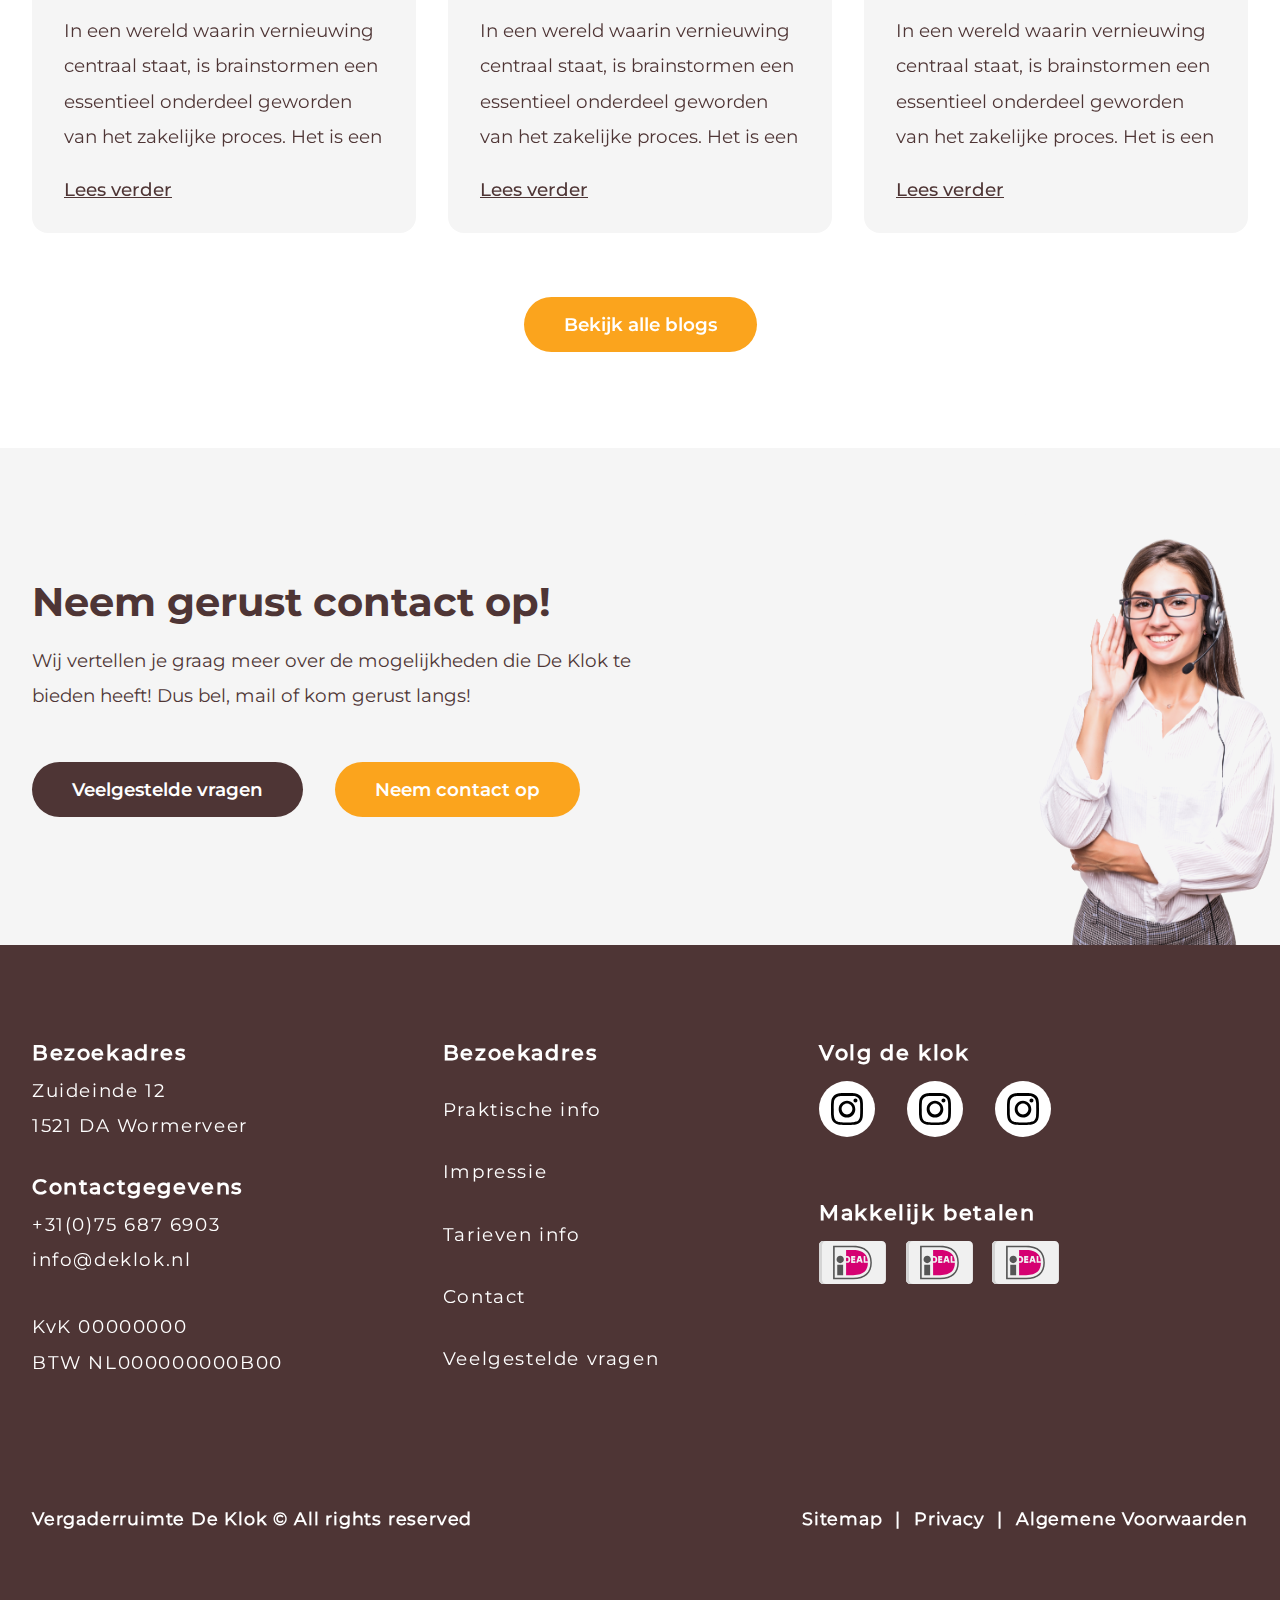
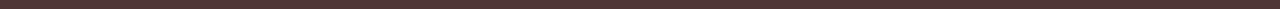
==== commit d4ff8ca1: "Responsive desktop - image slider" ====
--- a/index.html
+++ b/index.html
@@ -13,20 +13,23 @@
 
   <body> 
     
-    <!-- <header> -->
-   
-        <!-- <a href="index.html"><img src="images/general/logoVDK.svg" alt="Logo vergaderrruimte De Klok"></a>
-        <a href="x"><img src="images/general/hamburger.svg" alt="hamburger"></a> -->
-      <!-- <nav>
-        <ul>
-          <li><a href="x">Extra info</a></li>
-          <li><a href="x">Impressie</a></li>
-          <li><a href="x">Tarieven</a></li>
-          <li><a href="x">Contact</a></li>
-          <li><a href="x">Boek De Klok</a></li>
-        </ul>
-      </nav> -->
-    <!-- </header> -->
+    <header>
+      <section class="max-width">
+        <section>
+          <a href="index.html"><img src="images/general/logoVDK.svg" alt="Logo vergaderrruimte De Klok"></a>
+          <a href="x"><img src="images/general/hamburger.svg" alt="hamburger"></a>
+        </section>
+        <!-- <nav>
+          <ul>
+            <li><a href="x">Extra info</a></li>
+            <li><a href="x">Impressie</a></li>
+            <li><a href="x">Tarieven</a></li>
+            <li><a href="x">Contact</a></li>
+            <li><a href="x">Boek De Klok</a></li>
+          </ul>
+        </nav> -->
+      </section>
+    </header>
     <main>
       <section class="atf"> 
         <section class="max-width"> <!--hoe benoem je deze section in-->
@@ -88,9 +91,11 @@
 
 
       <section class="reviews">
-        <h2>Wat zeggen gasten? <br> <span>Google reviews</span></h2>
-        <script src="https://widget.trustmary.com/FcIO0k28k"></script>
-        <!-- <div class='sk-ww-google-reviews' data-embed-id='25377286'></div>-->
+        <section class="max-width">
+          <h2>Wat zeggen gasten? <br> <span>Google reviews</span></h2>
+          <script src="https://widget.trustmary.com/FcIO0k28k"></script>
+          <!-- <div class='sk-ww-google-reviews' data-embed-id='25377286'></div>-->
+        </section>
       </section> 
 
       <section class="blogs max-width">
@@ -148,16 +153,29 @@
 
         <section class="footer-top max-width">
           <section>
-            <ul>
-              <h3>Bezoekadres</h3>
+            
+            <ul>
+              <li><h3>Bezoekadres</h3></li>
               <li><p>Zuideinde 12</p></li>
               <li><p>1521 DA Wormerveer</p></li>
 
-              <h3>Contactgegevens</h3>
+              <li><h3>Contactgegevens</h3></li>
               <li><p>+31(0)75 687 6903</p></li>
               <li><p>info@deklok.nl</p></li>
+
               <li><p>KvK 00000000</p></li>
               <li><p>BTW NL000000000B00</p></li>
+            </ul>
+          </section>
+
+          <section>
+            <ul>
+              <li><h3>Bezoekadres</h3></li>
+              <li><p>Praktische info</p></li>
+              <li><p>Impressie</p></li>
+              <li><p>Tarieven info</p></li>
+              <li><p>Contact</p></li>
+              <li><p>Veelgestelde vragen</p></li>
             </ul>
           </section>
 
@@ -179,7 +197,7 @@
           
         </section>
 
-        <section class="footer-bottom">
+        <section class="footer-bottom max-width">
           <ul>
             
             <li><a href="x"><h4>Algemene Voorwaarden</h4></a></li>
@@ -187,9 +205,8 @@
             <li><a href="x"><h4>Privacy</h4></a></li>
             <li><h4>|</h4></li>
             <li><a href="x"><h4>Sitemap</h4></a></li>
-            <li><h4>Vergaderruimte De Klok © All rights reserved</h4></li>
           </ul>
-        </section>
+          <h4>Vergaderruimte De Klok © All rights reserved</h4>
       </footer>
     </main>
 
--- a/styles/style.css
+++ b/styles/style.css
@@ -1,20 +1,19 @@
-
-
 * {
   margin: 0;
 }
 
 .body {
-    background-color: var(--Grey);
-}
-
-html,body{
-    overflow-x: clip;
+  background-color: var(--Grey);
+}
+
+html,
+body {
+  overflow-x: clip;
 }
 
 /* 1100 */
 .max-width {
-  max-width: 1280px; 
+  max-width: 1280px;
   padding: 6rem 2rem 6rem 2rem;
   margin-left: auto;
   margin-right: auto;
@@ -115,7 +114,7 @@
   font-family: var(--FFRegular);
   text-decoration: none;
   color: var(--White);
-  letter-spacing: 0rem;
+  letter-spacing: 0.05rem;
 }
 
 .footer-top p {
@@ -148,8 +147,6 @@
   text-decoration: none;
 }
 
-
-
 /*************
 /* Links /* 
 /************* */
@@ -161,7 +158,6 @@
   padding: 0;
   font-size: var(--PFS);
   font-family: var(--FFMedium);
-  
 }
 
 /*************
@@ -186,23 +182,35 @@
 /******************************************************************/
 
 header {
+  /* background-color: var(--White); */
+  background-color: var(--White);
   position: fixed;
+  width: 100%;
+  border-bottom: #D0D0D0 solid 0.2em;
+}
+
+header .max-width{
+  padding-top: 0;
+  padding-bottom: 0;
+  
+}
+
+header .max-width > section{
+  display: flex;
+  flex-direction: row;
+  justify-content: center;
+ 
   height: 6rem;
-  padding: 0 2rem;
   width: 100%;
-
+  
   justify-content: space-between;
-  box-sizing: border-box;
-  display: flex;
   align-items: center;
-  background-color: white;
-  border-bottom: red solid 2px;
-  z-index: 1000;
+
 }
 
 /* Logo de Klok*/
 header a:first-child img {
-  width: 15rem;
+  width: 13rem;
 }
 
 /* Hamburger*/
@@ -232,13 +240,13 @@
 
 /* Titel + subtitel groep */
 .atf section:first-child {
-    width: 70%;
+  width: 70%;
   display: flex;
   flex-direction: column;
   align-items: center;
   margin-top: auto;
   gap: 1rem;
-padding-bottom: 2rem;
+  padding-bottom: 2.5rem;
   text-align: center;
 }
 
@@ -316,7 +324,7 @@
   background-color: var(--Grey);
   border-radius: 1rem;
   align-items: center;
-  text-wrap: wrap;
+  /* text-wrap: wrap; */
 }
 
 /* Icon */
@@ -355,16 +363,16 @@
   padding-top: 0 !important;
 }
 
-.reviews h2 {
+.reviews section h2 {
   padding: 2rem;
 }
 
-.reviews h2 span {
+.reviews section h2 span {
   font-family: var(--FFRegular);
 }
 
 .reviews {
-  background-image: url("../images/home/atf.png");
+  background-image: url("../images/home/atf.png") ;
 }
 
 .go4269172405 {
@@ -372,10 +380,11 @@
   background-color: brown;
 }
 
+
+
 /******************************************************************/
 /* Blogs */ /* Blogs */ /* Blogs */ /* Blogs */ /* Blogs */
 /******************************************************************/
-
 
 /* Blog01 */
 .blogs section section {
@@ -388,13 +397,13 @@
   margin: 2rem 0em;
 }
 
-.blogs section > section:nth-child(n+2):nth-child(-n+3){
-    display: none;
+.blogs section > section:nth-child(n + 2):nth-child(-n + 3) {
+  display: none;
 }
 
 .blogs section img {
   border-radius: 1rem 1rem 0 0;
-  height: 10rem;
+  height: 14rem;
   object-fit: cover;
   margin-bottom: 1rem;
 }
@@ -438,9 +447,10 @@
   display: flex;
   flex-direction: row;
   gap: 1.5rem;
-  overflow-x: hidden;
+  /* overflow-x: hidden; */
   background-color: var(--Grey);
   position: relative;
+ 
 }
 
 .contact section:first-of-type {
@@ -461,7 +471,7 @@
   flex-direction: column;
   gap: 1rem;
   align-items: center;
-  position: relative;
+  /* position: relative; */
   left: 0;
 }
 
@@ -474,8 +484,8 @@
   right: -1.5rem;
 }
 
-.contact a{
-    z-index: 1;
+.contact a {
+  z-index: 1;
 }
 
 /******************************************************************/
@@ -504,8 +514,8 @@
 }
 
 /* space between bezoekadres + contact*/
-.footer-top section:first-of-type ul li:nth-of-type(2),
-.footer-top section:first-of-type ul li:nth-of-type(4) {
+.footer-top section:first-of-type ul li:nth-of-type(3),
+.footer-top section:first-of-type ul li:nth-of-type(6) {
   margin-bottom: 2rem;
 }
 
@@ -514,15 +524,21 @@
   margin-bottom: 0.5rem;
 }
 
+/* Direct naar /******************************************************************/
+
+.footer-top section:nth-of-type(2) {
+  display: none;
+}
+
 /* Socials /******************************************************************/
 
 /* Socials title */
-.footer-top section:nth-of-type(2) h3 {
+.footer-top section:nth-of-type(3) h3 {
   margin-bottom: 0.5rem;
 }
 
 /* groep */
-.footer-top section:nth-of-type(2) ul:first-of-type {
+.footer-top section:nth-of-type(3) ul:first-of-type {
   display: flex;
   flex-direction: row;
   list-style: none;
@@ -532,7 +548,7 @@
 }
 
 /* White circle */
-.footer-top section:nth-of-type(2) ul:first-of-type li {
+.footer-top section:nth-of-type(3) ul:first-of-type li {
   display: flex;
   justify-content: center;
   align-items: center;
@@ -543,7 +559,7 @@
 }
 
 /* Icon */
-.footer-top section:nth-of-type(2) ul:first-of-type li a img {
+.footer-top section:nth-of-type(3) ul:first-of-type li a img {
   border-radius: 0;
   width: 1.5rem;
   display: block;
@@ -551,17 +567,17 @@
 
 /* Betalen /******************************************************************/
 
-.footer-top section:nth-of-type(2) ul:nth-of-type(2) {
+.footer-top section:nth-of-type(3) ul:nth-of-type(2) {
   display: flex;
   flex-direction: row;
   flex-wrap: wrap;
   list-style: none;
-  gap: 0.5rem;
+  gap: 1rem;
   padding: 0;
 }
 
 /* Icons bank */
-.footer-top section:nth-of-type(2) ul:nth-of-type(2) li img {
+.footer-top section:nth-of-type(3) ul:nth-of-type(2) li img {
   width: 3rem;
   border-radius: 0;
   display: block;
@@ -572,15 +588,26 @@
 /* Footer-Bottom */ /* Footer-Bottom */ /* Footer-Bottom */
 /******************************************************************/
 
+.footer-bottom{
+  padding-top: 2rem;
+  padding-bottom: 3rem;
+  display: flex;
+  flex-direction: column;
+  align-items: center;
+  gap: 0.5rem;
+}
+
 .footer-bottom ul {
-  padding: 3rem 3rem;
   flex-wrap: wrap;
   display: flex;
   flex-direction: row;
   list-style: none;
   justify-content: center;
   gap: 0.8rem;
-}
+  padding-left: 0;
+}
+
+
 
 /******************************************************************/
 /* Media Queries Desktop */ /* Media Queries   /* Media Queries
@@ -588,21 +615,26 @@
 
 @media only screen and (min-width: 1080px) {
   h1 {
-    font-size: 3rem;
+    font-size: 3.5rem;
+    letter-spacing: 0.1rem;
+  }
+
+  .atf h2 {
+    letter-spacing: 0.1rem;
   }
 
   h2,
   .atf section h2 {
-    font-size: 2rem;
-    line-height: 2.8rem;
+    font-size: 2.5rem;
+    line-height: 3.2rem;
   }
 
   h3 {
     font-size: 1.3rem;
   }
 
-  h4 {
-    font-size: 1.4rem;
+  .footer-bottom h4 {
+    font-size: 1.1rem;
   }
 
   p {
@@ -610,6 +642,32 @@
     line-height: 2.2rem;
   }
 
+.atf a,
+.intro a,
+.facilities a,
+.blogs > a,
+.contact a:first-of-type {
+  font-size: 1.15rem;
+}
+
+
+.blogs section a:last-child {
+  font-size: 1.15rem;
+}
+
+
+  /* header */ /* header */ /* header */ /* header /* header */ /* header */
+  /* header */ /* header */ /* header */ /* header /* header */ /* header */
+
+header .max-width > section{
+  height: 8rem;
+}
+
+/* Logo de Klok*/
+header a:first-child img {
+  width: 22rem;
+}
+
   /* ATF */ /* ATF */ /* ATF */ /* ATF /* ATF */ /* ATF */
   /* ATF */ /* ATF */ /* ATF */ /* ATF /* ATF */ /* ATF */
 
@@ -617,20 +675,27 @@
     width: 100%;
   }
 
-    /* Titel + subtitel groep */
-    .atf section:first-child {
-        display: flex;
-        flex-direction: column;
-        align-items: flex-start;
-        text-align: left;
-    }
-
-    /* Button */
-    .atf a{
-        display: none;
-    }
-    
-    
+  /* Titel + subtitel groep */
+  .atf section:first-child {
+    display: flex;
+    flex-direction: column;
+    align-items: flex-start;
+    text-align: left;
+    padding-bottom: 10rem;
+  }
+
+  /* Button */
+  .atf a {
+    display: none;
+  }
+
+  .atf {
+    background-image: linear-gradient(
+        rgba(0, 0, 0, 0) 30%,
+        rgba(245, 245, 245, 1)
+      ),
+      url("../images/home/atf.png");
+  }
 
   /* Intro */ /* Intro */ /* Intro */ /* Intro /* Intro */ /* Intro */
   /* Intro */ /* Intro */ /* Intro */ /* Intro /* Intro */ /* Intro */
@@ -641,8 +706,6 @@
     flex-direction: row-reverse;
     gap: 5rem;
     align-items: center;
-    padding-left: 0;
-    padding-right: 0;
   }
 
   /* Tekst + button */
@@ -659,92 +722,179 @@
     object-position: -6rem;
   }
 
- /* facilities */ /* facilities */ /* facilities */ /* facilities /* facilities */ 
-/* facilities */ /* facilities */ /* facilities */ /* facilities /* facilities */ 
-
-.facilities{
+  /* facilities */ /* facilities */ /* facilities */ /* facilities /* facilities */
+  /* facilities */ /* facilities */ /* facilities */ /* facilities /* facilities */
+
+  .facilities {
     gap: 3rem;
-}
-.facilities ul{
+  }
+  .facilities ul {
     gap: 2rem;
-}
-  
+  }
+
   .facilities ul li {
     width: calc(33.33% - 8rem);
-    flex-grow: 1; 
-  }
-  
+    flex-grow: 1;
+  }
+
   /* 4de facility */
   .facilities ul li:nth-of-type(4) h3 {
     width: 70%;
   }
-  
+
   /* Button */
   .facilities a {
     margin-right: 0;
   }
 
-  /* blogs */ /* blogs */ /* blogs */ /* blogs /* blogs */ 
-    /* blogs */ /* blogs */ /* blogs */ /* blogs /* blogs */ 
-
-    .blogs{
-        display: flex;
-        flex-direction: column;
-        align-items: center;
-        gap: 2rem;
-    }
-
-    .blogs h2{
-        text-align: center;
-    }
-
-    .blogs section > section:nth-child(n+2):nth-child(-n+3){
-        display: flex;
-    }
-
-    .blogs section{
-        display: flex;
-        flex-direction: row;
-        gap: 2rem
-    }
-
-
-      /* Contact */ /* Contact */ /* Contact */ /* Contact /* Contact */ 
-        /* Contact */ /* Contact */ /* Contact */ /* Contact /* Contact */ 
-
-
-    .contact{
-        padding: 8rem 0;
-    }
-
-    .contact img{
+  /* blogs */ /* blogs */ /* blogs */ /* blogs /* blogs */
+  /* blogs */ /* blogs */ /* blogs */ /* blogs /* blogs */
+
+  /* Titel + blogs + button onder elkaar */
+  .blogs {
+    display: flex;
+    flex-direction: column;
+    align-items: center;
+    gap: 2rem;
+  }
+
+  /* Titel */
+  .blogs h2 {
+    text-align: center;
+  }
+
+  /* Blog 2+3 zichtbaar */
+  .blogs section > section:nth-child(n + 2):nth-child(-n + 3) {
+    display: flex;
+  }
+
+  /* Blogs groep */
+  .blogs section {
+    display: flex;
+    flex-direction: row;
+    gap: 2rem;
+  }
+
+  /* Contact */ /* Contact */ /* Contact */ /* Contact /* Contact */
+  /* Contact */ /* Contact */ /* Contact */ /* Contact /* Contact */
+
+  /* extra space section */
+  .contact {
+    padding-top: 8rem;
+    padding-bottom: 8rem;
+  }
+
+  /* contactpersoon */
+  .contact img {
     width: 18rem;
-    }
-
-    .contact.max-width > section > section {
-        flex-direction: row-reverse;
-        gap: 2rem;
-    }
-
-    .contact a:nth-of-type(2){
-        background-color: var(--Brown);
-        color: var(--White);
-        border-radius: 100rem;
-        display: inline-block;
-        padding: 1rem 2.5rem;
-        width: fit-content;
-        font-family: var(--FFSemiBold);
-        font-size: var(--ButtonFS);
-        text-decoration: none;
-    }
-
-
-
-
-
-}
-
-@media only screen and (max-width: 1080px){
+  }
+
+  /* Buttons */
+  .contact.max-width > section > section {
+    flex-direction: row-reverse;
+    gap: 2rem;
+  }
+
+  /* Button brown */
+  .contact a:nth-of-type(2) {
+    background-color: var(--Brown);
+    color: var(--White);
+    border-radius: 100rem;
+    display: inline-block;
+    padding: 1rem 2.5rem;
+    width: fit-content;
+    font-family: var(--FFSemiBold);
+    font-size: 1.15rem;
+    text-decoration: none;
+    
+  }
+
+  /* Footer */ /* Footer */ /* Footer */ /* Footer /* Footer */
+  /* Footer */ /* Footer */ /* Footer */ /* Footer /* Footer */
+
+  /* 3x section row */
+  .footer-top {
+    padding-top: 6rem;
+    padding-bottom: 4rem;
+    display: flex;
+    flex-direction: row;
+    gap: 10rem;
+  }
+
+  /* show direct naar */
+  .footer-top section:nth-of-type(2) {
+    display: flex;
+  }
+
+  /* opmaak direct naar */
+  .footer-top section:nth-of-type(2) ul {
+    list-style-type: none;
+    display: flex;
+    flex-direction: column;
+    gap: 1.7rem;
+    padding: 0;
+  }
+
+  /* extra space socials en betalen */
+  .footer-top section:nth-of-type(3) ul:first-of-type {
+    margin-bottom: 4rem;
+  }
+
+  /* space tussen icons betalen */
+  .footer-top section:nth-of-type(3) ul:nth-of-type(2) {
+    gap: 1.2rem;
+  }
+
+  .footer-top section:nth-of-type(3) ul:first-of-type li a img {
+    width: 2rem;
+  }
+
+  /* icons betalen groter */
+  .footer-top section:nth-of-type(3) ul:nth-of-type(2) li img {
+    width: 4.2rem;
+  }
+
+  /* White circle */
+  .footer-top section:nth-of-type(3) ul:first-of-type li {
+    width: 3.5rem;
+    height: 3.5rem;
+  }
+
+  /* space tussen h3 + icons */
+  .footer-top section:nth-of-type(3) h3 {
+    margin-bottom: 1rem;
+  }
+
+  /* Footer-bottom */ /* Footer-bottom */ /* Footer-bottom */ /* Footer-bottom */
+
+
+  .footer-bottom{
+    display: flex;
+    flex-direction: row-reverse;
+   justify-content: space-between;
+  }
+
+  .footer-bottom ul {
+  padding-top: 2rem;
+  padding-bottom: 2rem;
+ 
+  display: flex;
+  flex-direction: row-reverse;
+
+  
+  gap: 0.8rem;
+}
+
+.footer-bottom ul li{
+  justify-content: flex-end;
+}
+
+  .footer-bottom ul li:last-child {
+   justify-content: flex-start;
+  }
+}
+
+/* @media only screen and (max-width: 1080px){
 
 h2{
     background-color: red;
@@ -752,4 +902,4 @@
 
 
 
-}+} */
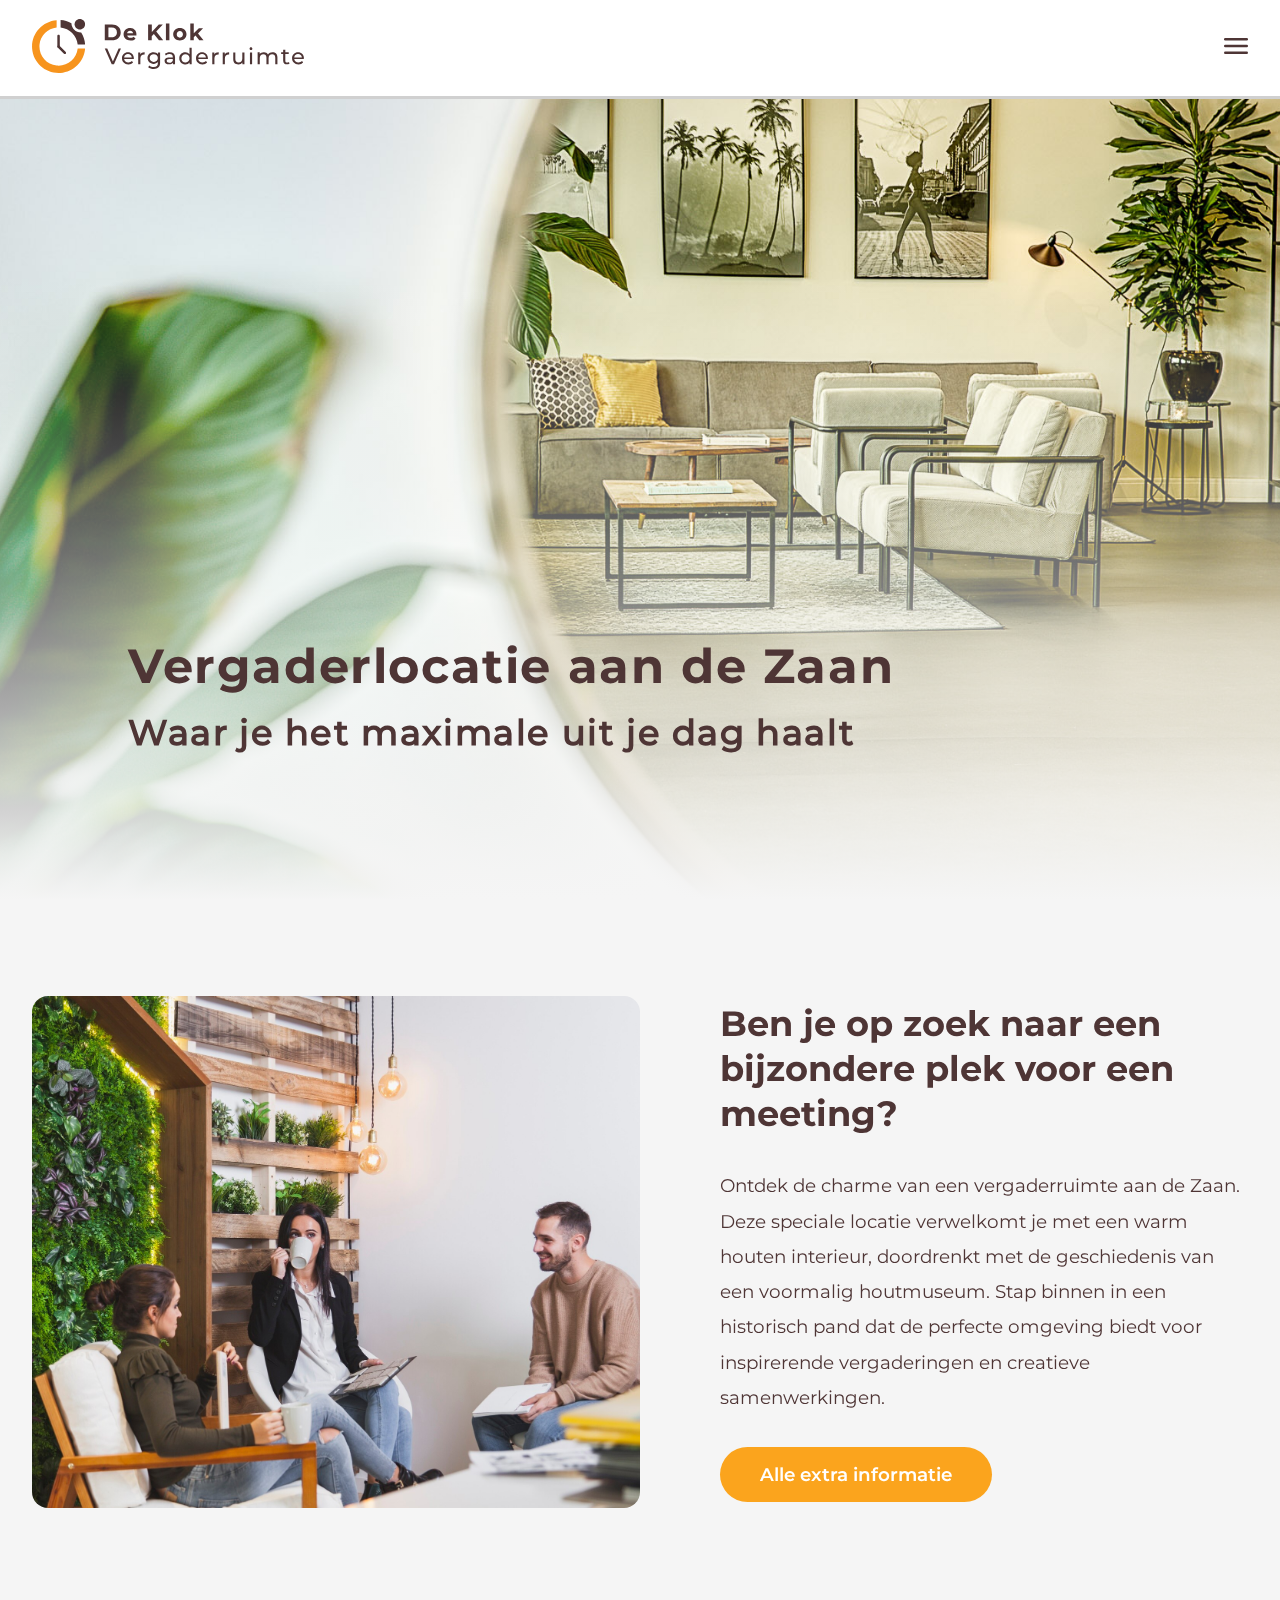
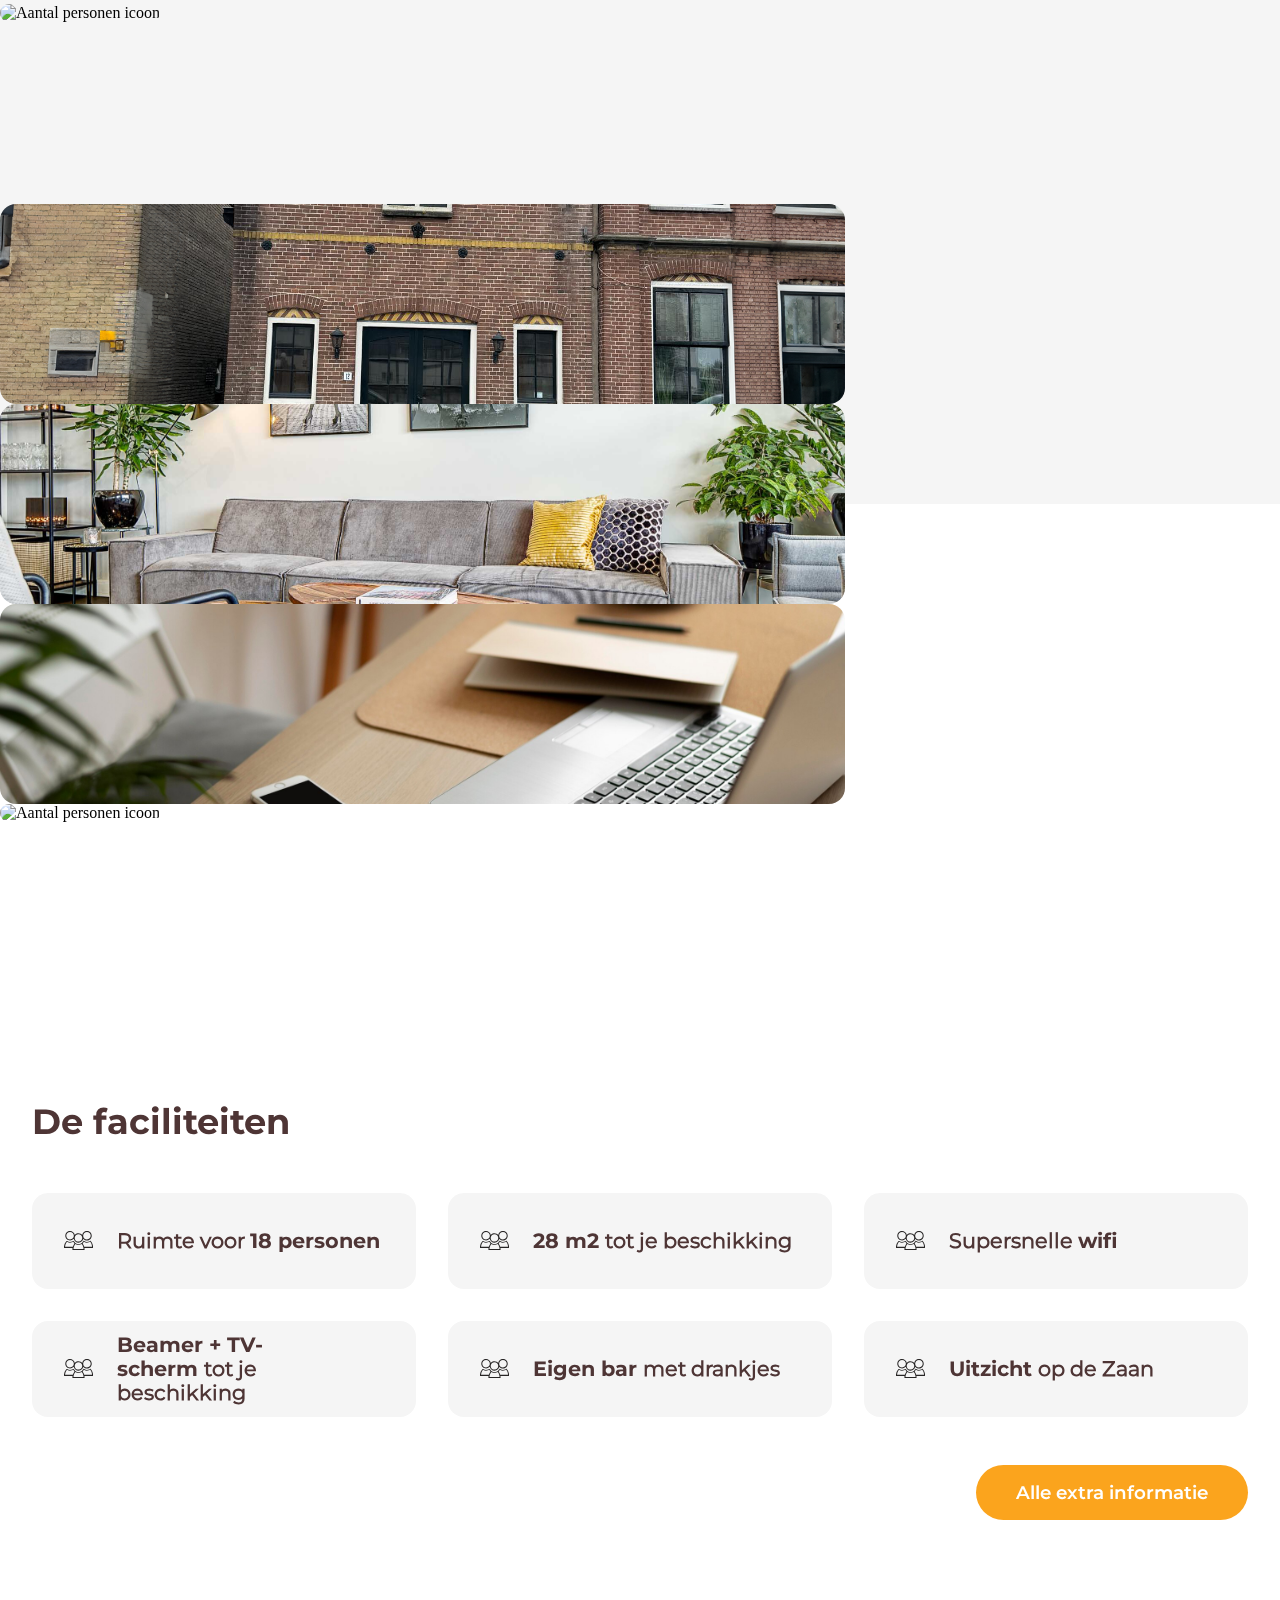
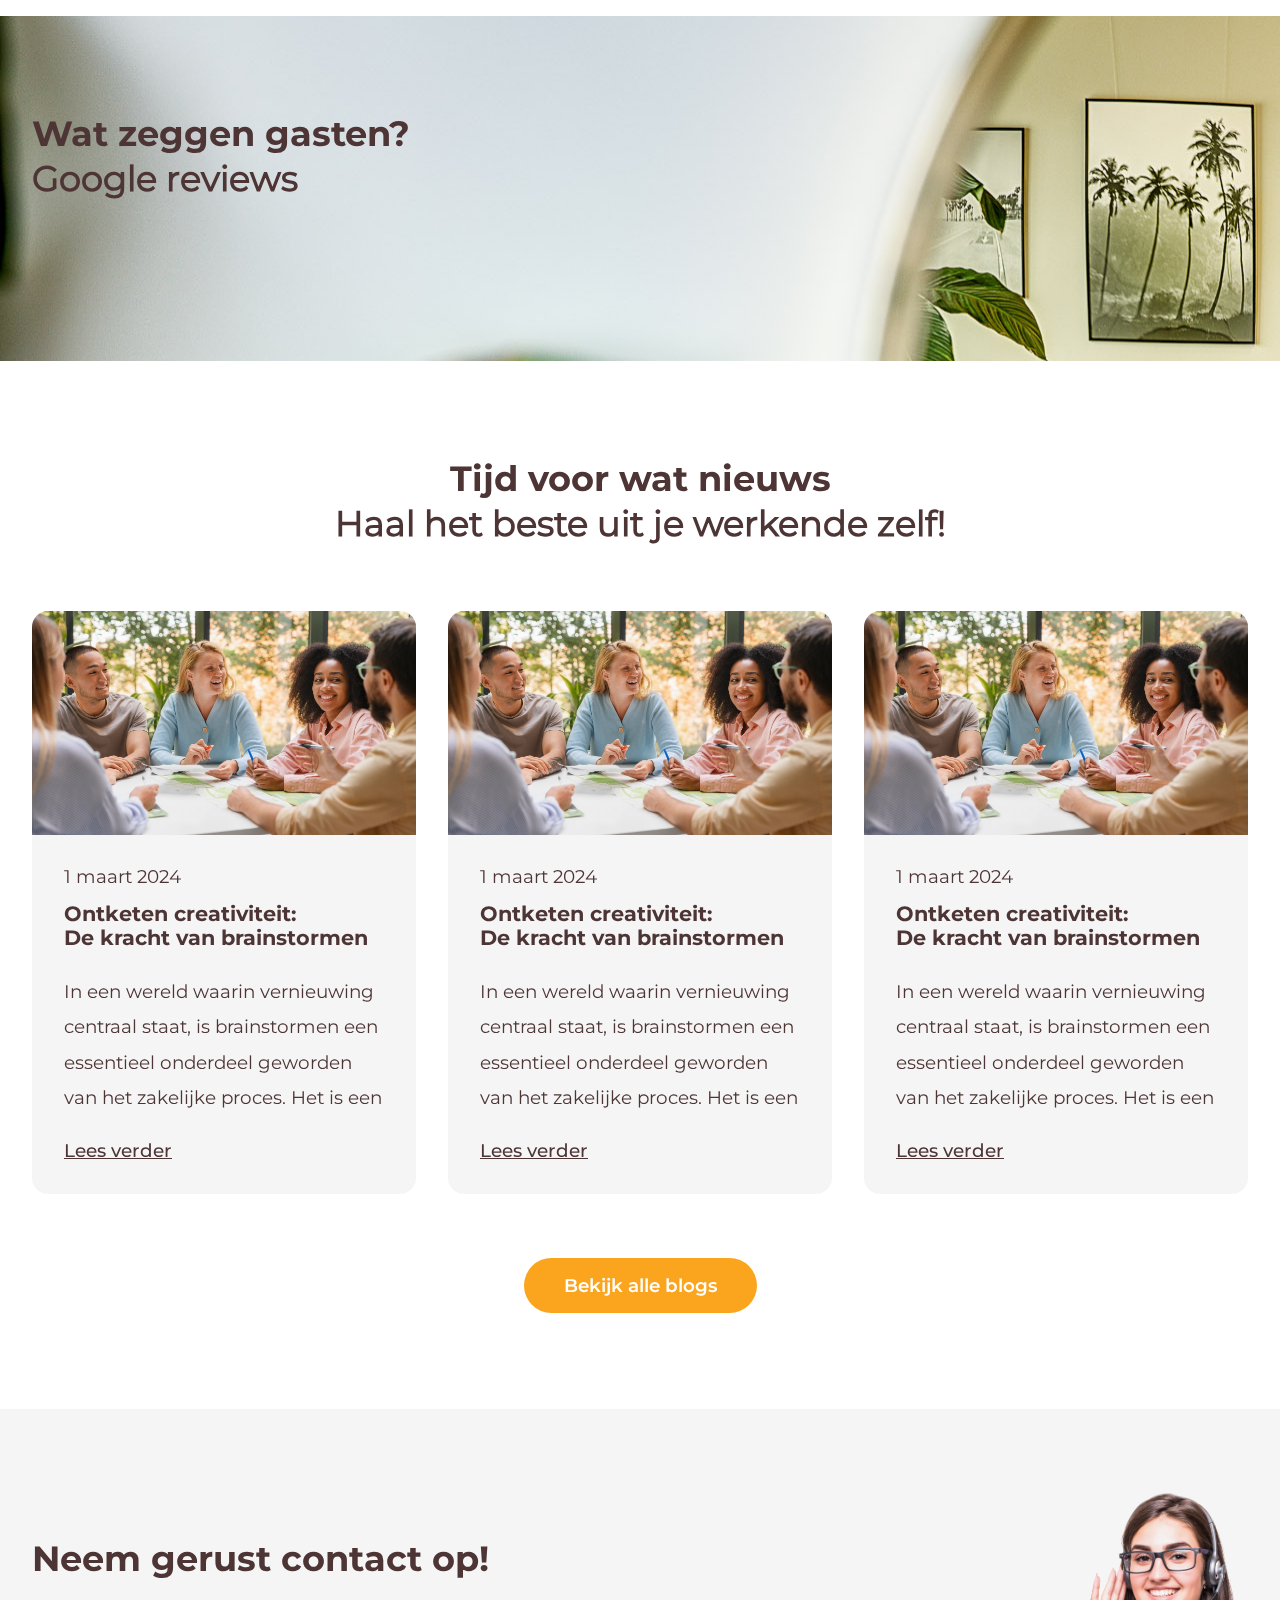
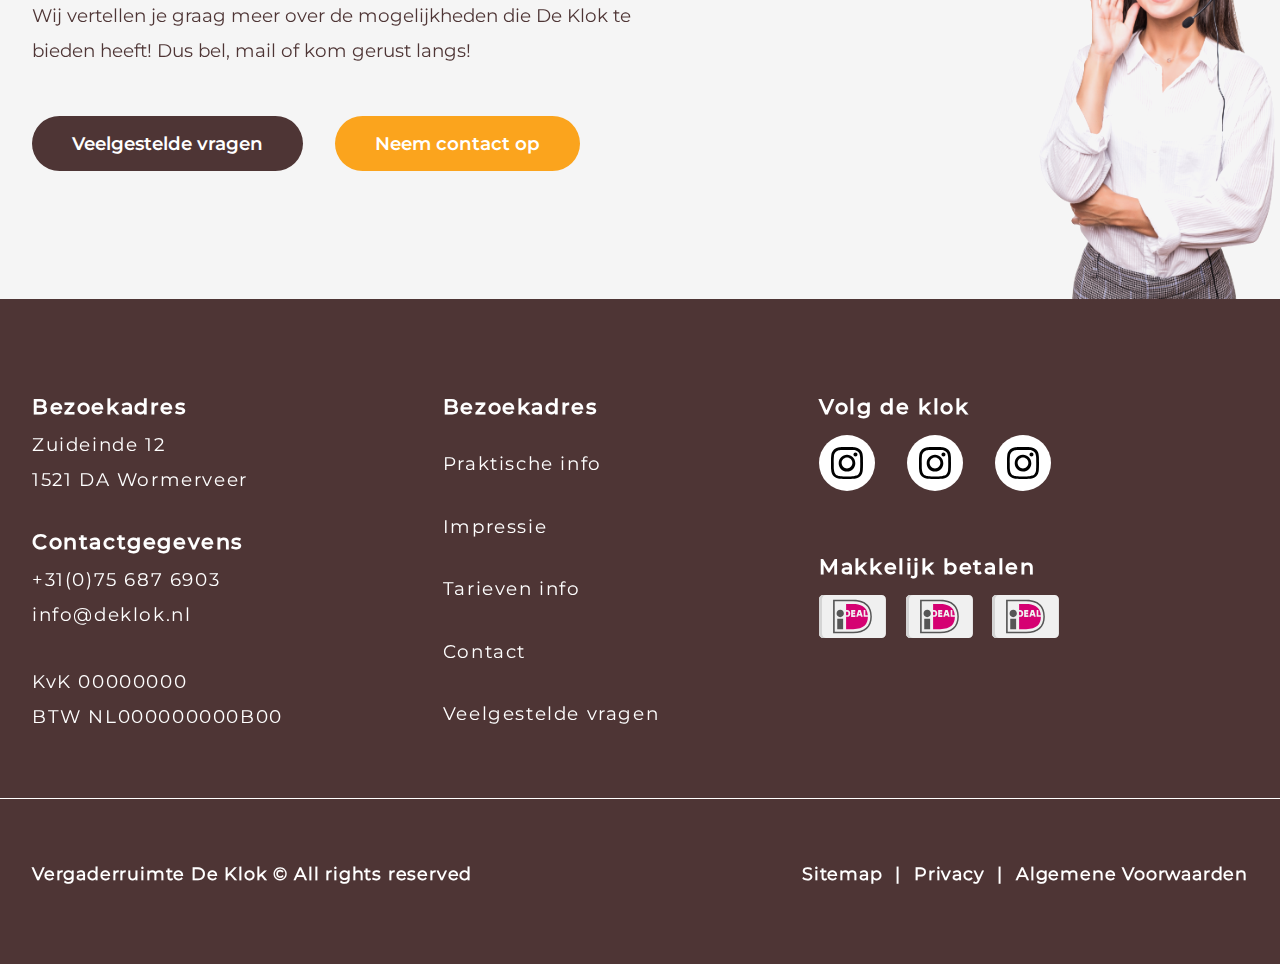
==== commit 9fa84776: "image slider toegevoegd, nog niet responsive" ====
--- a/index.html
+++ b/index.html
@@ -9,6 +9,7 @@
 
     <link href="styles/style.css" rel="stylesheet">
     <link rel="icon" type="image/svg+xml" href="images/favicon.svg">
+    <link rel="stylesheet" href="//cdnjs.cloudflare.com/ajax/libs/flickity/1.0.0/flickity.css">
   </head>
 
   <body> 
@@ -50,13 +51,15 @@
         </section>
       </section>
 
-      <!-- <section class="img-row"> 
-        <img src="images/home/imgrow01_04.png" alt="x">
-        <img src="images/home/imgrow02.png" alt="x">
-        <img src="images/home/imgrow03.png" alt="x">
-        <img src="images/home/imgrow01_04.png" alt="x">
-        <img src="images/home/imgrow05.jpg" alt="x">
-      </section> -->
+      <section class="gallery js-flickity" data-flickity-options='{ "wrapAround": true }'>
+        <div class="gallery-cell"><img src="images/home/imgrow01_04.png" alt="Aantal personen icoon"></div>
+        <div class="gallery-cell"><img src="images/home/imgrow02.png" alt="Aantal personen icoon"></div>
+        <div class="gallery-cell"><img src="images/home/imgrow03.png" alt="Aantal personen icoon"></div>
+        <div class="gallery-cell"><img src="images/home/imgrow05.jpg" alt="Aantal personen icoon"></div>
+        <div class="gallery-cell"><img src="images/home/imgrow01_04.png" alt="Aantal personen icoon"></div>
+      </section>   
+
+
 
       <section class="facilities max-width">
         <h2>De faciliteiten</h2>
@@ -171,11 +174,11 @@
           <section>
             <ul>
               <li><h3>Bezoekadres</h3></li>
-              <li><p>Praktische info</p></li>
-              <li><p>Impressie</p></li>
-              <li><p>Tarieven info</p></li>
-              <li><p>Contact</p></li>
-              <li><p>Veelgestelde vragen</p></li>
+              <li><a href="x"><p>Praktische info</p></a></li>
+              <li><a href="x"><p>Impressie</p></a></li>
+              <li><a href="x"><p>Tarieven info</p></a></li>
+              <li><a href="x"><p>Contact</p></a></li>
+              <li><a href="x"><p>Veelgestelde vragen</p></a></li>
             </ul>
           </section>
 
@@ -207,9 +210,13 @@
             <li><a href="x"><h4>Sitemap</h4></a></li>
           </ul>
           <h4>Vergaderruimte De Klok © All rights reserved</h4>
+        </section>
       </footer>
     </main>
 
+    
     <script defer src="x"></script>
+    <script src="//cdnjs.cloudflare.com/ajax/libs/flickity/1.0.0/flickity.pkgd.js"></script>
+    <script id="rendered-js"></script>
   </body>
 </html>
--- a/styles/style.css
+++ b/styles/style.css
@@ -18,6 +18,14 @@
   margin-left: auto;
   margin-right: auto;
 }
+
+
+
+
+
+
+
+
 
 /******************************************************************/
 /* CUSTOM PROPERTIES 
@@ -187,6 +195,7 @@
   position: fixed;
   width: 100%;
   border-bottom: #D0D0D0 solid 0.2em;
+  z-index: 2;
 }
 
 header .max-width{
@@ -200,7 +209,7 @@
   flex-direction: row;
   justify-content: center;
  
-  height: 6rem;
+  height: 4.5rem;
   width: 100%;
   
   justify-content: space-between;
@@ -240,13 +249,13 @@
 
 /* Titel + subtitel groep */
 .atf section:first-child {
-  width: 70%;
+  width: 80%;
   display: flex;
   flex-direction: column;
   align-items: center;
   margin-top: auto;
   gap: 1rem;
-  padding-bottom: 2.5rem;
+  padding-bottom: 3rem;
   text-align: center;
 }
 
@@ -255,6 +264,7 @@
   width: 80%;
   font-family: var(--FFMedium);
   font-size: var(--H2FS);
+  margin-bottom: 2rem;
 }
 
 /******************************************************************/
@@ -281,22 +291,41 @@
 /******************************************************************/
 /* img-row */ /* img-row */ /* img-row */ /* img-row */
 /******************************************************************/
-.img-row {
-  display: flex;
-  flex-direction: row;
-  gap: 1rem;
-  overflow-x: scroll;
-  scroll-snap-type: x mandatory;
-  background-color: rgb(239, 218, 218);
-  width: max-content;
-}
-
-.img-row img {
-  width: 12rem;
-  height: 12rem;
+/* external css: flickity.css */
+
+
+
+.gallery {
+  background: linear-gradient(rgb(245, 245, 245) 50%, #ffffff 50%);
+  /* padding: 0;
+  padding: -20%; */
+}
+
+.gallery-cell{
+  width: 66%;
+  height: 200px;
+  margin-right: 10px;
+  border-radius: 1rem;
+  counter-increment: gallery-cell;
+
+}
+
+.gallery img{
+  width: 100%;
+  height: 200px;
   object-fit: cover;
-  scroll-snap-align: center;
-}
+  border-radius: 1rem;
+}
+
+.flickity-prev-next-button{
+  display: none !important;
+}
+
+.dot{
+  background-color: var(--Brown) !important;
+}
+
+
 
 /******************************************************************/
 /* facilities */ /* facilities */ /* facilities */
@@ -339,10 +368,10 @@
 }
 
 /* 4de facility */
-.facilities ul li:nth-of-type(4) h3 {
-  width: 65%;
+/* .facilities ul li:nth-of-type(4) h3 {
+  width: 75%;
   overflow-wrap: break-word;
-}
+} */
 
 /* Button */
 .facilities a {
@@ -359,12 +388,13 @@
   display: none !important;
 }
 
-.go316439965 {
-  padding-top: 0 !important;
+.reviews .max-width{
+  padding-top: 2rem;
+  padding-bottom: 4rem;
 }
 
 .reviews section h2 {
-  padding: 2rem;
+  padding-bottom: 2rem;
 }
 
 .reviews section h2 span {
@@ -375,10 +405,6 @@
   background-image: url("../images/home/atf.png") ;
 }
 
-.go4269172405 {
-  display: none;
-  background-color: brown;
-}
 
 
 
@@ -447,18 +473,19 @@
   display: flex;
   flex-direction: row;
   gap: 1.5rem;
-  /* overflow-x: hidden; */
+  overflow-x: hidden;
   background-color: var(--Grey);
   position: relative;
- 
-}
-
+
+}
+
+/* Tekst + buttons */
 .contact section:first-of-type {
   display: flex;
   flex-direction: column;
   gap: 1rem;
   align-items: flex-start;
-  
+
 }
 
 .contact.max-width > section > h2 + p {
@@ -466,24 +493,26 @@
   margin-bottom: 2rem;
 }
 
+/* button + link*/
 .contact.max-width > section > section {
   display: flex;
   flex-direction: column;
   gap: 1rem;
   align-items: center;
-  /* position: relative; */
+  position: relative;
   left: 0;
 }
 
 .contact img {
   width: 13rem;
   mix-blend-mode: darken;
-  object-fit: cover;
+  /* object-fit: cover; */
   position: absolute;
   bottom: 0rem;
   right: -1.5rem;
 }
 
+/* button */
 .contact a {
   z-index: 1;
 }
@@ -584,6 +613,11 @@
   margin: 0 auto;
 }
 
+.footer-top a {
+  text-decoration: none;
+}
+
+
 /******************************************************************/
 /* Footer-Bottom */ /* Footer-Bottom */ /* Footer-Bottom */
 /******************************************************************/
@@ -595,7 +629,13 @@
   flex-direction: column;
   align-items: center;
   gap: 0.5rem;
-}
+  border-top: white 1px solid;
+}
+
+
+
+  
+
 
 .footer-bottom ul {
   flex-wrap: wrap;
@@ -609,13 +649,14 @@
 
 
 
+
 /******************************************************************/
 /* Media Queries Desktop */ /* Media Queries   /* Media Queries
 /******************************************************************/
 
 @media only screen and (min-width: 1080px) {
   h1 {
-    font-size: 3.5rem;
+    font-size: 3rem;
     letter-spacing: 0.1rem;
   }
 
@@ -625,8 +666,8 @@
 
   h2,
   .atf section h2 {
-    font-size: 2.5rem;
-    line-height: 3.2rem;
+    font-size: 2.2rem;
+    line-height: 2.8rem;
   }
 
   h3 {
@@ -660,12 +701,12 @@
   /* header */ /* header */ /* header */ /* header /* header */ /* header */
 
 header .max-width > section{
-  height: 8rem;
+  height: 6rem;
 }
 
 /* Logo de Klok*/
 header a:first-child img {
-  width: 22rem;
+  width: 17rem;
 }
 
   /* ATF */ /* ATF */ /* ATF */ /* ATF /* ATF */ /* ATF */
@@ -681,7 +722,7 @@
     flex-direction: column;
     align-items: flex-start;
     text-align: left;
-    padding-bottom: 10rem;
+    padding-bottom: 7rem;
   }
 
   /* Button */
@@ -745,6 +786,19 @@
   /* Button */
   .facilities a {
     margin-right: 0;
+  }
+
+  /* Reviews */ /* Reviews */ /* Reviews */ /* Reviews /* Reviews */
+  /* Reviews */ /* Reviews */ /* Reviews */ /* Reviews /* Reviews */
+
+
+  .reviews .max-width{
+    padding-top: 6rem;
+    padding-bottom: 6rem;
+  }
+
+  .reviews section h2 {
+    padding-bottom: 4rem;
   }
 
   /* blogs */ /* blogs */ /* blogs */ /* blogs /* blogs */
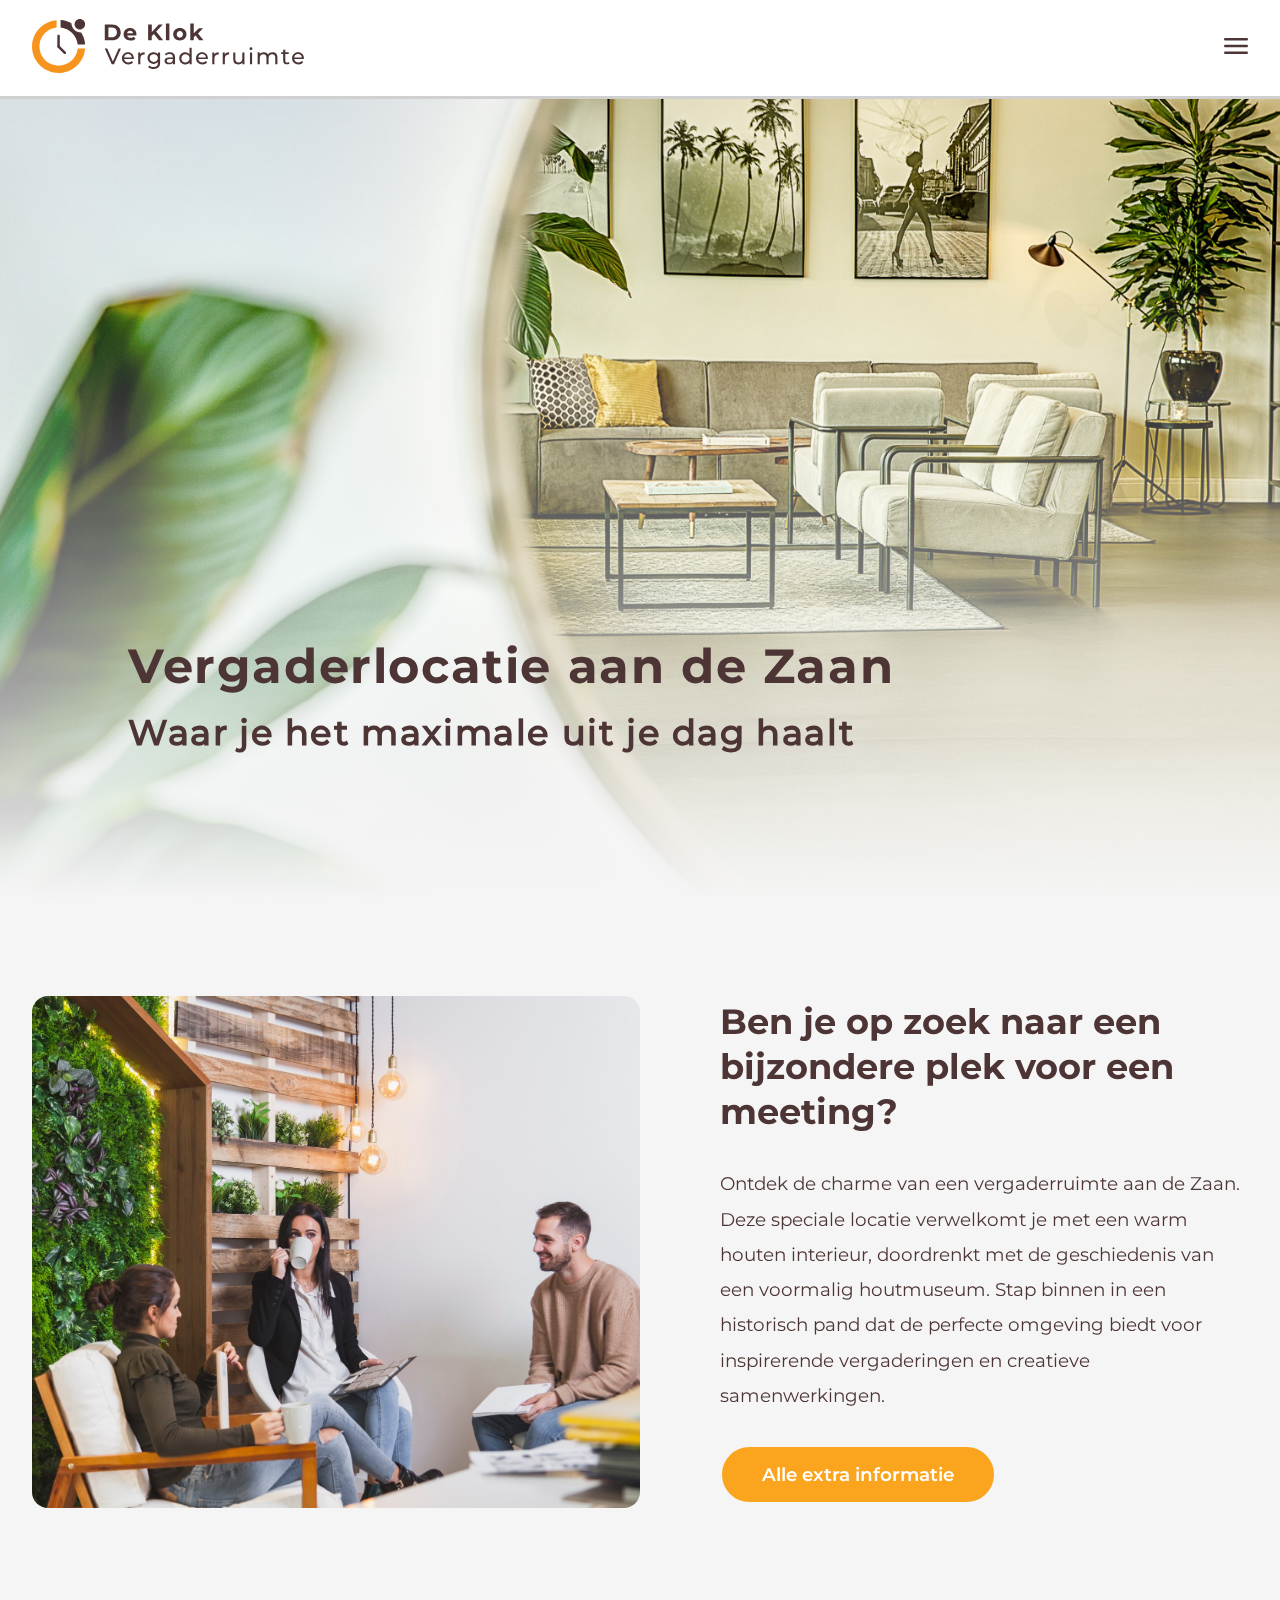
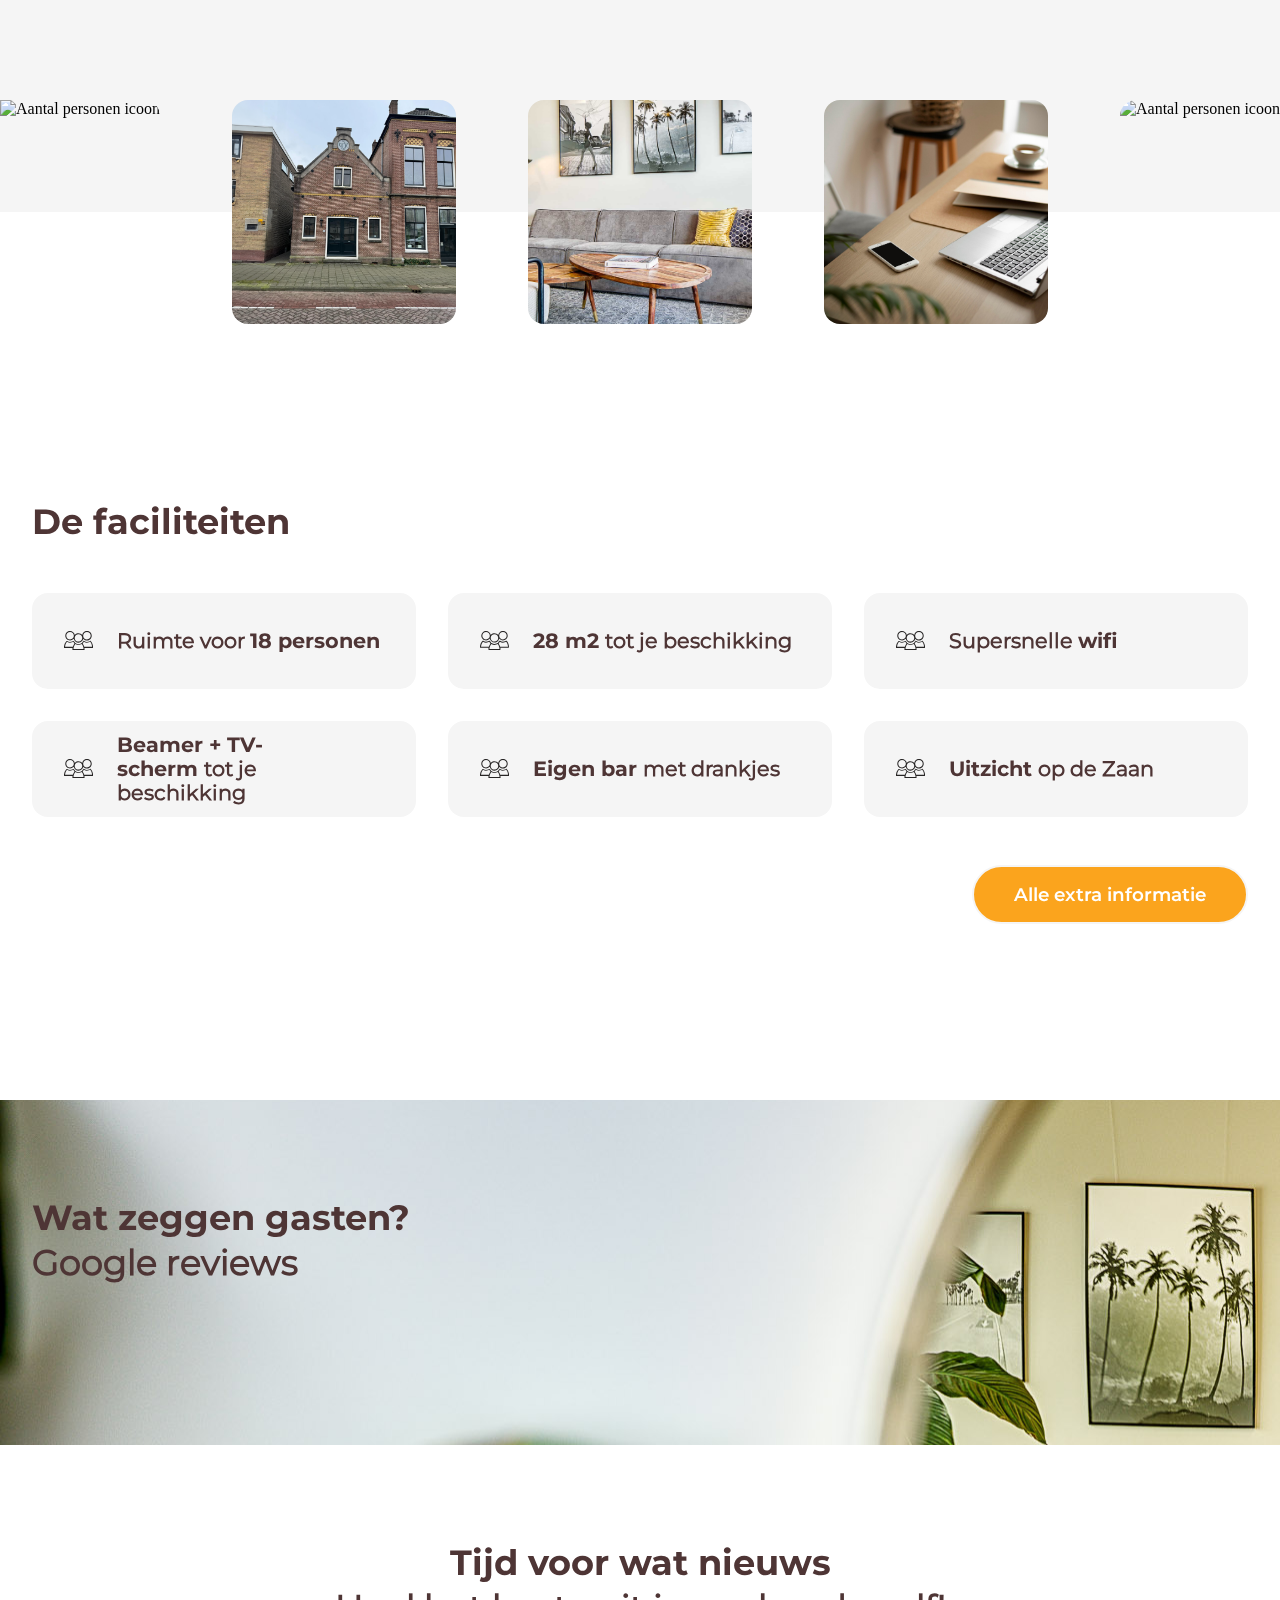
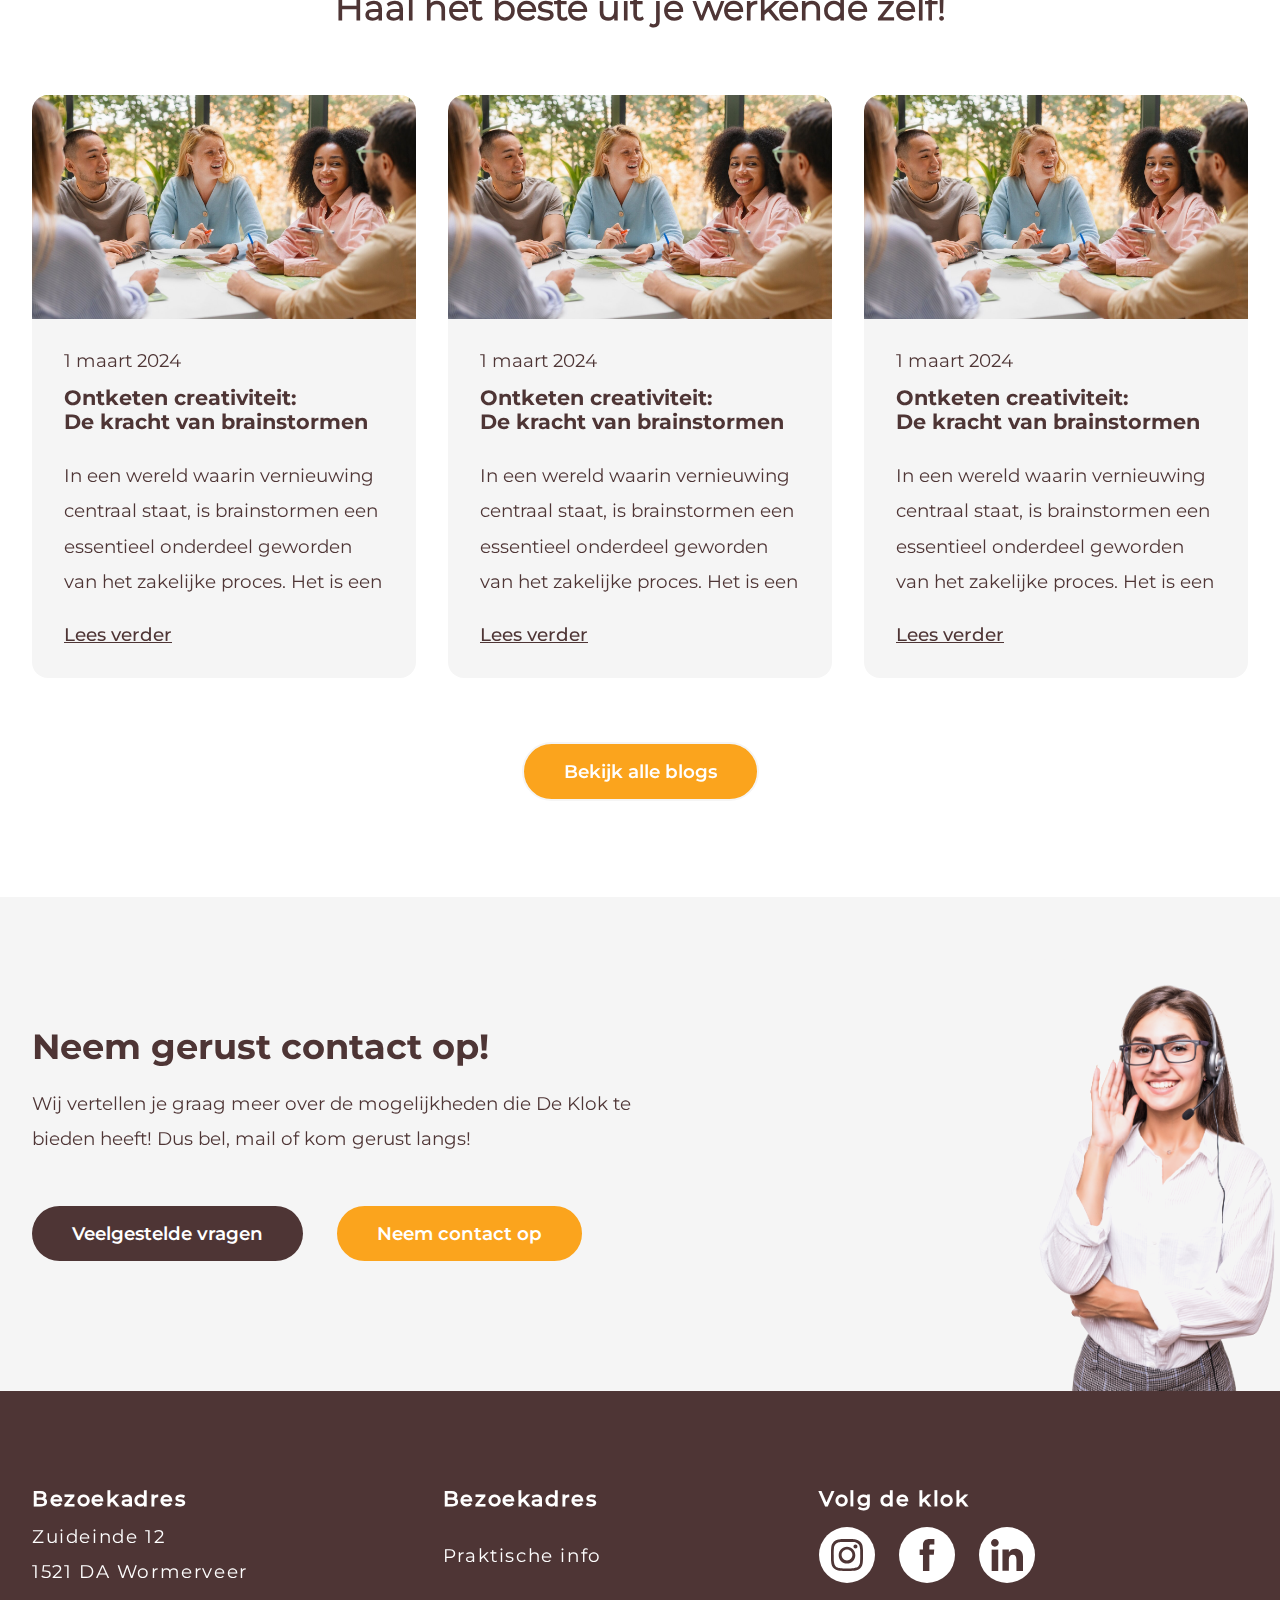
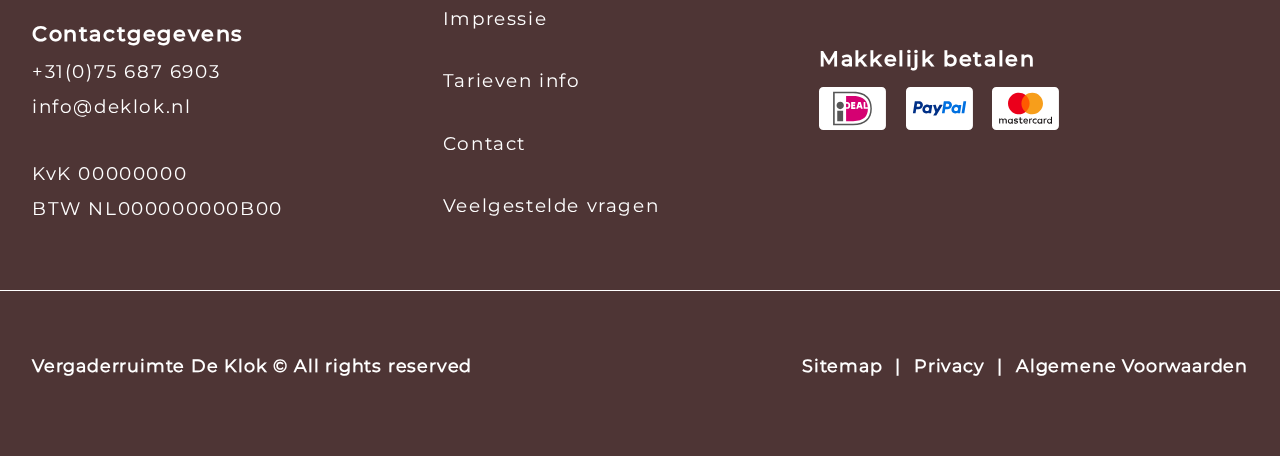
==== commit 06b303f6: "Image slider responsive" ====
--- a/index.html
+++ b/index.html
@@ -57,7 +57,15 @@
         <div class="gallery-cell"><img src="images/home/imgrow03.png" alt="Aantal personen icoon"></div>
         <div class="gallery-cell"><img src="images/home/imgrow05.jpg" alt="Aantal personen icoon"></div>
         <div class="gallery-cell"><img src="images/home/imgrow01_04.png" alt="Aantal personen icoon"></div>
-      </section>   
+      </section>  
+      
+      <section class="gallery-dt">
+        <img src="images/home/imgrow01_04.png" alt="Aantal personen icoon">
+        <img src="images/home/imgrow02.png" alt="Aantal personen icoon">
+        <img src="images/home/imgrow03.png" alt="Aantal personen icoon">
+        <img src="images/home/imgrow05.jpg" alt="Aantal personen icoon">
+        <img src="images/home/imgrow01_04.png" alt="Aantal personen icoon">
+      </section>
 
 
 
@@ -69,7 +77,7 @@
             <h3>Ruimte voor <span>18 personen</span></h3>
           </li>
           <li> <!--M2-->
-            <img src="images/facilities/pers.svg" alt="x">
+            <img src="images//facilities/icons_faciliteiten01 copy-06.svg" alt="x">
             <h3><span>28 m2 </span>tot je beschikking</h3>
           </li>
           <li> <!--wifi-->
@@ -187,14 +195,14 @@
             <h3>Volg de klok</h3>
             <ul>
               <li><a href="x"><img src="images/socials/insta.svg" alt="Instagram logo"></a></li>
-              <li><a href="x"><img src="images/socials/insta.svg" alt="Facebook logo"></a></li>
-              <li><a href="x"><img src="images/socials/insta.svg" alt="linkedin logo"></a></li>
+              <li><a href="x"><img src="images/socials/facebook.svg" alt="Facebook logo"></a></li>
+              <li><a href="x"><img src="images/socials/linkedin.svg" alt="linkedin logo"></a></li>
             </ul>
             <h3>Makkelijk betalen</h3>
             <ul>
               <li><img src="images/footer/ideal.svg" alt="Ideal"></li>
-              <li><img src="images/footer/ideal.svg" alt="Visa"></li>
-              <li><img src="images/footer/ideal.svg" alt="Mastercard"></li>
+              <li><img src="images/footer/paypal.svg" alt="Visa"></li>
+              <li><img src="images/footer/mastercard.svg" alt="Mastercard"></li>
             </ul>
           </section>
           
--- a/styles/style.css
+++ b/styles/style.css
@@ -293,7 +293,9 @@
 /******************************************************************/
 /* external css: flickity.css */
 
-
+.gallery-dt{
+display: none;
+}
 
 .gallery {
   background: linear-gradient(rgb(245, 245, 245) 50%, #ffffff 50%);
@@ -571,7 +573,7 @@
   display: flex;
   flex-direction: row;
   list-style: none;
-  gap: 2rem;
+  gap: 1.5rem;
   margin-bottom: 2rem;
   padding: 0;
 }
@@ -581,8 +583,8 @@
   display: flex;
   justify-content: center;
   align-items: center;
-  width: 3rem;
-  height: 3rem;
+  width: 2rem;
+  height: 2rem;
   border-radius: 50%;
   background-color: var(--White);
 }
@@ -590,7 +592,7 @@
 /* Icon */
 .footer-top section:nth-of-type(3) ul:first-of-type li a img {
   border-radius: 0;
-  width: 1.5rem;
+  width: 1rem;
   display: block;
 }
 
@@ -607,7 +609,7 @@
 
 /* Icons bank */
 .footer-top section:nth-of-type(3) ul:nth-of-type(2) li img {
-  width: 3rem;
+  width: 2.5rem;
   border-radius: 0;
   display: block;
   margin: 0 auto;
@@ -689,6 +691,15 @@
 .blogs > a,
 .contact a:first-of-type {
   font-size: 1.15rem;
+  border: solid 2px var(--Grey) ;
+  transition: background-color 2s ease-out 10ms;
+}
+
+.intro a:hover{
+  background-color: var(--Grey);
+  color: var(--Orange);
+  border: solid 2px red ;
+  animation: backwards;
 }
 
 
@@ -747,6 +758,7 @@
     flex-direction: row-reverse;
     gap: 5rem;
     align-items: center;
+    padding-bottom: 12rem;
   }
 
   /* Tekst + button */
@@ -763,11 +775,45 @@
     object-position: -6rem;
   }
 
+  /* Img-row */ /* Img-row */ /* Img-row */ /* Img-row /* Img-row */
+  /* Img-row */ /* Img-row */ /* Img-row */ /* Img-row /* Img-row */
+
+  .gallery {
+    display: none;
+  }
+
+  .gallery-dt{
+    display: flex;
+    justify-content: space-between;
+    gap: 2rem;
+    background: linear-gradient(rgb(245, 245, 245) 50%, #ffffff 50%);
+  }
+  
+  .gallery-dt img{
+    max-width: calc(20% - 2rem); /* 20% breedte voor elke afbeelding met 2rem marge ertussen */
+    aspect-ratio: 1/1;
+    object-fit: cover;
+  }
+
+  .gallery-dt img:first-child{
+    border-top-left-radius: 0; 
+    border-bottom-left-radius: 0;
+  }
+
+  .gallery-dt img:nth-child(5){
+    border-top-right-radius: 0; 
+    border-bottom-right-radius: 0;
+  }
+
+  
+
   /* facilities */ /* facilities */ /* facilities */ /* facilities /* facilities */
   /* facilities */ /* facilities */ /* facilities */ /* facilities /* facilities */
 
   .facilities {
     gap: 3rem;
+    margin-bottom: 5rem;
+    margin-top: 5rem;
   }
   .facilities ul {
     gap: 2rem;
@@ -801,8 +847,8 @@
     padding-bottom: 4rem;
   }
 
-  /* blogs */ /* blogs */ /* blogs */ /* blogs /* blogs */
-  /* blogs */ /* blogs */ /* blogs */ /* blogs /* blogs */
+  /* blogs */ /* blogs */ /* blogs */ /* blogs /* blogs *//* blogs */
+  /* blogs */ /* blogs */ /* blogs */ /* blogs /* blogs *//* blogs */
 
   /* Titel + blogs + button onder elkaar */
   .blogs {
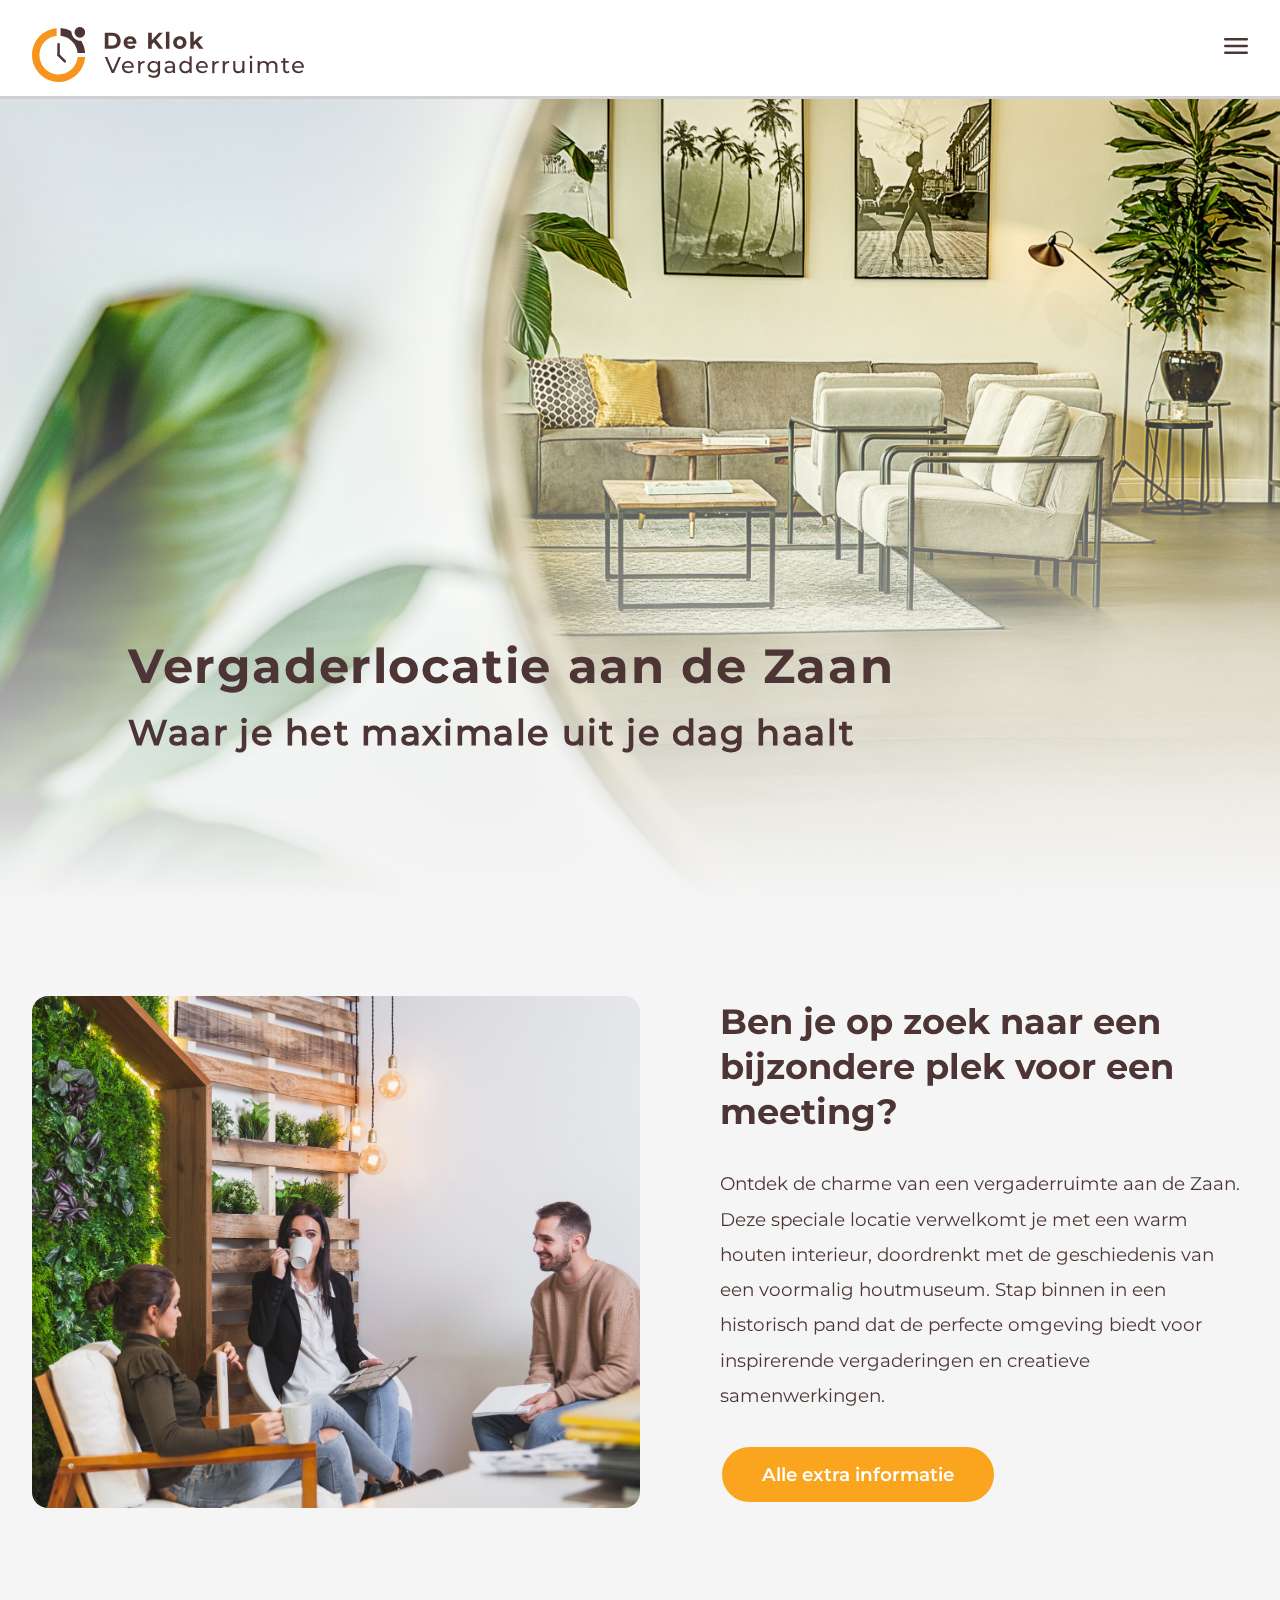
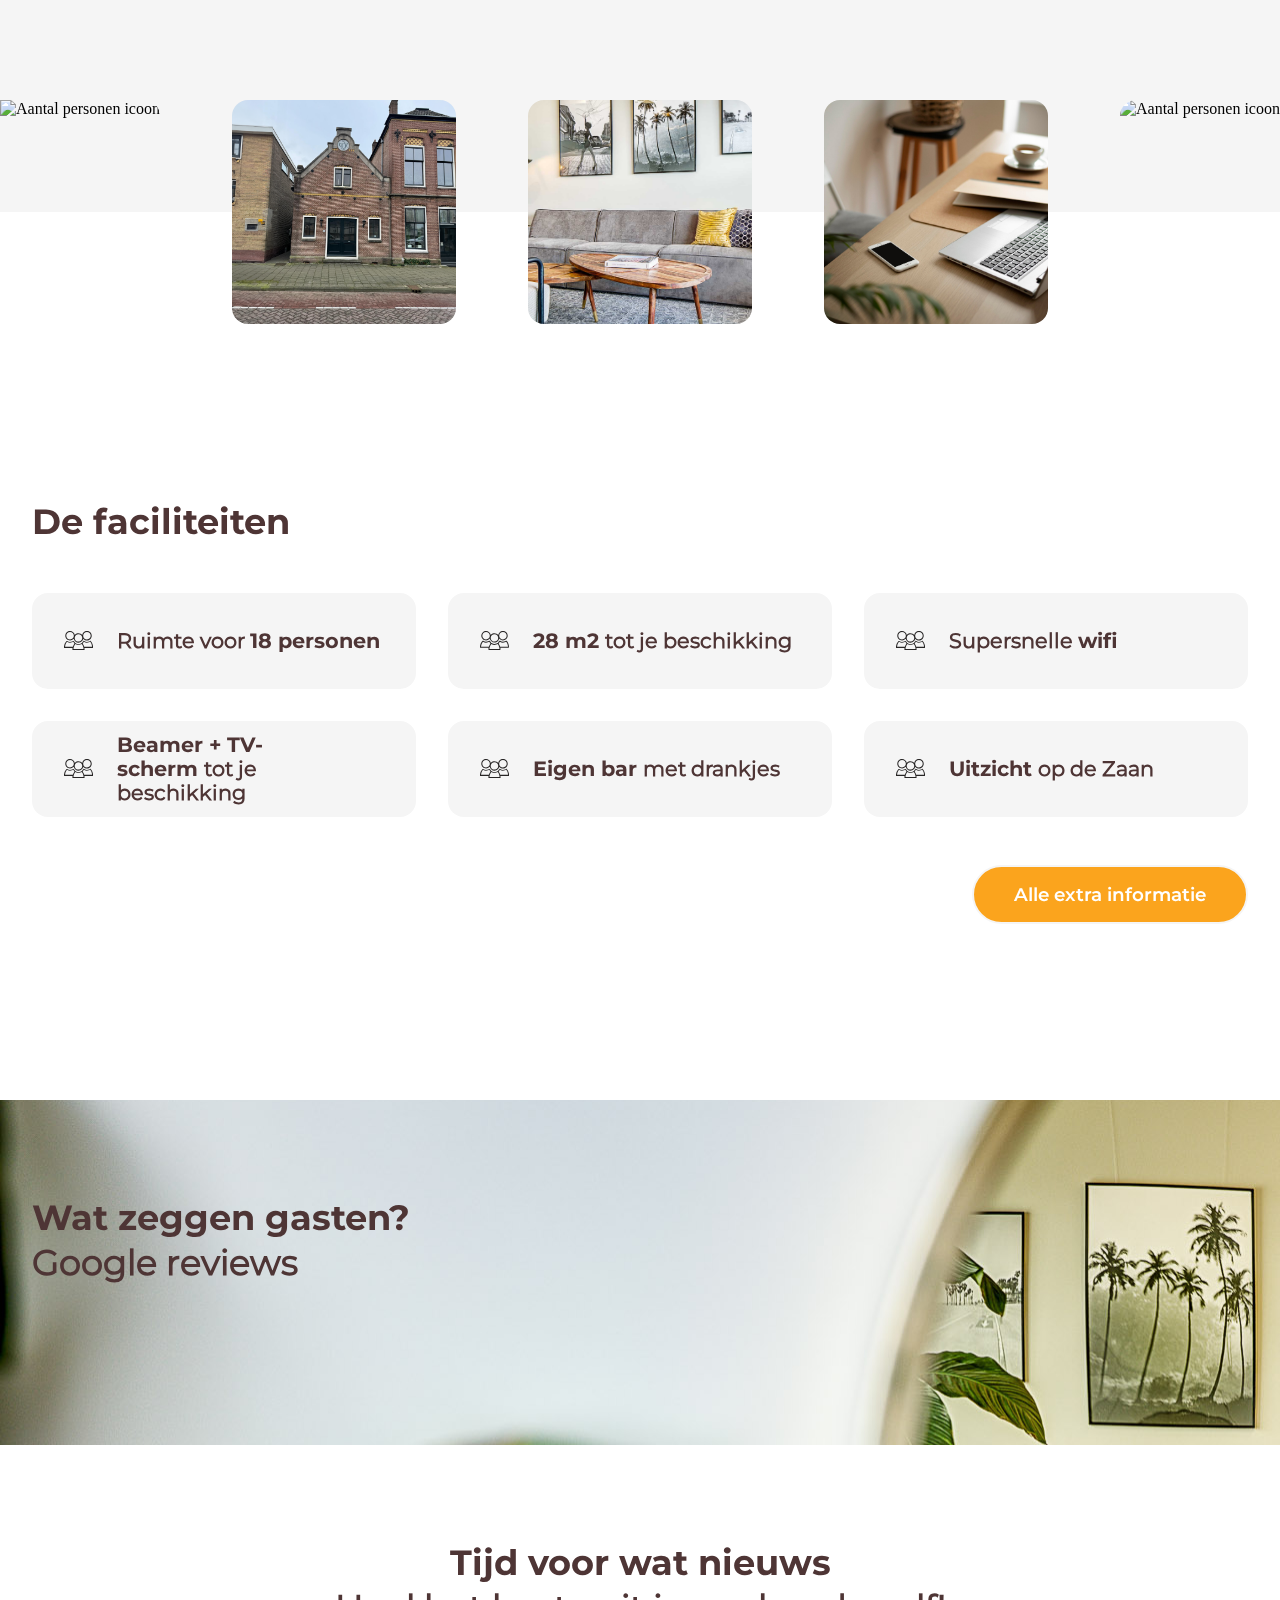
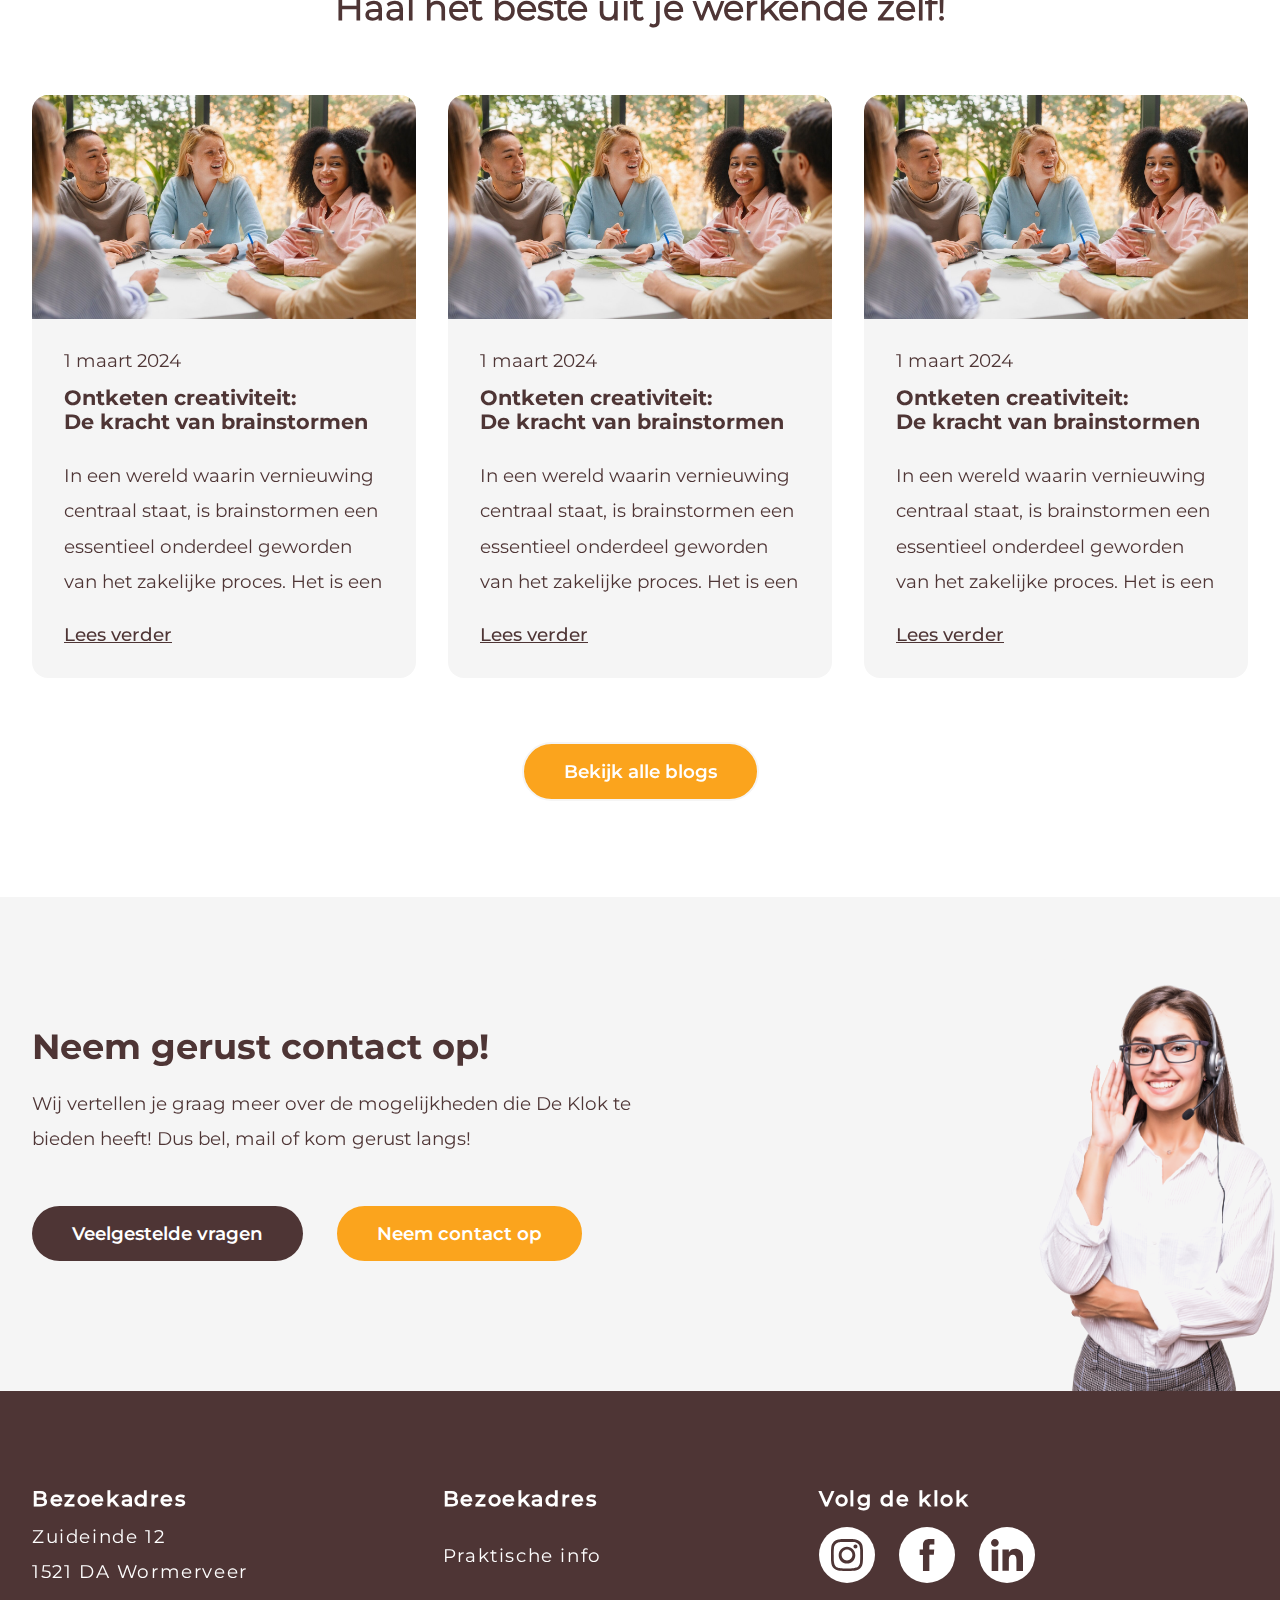
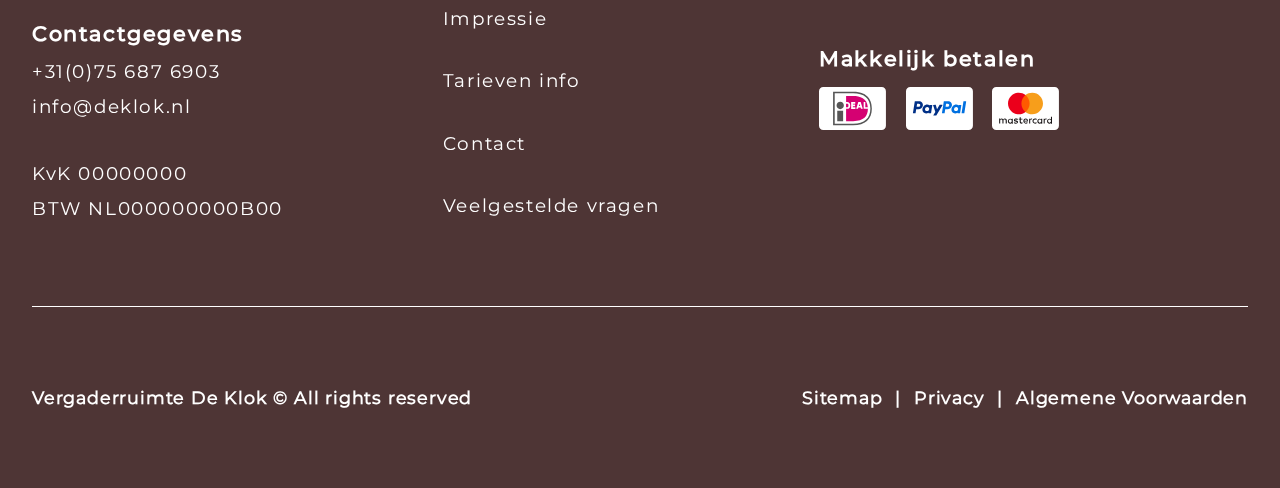
==== commit a8154cc3: "Eind" ====
--- a/index.html
+++ b/index.html
@@ -77,7 +77,7 @@
             <h3>Ruimte voor <span>18 personen</span></h3>
           </li>
           <li> <!--M2-->
-            <img src="images//facilities/icons_faciliteiten01 copy-06.svg" alt="x">
+            <img src="images/facilities/icons_faciliteiten01 copy-06.svg" alt="x">
             <h3><span>28 m2 </span>tot je beschikking</h3>
           </li>
           <li> <!--wifi-->
@@ -208,6 +208,12 @@
           
         </section>
 
+        <section class="max-width footer-border">
+          <section>
+
+          </section>
+        </section>
+
         <section class="footer-bottom max-width">
           <ul>
             
--- a/styles/style.css
+++ b/styles/style.css
@@ -220,6 +220,11 @@
 /* Logo de Klok*/
 header a:first-child img {
   width: 13rem;
+  border-radius: 0;
+}
+
+header a:first-child{
+  height: 41.4922px;
 }
 
 /* Hamburger*/
@@ -304,9 +309,9 @@
 }
 
 .gallery-cell{
-  width: 66%;
+  width: 56%;
   height: 200px;
-  margin-right: 10px;
+  margin-right: 30px;
   border-radius: 1rem;
   counter-increment: gallery-cell;
 
@@ -325,6 +330,7 @@
 
 .dot{
   background-color: var(--Brown) !important;
+
 }
 
 
@@ -631,11 +637,17 @@
   flex-direction: column;
   align-items: center;
   gap: 0.5rem;
+
+}
+
+.footer-border{
+  padding: 1rem 2em 1rem 2rem;
+
+}
+
+.footer-border section{
   border-top: white 1px solid;
 }
-
-
-
   
 
 
@@ -647,6 +659,7 @@
   justify-content: center;
   gap: 0.8rem;
   padding-left: 0;
+
 }
 
 
@@ -655,6 +668,10 @@
 /******************************************************************/
 /* Media Queries Desktop */ /* Media Queries   /* Media Queries
 /******************************************************************/
+
+@media only screen and (min-width: 768px) and (max-width: 1080px) {
+
+}
 
 @media only screen and (min-width: 1080px) {
   h1 {
